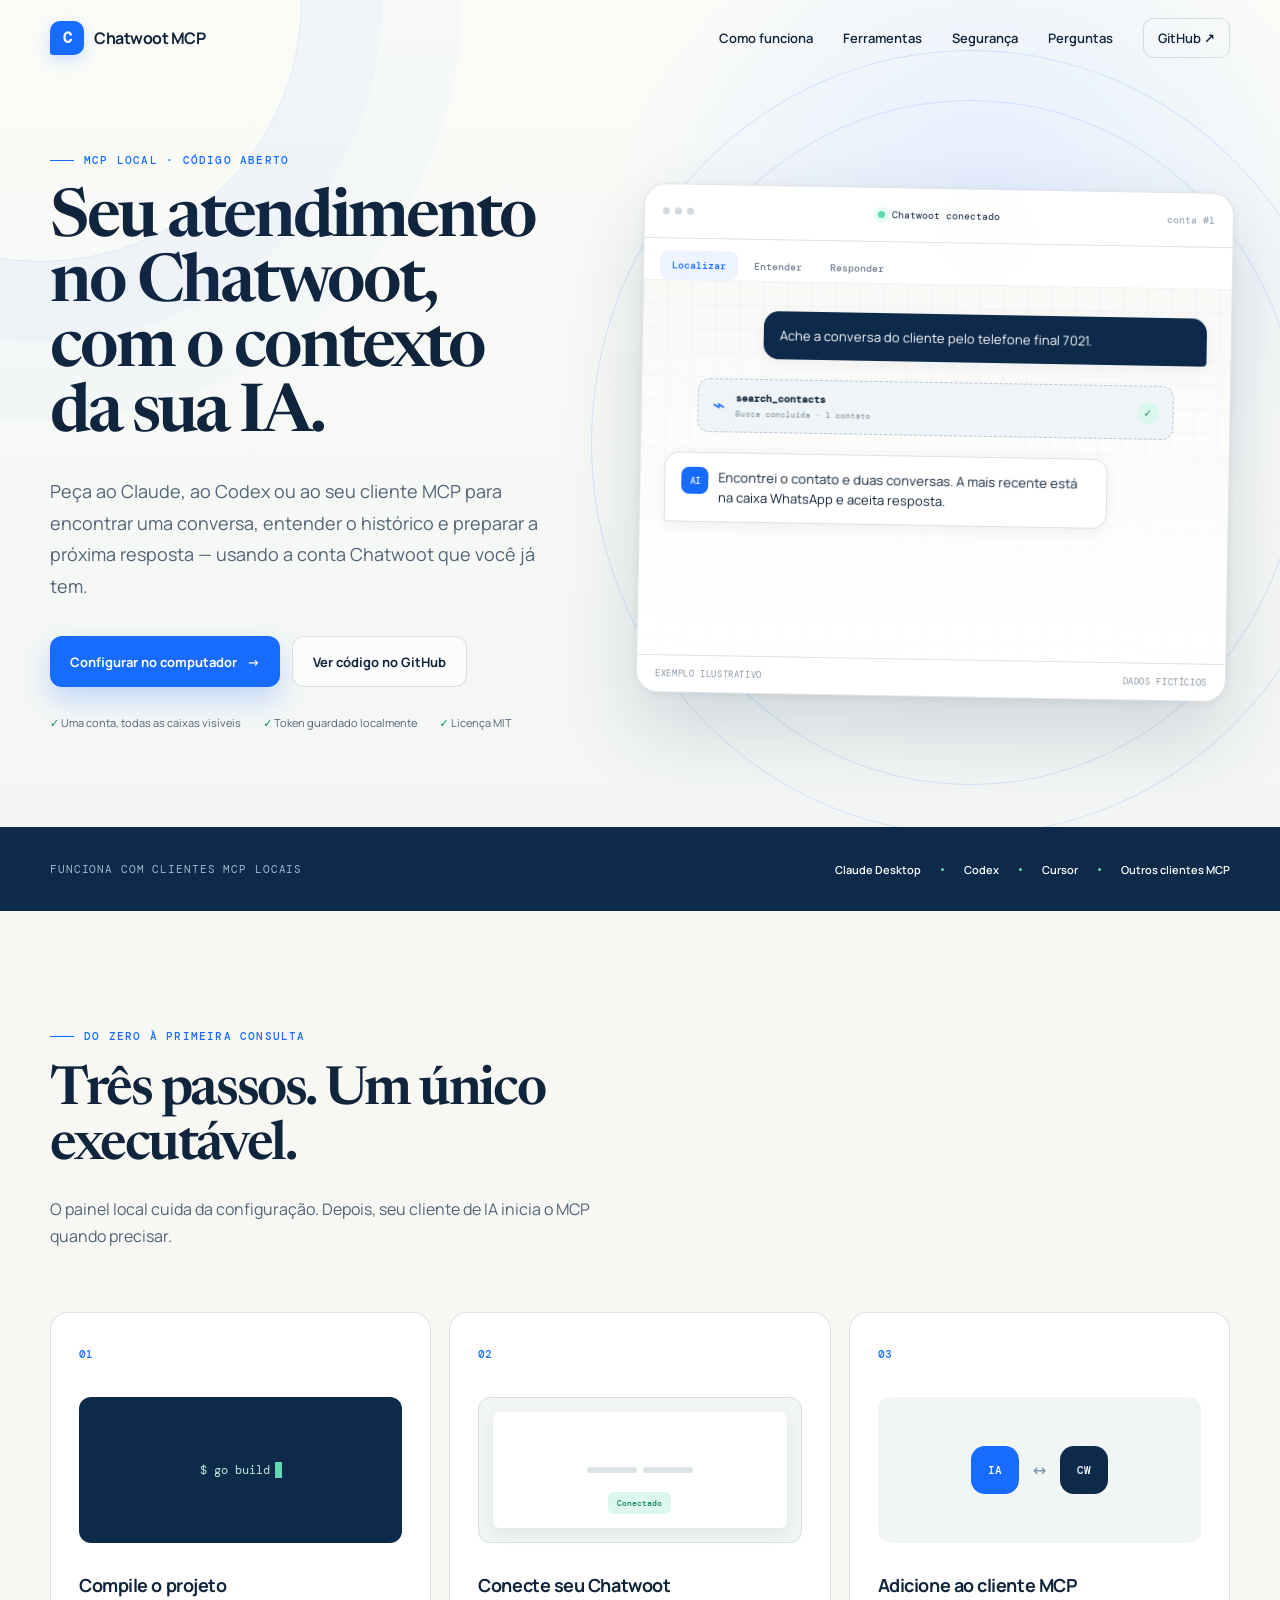
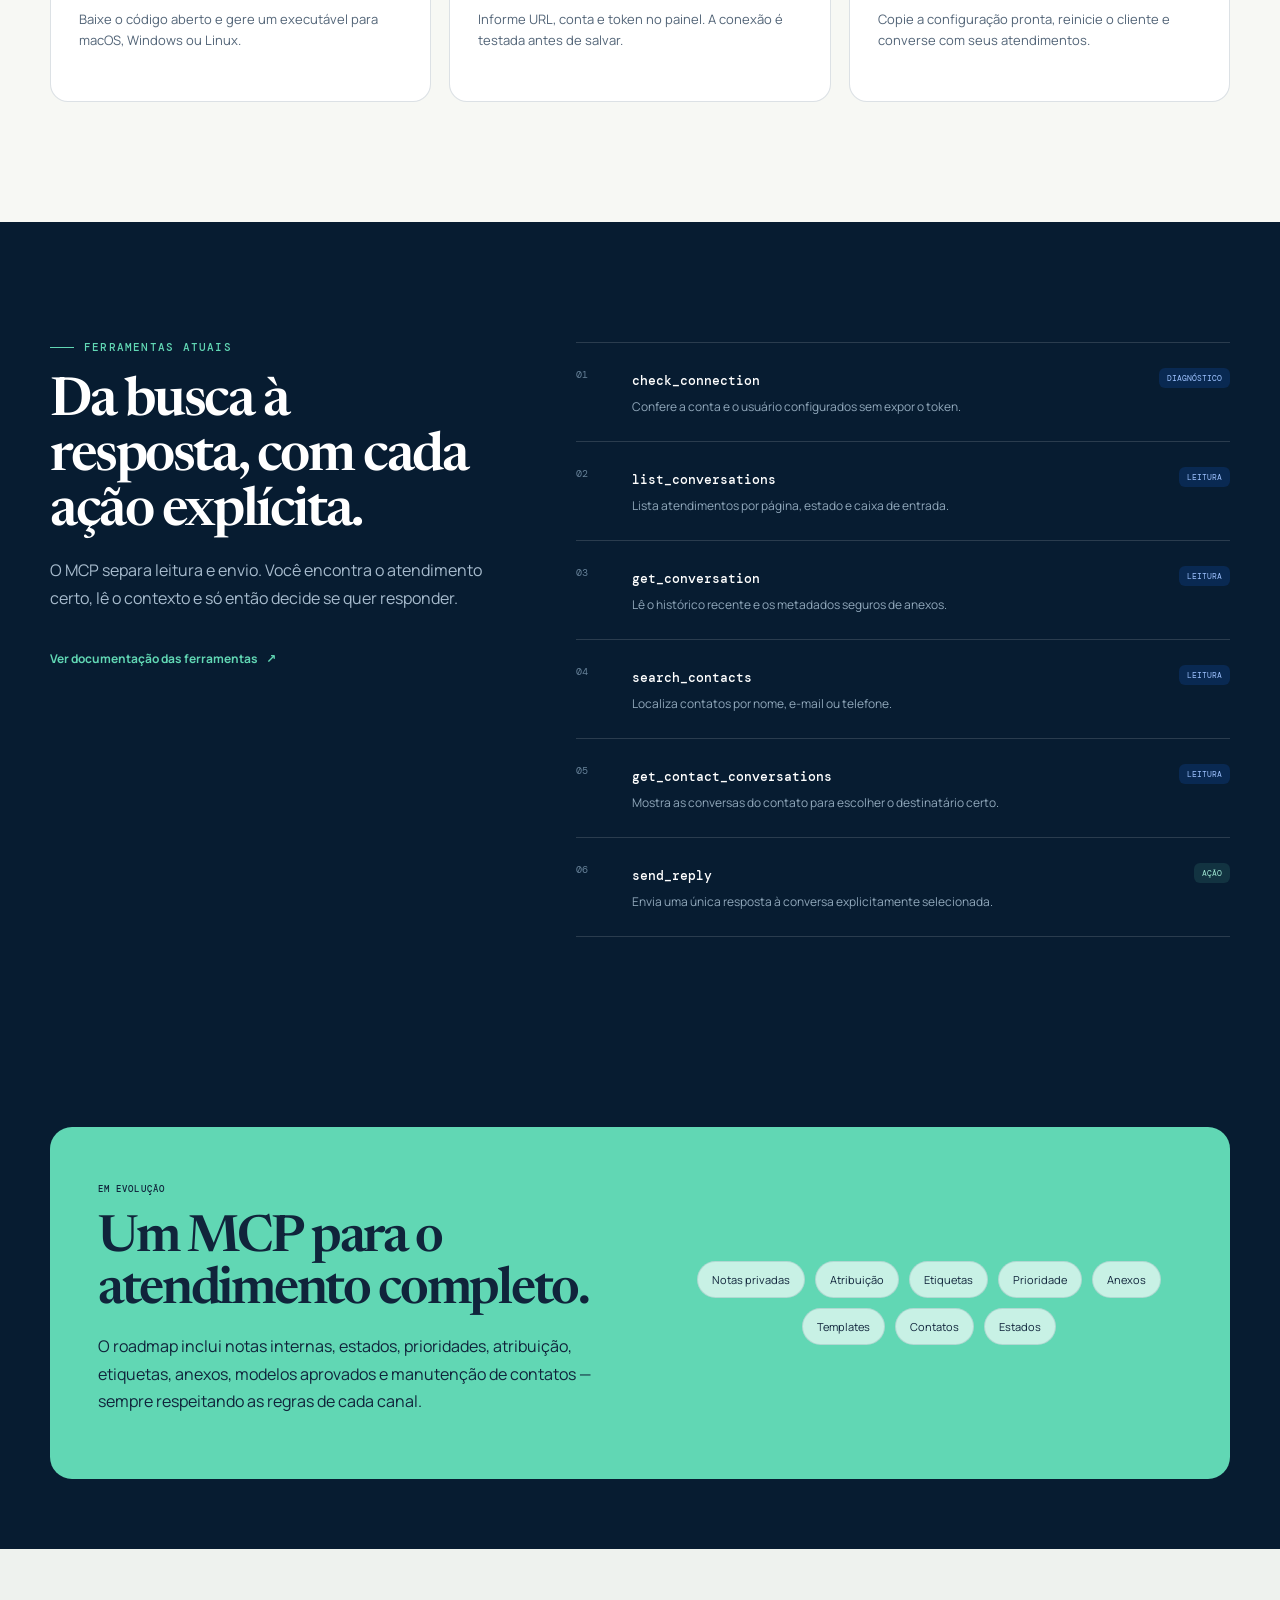
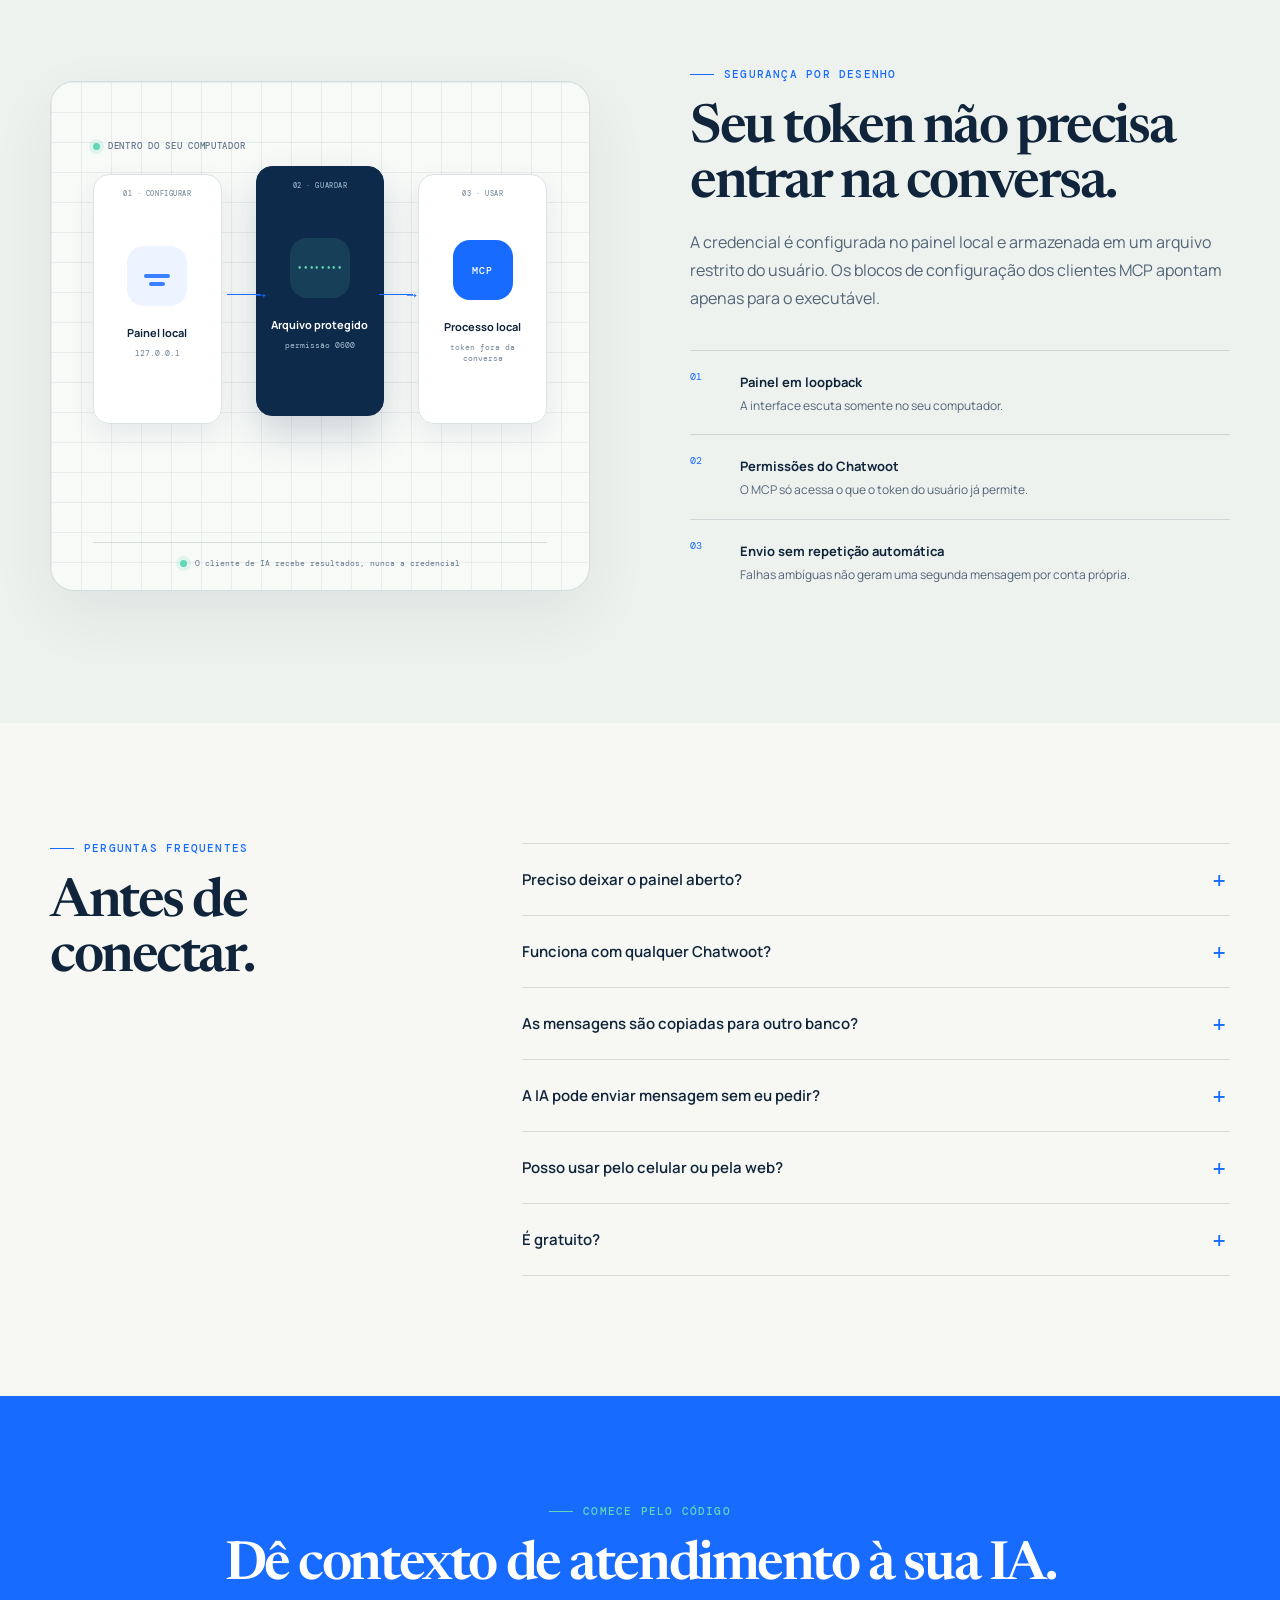
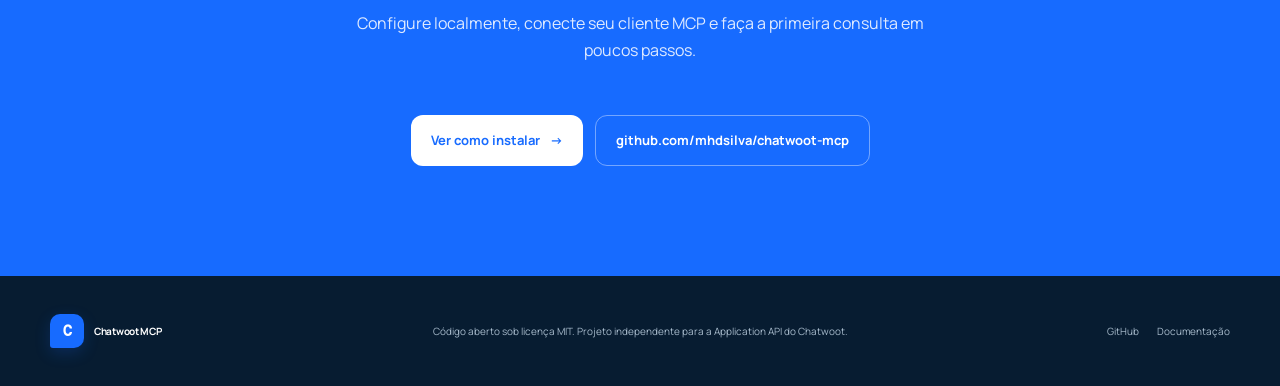
==== site/index.html @ 51ef0e36 "feat(site): add public marketing landing page" ====
<!doctype html>
<html lang="pt-BR">
  <head>
    <meta charset="utf-8" />
    <meta name="viewport" content="width=device-width, initial-scale=1" />
    <meta name="description" content="Conecte Claude, Codex e outros clientes MCP ao seu Chatwoot para localizar contatos, ler conversas e responder clientes." />
    <meta name="theme-color" content="#0d2a4a" />
    <title>Chatwoot MCP — atendimento com contexto para sua IA</title>
    <link rel="icon" href="./assets/mark.svg" type="image/svg+xml" />
    <link rel="stylesheet" href="./style.css" />
    <script src="./script.js" defer></script>
  </head>
  <body>
    <a class="skip-link" href="#conteudo">Pular para o conteúdo</a>

    <header class="site-header" data-header>
      <div class="shell header-inner">
        <a class="brand" href="#topo" aria-label="Chatwoot MCP, início">
          <span class="brand-mark" aria-hidden="true">C</span>
          <span>Chatwoot MCP</span>
        </a>

        <button class="menu-button" type="button" aria-expanded="false" aria-controls="main-nav" data-menu-button>
          <span class="sr-only">Abrir menu</span>
          <span></span><span></span>
        </button>

        <nav class="main-nav" id="main-nav" aria-label="Navegação principal" data-menu>
          <a href="#como-funciona">Como funciona</a>
          <a href="#ferramentas">Ferramentas</a>
          <a href="#seguranca">Segurança</a>
          <a href="#perguntas">Perguntas</a>
          <a class="nav-github" href="https://github.com/mhdsilva/chatwoot-mcp">GitHub <span aria-hidden="true">↗</span></a>
        </nav>
      </div>
    </header>

    <main id="conteudo">
      <section class="hero" id="topo">
        <div class="hero-grid shell">
          <div class="hero-copy reveal">
            <div class="eyebrow"><span></span> MCP local · código aberto</div>
            <h1>Seu atendimento no Chatwoot, com o contexto da sua IA.</h1>
            <p class="hero-lead">Peça ao Claude, ao Codex ou ao seu cliente MCP para encontrar uma conversa, entender o histórico e preparar a próxima resposta — usando a conta Chatwoot que você já tem.</p>
            <div class="hero-actions">
              <a class="button button-primary" href="https://github.com/mhdsilva/chatwoot-mcp#configuracao-inicial">Configurar no computador <span aria-hidden="true">→</span></a>
              <a class="button button-secondary" href="https://github.com/mhdsilva/chatwoot-mcp">Ver código no GitHub</a>
            </div>
            <ul class="trust-list" aria-label="Características principais">
              <li><span aria-hidden="true">✓</span> Uma conta, todas as caixas visíveis</li>
              <li><span aria-hidden="true">✓</span> Token guardado localmente</li>
              <li><span aria-hidden="true">✓</span> Licença MIT</li>
            </ul>
          </div>

          <div class="demo-wrap reveal" data-delay="1">
            <div class="orbit orbit-one"></div>
            <div class="orbit orbit-two"></div>
            <article class="demo" aria-label="Exemplo ilustrativo de atendimento usando Chatwoot MCP">
              <div class="demo-topbar">
                <div class="window-dots" aria-hidden="true"><span></span><span></span><span></span></div>
                <div class="demo-title"><span class="status-dot"></span> Chatwoot conectado</div>
                <span class="demo-account">conta #1</span>
              </div>
              <div class="demo-tabs" role="tablist" aria-label="Exemplos de uso">
                <button role="tab" aria-selected="true" data-demo-tab="localizar">Localizar</button>
                <button role="tab" aria-selected="false" data-demo-tab="entender">Entender</button>
                <button role="tab" aria-selected="false" data-demo-tab="responder">Responder</button>
              </div>
              <div class="demo-body" aria-live="polite" data-demo-body>
                <div class="message user-message">Ache a conversa do cliente pelo telefone final 7021.</div>
                <div class="tool-call"><span class="tool-icon">⌁</span><span><strong>search_contacts</strong><small>Busca concluída · 1 contato</small></span><span class="tool-check">✓</span></div>
                <div class="message agent-message"><span class="avatar">AI</span><p>Encontrei o contato e duas conversas. A mais recente está na caixa WhatsApp e aceita resposta.</p></div>
              </div>
              <div class="demo-footer"><span>Exemplo ilustrativo</span><span>Dados fictícios</span></div>
            </article>
          </div>
        </div>
      </section>

      <section class="signal-bar" aria-label="Compatibilidade">
        <div class="shell signal-inner">
          <span>Funciona com clientes MCP locais</span>
          <div class="client-list" aria-label="Exemplos de clientes compatíveis">
            <span>Claude Desktop</span><i></i><span>Codex</span><i></i><span>Cursor</span><i></i><span>Outros clientes MCP</span>
          </div>
        </div>
      </section>

      <section class="section section-steps" id="como-funciona">
        <div class="shell">
          <div class="section-heading reveal">
            <div class="eyebrow"><span></span> Do zero à primeira consulta</div>
            <h2>Três passos. Um único executável.</h2>
            <p>O painel local cuida da configuração. Depois, seu cliente de IA inicia o MCP quando precisar.</p>
          </div>

          <ol class="steps-grid">
            <li class="step-card reveal">
              <span class="step-number">01</span>
              <div class="step-art step-terminal" aria-hidden="true"><span>$ go build</span><span class="cursor"></span></div>
              <h3>Compile o projeto</h3>
              <p>Baixe o código aberto e gere um executável para macOS, Windows ou Linux.</p>
            </li>
            <li class="step-card reveal" data-delay="1">
              <span class="step-number">02</span>
              <div class="step-art step-panel" aria-hidden="true"><span></span><span></span><b>Conectado</b></div>
              <h3>Conecte seu Chatwoot</h3>
              <p>Informe URL, conta e token no painel. A conexão é testada antes de salvar.</p>
            </li>
            <li class="step-card reveal" data-delay="2">
              <span class="step-number">03</span>
              <div class="step-art step-link" aria-hidden="true"><span>IA</span><i>↔</i><span>CW</span></div>
              <h3>Adicione ao cliente MCP</h3>
              <p>Copie a configuração pronta, reinicie o cliente e converse com seus atendimentos.</p>
            </li>
          </ol>
        </div>
      </section>

      <section class="section tools-section" id="ferramentas">
        <div class="shell tools-layout">
          <div class="tools-intro reveal">
            <div class="eyebrow eyebrow-light"><span></span> Ferramentas atuais</div>
            <h2>Da busca à resposta, com cada ação explícita.</h2>
            <p>O MCP separa leitura e envio. Você encontra o atendimento certo, lê o contexto e só então decide se quer responder.</p>
            <a class="text-link" href="https://github.com/mhdsilva/chatwoot-mcp#ferramentas-da-primeira-versao">Ver documentação das ferramentas <span aria-hidden="true">↗</span></a>
          </div>

          <div class="tools-list reveal" data-delay="1">
            <article class="tool-row"><span class="tool-number">01</span><div><code>check_connection</code><p>Confere a conta e o usuário configurados sem expor o token.</p></div><span class="tool-type">diagnóstico</span></article>
            <article class="tool-row"><span class="tool-number">02</span><div><code>list_conversations</code><p>Lista atendimentos por página, estado e caixa de entrada.</p></div><span class="tool-type">leitura</span></article>
            <article class="tool-row"><span class="tool-number">03</span><div><code>get_conversation</code><p>Lê o histórico recente e os metadados seguros de anexos.</p></div><span class="tool-type">leitura</span></article>
            <article class="tool-row"><span class="tool-number">04</span><div><code>search_contacts</code><p>Localiza contatos por nome, e-mail ou telefone.</p></div><span class="tool-type">leitura</span></article>
            <article class="tool-row"><span class="tool-number">05</span><div><code>get_contact_conversations</code><p>Mostra as conversas do contato para escolher o destinatário certo.</p></div><span class="tool-type">leitura</span></article>
            <article class="tool-row"><span class="tool-number">06</span><div><code>send_reply</code><p>Envia uma única resposta à conversa explicitamente selecionada.</p></div><span class="tool-type tool-type-write">ação</span></article>
          </div>
        </div>
      </section>

      <section class="section evolution-section">
        <div class="shell evolution-card reveal">
          <div>
            <span class="mini-label">EM EVOLUÇÃO</span>
            <h2>Um MCP para o atendimento completo.</h2>
            <p>O roadmap inclui notas internas, estados, prioridades, atribuição, etiquetas, anexos, modelos aprovados e manutenção de contatos — sempre respeitando as regras de cada canal.</p>
          </div>
          <div class="roadmap-cloud" aria-label="Funcionalidades planejadas">
            <span>Notas privadas</span><span>Atribuição</span><span>Etiquetas</span><span>Prioridade</span><span>Anexos</span><span>Templates</span><span>Contatos</span><span>Estados</span>
          </div>
        </div>
      </section>

      <section class="section security-section" id="seguranca">
        <div class="shell security-grid">
          <div class="security-visual reveal" aria-label="Fluxo local da credencial, do painel para o arquivo protegido e então para o processo MCP">
            <div class="device-label"><span></span> dentro do seu computador</div>
            <div class="security-flow">
              <div class="security-card">
                <span class="security-step">01 · CONFIGURAR</span>
                <div class="security-icon panel-icon" aria-hidden="true"><i></i><i></i><i></i></div>
                <strong>Painel local</strong>
                <small>127.0.0.1</small>
              </div>
              <div class="flow-connector" aria-hidden="true"><span></span><b>↓</b></div>
              <div class="security-card security-card-key">
                <span class="security-step">02 · GUARDAR</span>
                <div class="security-icon key-icon" aria-hidden="true"><span>••••••••</span></div>
                <strong>Arquivo protegido</strong>
                <small>permissão 0600</small>
              </div>
              <div class="flow-connector" aria-hidden="true"><span></span><b>↓</b></div>
              <div class="security-card">
                <span class="security-step">03 · USAR</span>
                <div class="security-icon mcp-icon" aria-hidden="true">MCP</div>
                <strong>Processo local</strong>
                <small>token fora da conversa</small>
              </div>
            </div>
            <div class="device-footer"><span class="status-dot"></span> O cliente de IA recebe resultados, nunca a credencial</div>
          </div>
          <div class="security-copy reveal" data-delay="1">
            <div class="eyebrow"><span></span> Segurança por desenho</div>
            <h2>Seu token não precisa entrar na conversa.</h2>
            <p>A credencial é configurada no painel local e armazenada em um arquivo restrito do usuário. Os blocos de configuração dos clientes MCP apontam apenas para o executável.</p>
            <ul class="detail-list">
              <li><span>01</span><div><strong>Painel em loopback</strong><p>A interface escuta somente no seu computador.</p></div></li>
              <li><span>02</span><div><strong>Permissões do Chatwoot</strong><p>O MCP só acessa o que o token do usuário já permite.</p></div></li>
              <li><span>03</span><div><strong>Envio sem repetição automática</strong><p>Falhas ambíguas não geram uma segunda mensagem por conta própria.</p></div></li>
            </ul>
          </div>
        </div>
      </section>

      <section class="section faq-section" id="perguntas">
        <div class="shell faq-grid">
          <div class="section-heading reveal">
            <div class="eyebrow"><span></span> Perguntas frequentes</div>
            <h2>Antes de conectar.</h2>
          </div>
          <div class="faq-list reveal" data-delay="1">
            <details><summary>Preciso deixar o painel aberto?</summary><p>Não. O painel configura e testa a conexão. Depois de salvo, o cliente de IA inicia o comando MCP diretamente.</p></details>
            <details><summary>Funciona com qualquer Chatwoot?</summary><p>O projeto usa a Application API do Chatwoot. Você precisa da URL da instalação, do ID da conta e de um token pessoal com as permissões necessárias.</p></details>
            <details><summary>As mensagens são copiadas para outro banco?</summary><p>Não na versão atual. O MCP consulta a API do Chatwoot quando uma ferramenta é chamada e não mantém um índice próprio das conversas.</p></details>
            <details><summary>A IA pode enviar mensagem sem eu pedir?</summary><p>Leituras e envios são ferramentas separadas. Uma resposta exige uma chamada explícita com o ID da conversa e o texto; seu cliente de IA ainda pode aplicar suas próprias regras de confirmação.</p></details>
            <details><summary>Posso usar pelo celular ou pela web?</summary><p>A versão atual usa MCP local por stdio, então o cliente precisa rodar no mesmo computador. Um transporte remoto seguro está no roadmap.</p></details>
            <details><summary>É gratuito?</summary><p>O Chatwoot MCP é um projeto aberto sob licença MIT. Sua instalação Chatwoot e o cliente de IA podem ter custos próprios.</p></details>
          </div>
        </div>
      </section>

      <section class="final-cta">
        <div class="shell final-cta-inner reveal">
          <div class="eyebrow eyebrow-light"><span></span> Comece pelo código</div>
          <h2>Dê contexto de atendimento à sua IA.</h2>
          <p>Configure localmente, conecte seu cliente MCP e faça a primeira consulta em poucos passos.</p>
          <div class="hero-actions">
            <a class="button button-white" href="https://github.com/mhdsilva/chatwoot-mcp#configuracao-inicial">Ver como instalar <span aria-hidden="true">→</span></a>
            <a class="button button-ghost" href="https://github.com/mhdsilva/chatwoot-mcp">github.com/mhdsilva/chatwoot-mcp</a>
          </div>
        </div>
      </section>
    </main>

    <footer class="site-footer">
      <div class="shell footer-inner">
        <a class="brand brand-footer" href="#topo"><span class="brand-mark" aria-hidden="true">C</span><span>Chatwoot MCP</span></a>
        <p>Código aberto sob licença MIT. Projeto independente para a Application API do Chatwoot.</p>
        <div><a href="https://github.com/mhdsilva/chatwoot-mcp">GitHub</a><a href="https://github.com/mhdsilva/chatwoot-mcp/blob/main/README.md">Documentação</a></div>
      </div>
    </footer>
  </body>
</html>
---- site/style.css ----
@import url('https://fonts.googleapis.com/css2?family=DM+Mono:wght@400;500&family=Manrope:wght@400;500;600;700&family=Newsreader:opsz,wght@6..72,500;6..72,600&display=swap');

:root {
  --ink: #10243b;
  --ink-soft: #526477;
  --navy: #0d2a4a;
  --navy-deep: #071c31;
  --blue: #176bff;
  --sky: #dcecff;
  --mint: #61d7b4;
  --paper: #f7f8f4;
  --white: #ffffff;
  --line: rgba(13, 42, 74, 0.14);
  --serif: 'Newsreader', Georgia, serif;
  --sans: 'Manrope', system-ui, sans-serif;
  --mono: 'DM Mono', ui-monospace, monospace;
}

* { box-sizing: border-box; }
html { scroll-behavior: smooth; }
body { margin: 0; color: var(--ink); background: var(--paper); font-family: var(--sans); -webkit-font-smoothing: antialiased; }
a { color: inherit; }
button { font: inherit; }
.shell { width: min(1180px, calc(100% - 40px)); margin-inline: auto; }
.sr-only { position: absolute; width: 1px; height: 1px; padding: 0; margin: -1px; overflow: hidden; clip: rect(0,0,0,0); white-space: nowrap; border: 0; }
.skip-link { position: fixed; z-index: 100; top: 12px; left: 12px; padding: 10px 14px; background: var(--white); transform: translateY(-150%); }
.skip-link:focus { transform: none; }

.site-header { position: fixed; z-index: 20; inset: 0 0 auto; height: 76px; border-bottom: 1px solid transparent; transition: .25s ease; }
.site-header.scrolled { background: rgba(247,248,244,.9); border-color: var(--line); backdrop-filter: blur(18px); }
.header-inner { height: 100%; display: flex; align-items: center; justify-content: space-between; }
.brand { display: inline-flex; align-items: center; gap: 10px; font-weight: 700; text-decoration: none; letter-spacing: -.03em; }
.brand-mark { display: grid; place-items: center; width: 34px; height: 34px; color: var(--white); background: var(--blue); border-radius: 10px 10px 10px 3px; font-family: var(--mono); font-size: 15px; box-shadow: 0 5px 16px rgba(23,107,255,.2); }
.main-nav { display: flex; align-items: center; gap: 30px; font-size: 13px; font-weight: 600; }
.main-nav a { text-decoration: none; }
.main-nav a:hover { color: var(--blue); }
.nav-github { padding: 10px 14px; border: 1px solid var(--line); border-radius: 10px; }
.menu-button { display: none; background: none; border: 0; padding: 10px; }
.menu-button > span:not(.sr-only) { display: block; width: 22px; height: 2px; margin: 5px; background: var(--ink); }

.hero { position: relative; min-height: 790px; padding: 150px 0 92px; overflow: hidden; background: radial-gradient(circle at 77% 28%, #e2edff 0, rgba(226,237,255,0) 32%), linear-gradient(180deg, #fbfcf8, #f3f6f5); }
.hero::before { content: ''; position: absolute; width: 520px; height: 520px; top: -260px; left: -220px; border: 1px solid rgba(23,107,255,.13); border-radius: 50%; box-shadow: 0 0 0 80px rgba(23,107,255,.025), 0 0 0 160px rgba(23,107,255,.02); }
.hero-grid { display: grid; grid-template-columns: .92fr 1.08fr; align-items: center; gap: 70px; }
.eyebrow { display: flex; align-items: center; gap: 10px; margin-bottom: 22px; color: var(--blue); font: 500 11px/1 var(--mono); letter-spacing: .11em; text-transform: uppercase; }
.eyebrow > span { width: 24px; height: 1px; background: currentColor; }
.hero h1, .section h2, .final-cta h2 { margin: 0; font-family: var(--serif); font-weight: 600; letter-spacing: -.045em; }
.hero h1 { max-width: 650px; font-size: clamp(54px, 5.2vw, 79px); line-height: .98; }
.hero-lead { max-width: 620px; margin: 28px 0 0; color: var(--ink-soft); font-size: 18px; line-height: 1.75; }
.hero-actions { display: flex; flex-wrap: wrap; gap: 12px; margin-top: 34px; }
.button { display: inline-flex; justify-content: center; align-items: center; gap: 10px; min-height: 51px; padding: 0 20px; border-radius: 12px; text-decoration: none; font-size: 13px; font-weight: 700; transition: transform .2s ease, box-shadow .2s ease, background .2s ease; }
.button:hover { transform: translateY(-2px); }
.button-primary { color: white; background: var(--blue); box-shadow: 0 12px 28px rgba(23,107,255,.24); }
.button-primary:hover { box-shadow: 0 16px 32px rgba(23,107,255,.3); }
.button-secondary { background: rgba(255,255,255,.65); border: 1px solid var(--line); }
.trust-list { display: flex; flex-wrap: wrap; gap: 22px; padding: 0; margin: 28px 0 0; list-style: none; color: var(--ink-soft); font-size: 11px; }
.trust-list span { color: #008d69; font-weight: 700; }

.demo-wrap { position: relative; padding: 38px 0; }
.orbit { position: absolute; border: 1px solid rgba(23,107,255,.14); border-radius: 50%; pointer-events: none; }
.orbit-one { inset: -50px -70px -50px 10px; }
.orbit-two { inset: -100px -120px -100px -40px; }
.demo { position: relative; z-index: 2; max-width: 590px; margin-left: auto; background: rgba(255,255,255,.94); border: 1px solid rgba(13,42,74,.12); border-radius: 22px; box-shadow: 0 35px 80px rgba(13,42,74,.16), 0 2px 10px rgba(13,42,74,.07); overflow: hidden; transform: rotate(1deg); }
.demo-topbar { min-height: 54px; display: grid; grid-template-columns: 1fr auto 1fr; align-items: center; padding: 0 18px; border-bottom: 1px solid var(--line); font-size: 10px; font-family: var(--mono); }
.window-dots { display: flex; gap: 5px; }
.window-dots span { width: 7px; height: 7px; background: #d1d9df; border-radius: 50%; }
.demo-title { display: flex; align-items: center; gap: 7px; white-space: nowrap; }
.status-dot { width: 7px; height: 7px; border-radius: 50%; background: var(--mint); box-shadow: 0 0 0 4px rgba(97,215,180,.16); }
.demo-account { justify-self: end; color: #8b9aab; }
.demo-tabs { display: flex; gap: 4px; padding: 12px 16px 0; }
.demo-tabs button { padding: 8px 12px; color: #718194; background: transparent; border: 0; border-radius: 8px; font: 500 10px var(--mono); cursor: pointer; }
.demo-tabs button[aria-selected="true"] { color: var(--blue); background: #edf4ff; }
.demo-body { min-height: 375px; padding: 30px 24px; background: linear-gradient(rgba(247,248,244,.78), rgba(255,255,255,.9)), linear-gradient(90deg, var(--line) 1px, transparent 1px), linear-gradient(var(--line) 1px, transparent 1px); background-size: auto, 24px 24px, 24px 24px; }
.message { max-width: 82%; padding: 14px 16px; border-radius: 15px; font-size: 13px; line-height: 1.55; box-shadow: 0 4px 14px rgba(13,42,74,.06); }
.user-message { margin-left: auto; color: white; background: var(--navy); border-bottom-right-radius: 4px; }
.agent-message { display: flex; align-items: flex-start; gap: 10px; margin-top: 18px; background: white; border: 1px solid var(--line); border-bottom-left-radius: 4px; }
.agent-message p { margin: 0; }
.avatar { flex: 0 0 auto; display: grid; place-items: center; width: 27px; height: 27px; color: white; background: var(--blue); border-radius: 8px; font: 500 9px var(--mono); }
.tool-call { display: grid; grid-template-columns: auto 1fr auto; align-items: center; gap: 10px; width: 88%; margin: 20px auto; padding: 12px 14px; background: #eef4f7; border: 1px dashed #b9c8d6; border-radius: 12px; font: 10px var(--mono); }
.tool-call strong, .tool-call small { display: block; }
.tool-call small { margin-top: 4px; color: #748598; }
.tool-icon { font-size: 21px; color: var(--blue); }
.tool-check { display: grid; place-items: center; width: 21px; height: 21px; color: #08795d; background: #d9f7ed; border-radius: 50%; }
.demo-footer { display: flex; justify-content: space-between; padding: 12px 18px; color: #8997a6; border-top: 1px solid var(--line); font: 9px var(--mono); text-transform: uppercase; letter-spacing: .07em; }

.signal-bar { color: white; background: var(--navy); }
.signal-inner { min-height: 84px; display: flex; align-items: center; justify-content: space-between; gap: 30px; font-size: 11px; }
.signal-inner > span { color: #9fb7cf; font-family: var(--mono); text-transform: uppercase; letter-spacing: .08em; }
.client-list { display: flex; align-items: center; gap: 20px; font-weight: 600; }
.client-list i { width: 3px; height: 3px; background: var(--mint); border-radius: 50%; }

.section { padding: 120px 0; }
.section-heading { max-width: 670px; }
.section h2, .final-cta h2 { font-size: clamp(42px, 4.2vw, 62px); line-height: 1.02; }
.section-heading > p { max-width: 570px; margin: 22px 0 0; color: var(--ink-soft); line-height: 1.7; }
.steps-grid { display: grid; grid-template-columns: repeat(3, 1fr); gap: 18px; padding: 0; margin: 62px 0 0; list-style: none; counter-reset: step; }
.step-card { position: relative; min-height: 390px; padding: 28px; background: #fff; border: 1px solid var(--line); border-radius: 18px; }
.step-number { color: var(--blue); font: 500 11px var(--mono); }
.step-art { height: 146px; margin: 34px 0 30px; background: #f1f5f4; border-radius: 12px; }
.step-card h3 { margin: 0 0 12px; font-size: 18px; letter-spacing: -.025em; }
.step-card p { margin: 0; color: var(--ink-soft); font-size: 13px; line-height: 1.65; }
.step-terminal { display: flex; align-items: center; justify-content: center; color: #bde9dc; background: var(--navy); font: 12px var(--mono); }
.cursor { width: 7px; height: 16px; margin-left: 5px; background: var(--mint); animation: blink 1s steps(1) infinite; }
@keyframes blink { 50% { opacity: 0; } }
.step-panel { position: relative; display: flex; align-items: center; justify-content: center; gap: 6px; border: 1px solid #d7e1e4; }
.step-panel::before { content: ''; position: absolute; inset: 14px; background: white; border-radius: 7px; box-shadow: 0 6px 16px rgba(13,42,74,.07); }
.step-panel span { position: relative; z-index: 1; width: 50px; height: 6px; background: #dce4e7; border-radius: 5px; }
.step-panel b { position: absolute; z-index: 2; bottom: 28px; padding: 6px 9px; color: #08795d; background: #dcf7ee; border-radius: 6px; font: 500 8px var(--mono); }
.step-link { display: flex; align-items: center; justify-content: center; gap: 14px; }
.step-link span { display: grid; place-items: center; width: 48px; height: 48px; color: white; background: var(--blue); border-radius: 14px; font: 500 11px var(--mono); }
.step-link span:last-child { background: var(--navy); }
.step-link i { color: #7290ad; font-style: normal; }

.tools-section { color: white; background: var(--navy-deep); }
.tools-layout { display: grid; grid-template-columns: .8fr 1.2fr; gap: 90px; align-items: start; }
.eyebrow-light { color: var(--mint); }
.tools-intro { position: sticky; top: 120px; }
.tools-intro p { color: #a7bbcd; line-height: 1.75; }
.text-link { display: inline-flex; gap: 8px; margin-top: 22px; color: var(--mint); font-size: 12px; font-weight: 700; text-decoration: none; }
.tools-list { border-top: 1px solid rgba(255,255,255,.14); }
.tool-row { display: grid; grid-template-columns: 40px 1fr auto; gap: 16px; align-items: start; padding: 25px 0; border-bottom: 1px solid rgba(255,255,255,.14); }
.tool-number { color: #668198; font: 10px var(--mono); }
.tool-row code { color: white; font: 500 13px var(--mono); }
.tool-row p { margin: 8px 0 0; color: #91a8bb; font-size: 12px; line-height: 1.5; }
.tool-type { padding: 5px 8px; color: #9ec2ff; background: rgba(23,107,255,.16); border-radius: 6px; font: 8px var(--mono); text-transform: uppercase; }
.tool-type-write { color: #9fe7d2; background: rgba(97,215,180,.12); }

.evolution-section { padding: 70px 0; background: var(--navy-deep); }
.evolution-card { display: grid; grid-template-columns: 1fr 1fr; gap: 70px; align-items: center; padding: 48px; color: var(--ink); background: var(--mint); border-radius: 22px; }
.evolution-card h2 { font-size: clamp(38px, 4vw, 56px); }
.evolution-card p { max-width: 570px; line-height: 1.7; }
.mini-label { display: inline-block; margin-bottom: 18px; font: 500 9px var(--mono); letter-spacing: .12em; }
.roadmap-cloud { display: flex; flex-wrap: wrap; align-content: center; justify-content: center; gap: 10px; }
.roadmap-cloud span { padding: 10px 14px; background: rgba(255,255,255,.65); border: 1px solid rgba(13,42,74,.12); border-radius: 999px; font-size: 11px; }

.security-section { background: #eef2ee; }
.security-grid { display: grid; grid-template-columns: 1fr 1fr; align-items: center; gap: 100px; }
.security-visual { position: relative; min-height: 510px; padding: 58px 42px 72px; border: 1px solid var(--line); border-radius: 24px; background: #f8faf8; box-shadow: 0 24px 65px rgba(13,42,74,.07); overflow: hidden; }
.security-visual::before { content: ''; position: absolute; inset: 0; opacity: .45; background: linear-gradient(90deg, var(--line) 1px, transparent 1px), linear-gradient(var(--line) 1px, transparent 1px); background-size: 30px 30px; pointer-events: none; }
.device-label { position: relative; z-index: 1; display: flex; align-items: center; gap: 8px; margin-bottom: 22px; color: #66798c; font: 500 9px var(--mono); letter-spacing: .08em; text-transform: uppercase; }
.device-label span { width: 7px; height: 7px; background: var(--mint); border-radius: 50%; box-shadow: 0 0 0 4px rgba(97,215,180,.17); }
.security-flow { position: relative; z-index: 1; display: grid; grid-template-columns: repeat(3, minmax(0, 1fr)); align-items: stretch; gap: 34px; }
.security-card { position: relative; min-width: 0; min-height: 250px; display: flex; flex-direction: column; align-items: center; justify-content: center; padding: 28px 14px 22px; text-align: center; background: rgba(255,255,255,.96); border: 1px solid #dbe3e5; border-radius: 16px; box-shadow: 0 10px 28px rgba(13,42,74,.08); }
.security-card-key { color: white; background: var(--navy); border-color: var(--navy); transform: translateY(-8px); box-shadow: 0 18px 38px rgba(13,42,74,.18); }
.security-step { position: absolute; inset: 14px 0 auto; color: #7e8f9e; font: 500 7px var(--mono); letter-spacing: .08em; }
.security-card-key .security-step { color: #95b1ca; }
.security-icon { width: 60px; height: 60px; display: grid; place-items: center; margin-bottom: 20px; color: var(--blue); background: #edf4ff; border-radius: 17px; }
.security-card strong { font-size: 11px; line-height: 1.35; }
.security-card small { margin-top: 7px; color: #718294; font: 8px/1.4 var(--mono); }
.security-card-key small { color: #a7bed2; }
.panel-icon { align-content: center; gap: 4px; padding: 12px; }
.panel-icon i { display: block; height: 4px; background: currentColor; border-radius: 3px; opacity: .85; }
.panel-icon i:nth-child(2) { width: 72%; }
.panel-icon i:nth-child(3) { width: 45%; }
.key-icon { color: var(--mint); background: rgba(97,215,180,.12); font: 500 9px var(--mono); letter-spacing: .08em; }
.mcp-icon { color: white; background: var(--blue); font: 500 10px var(--mono); letter-spacing: .08em; }
.flow-connector { position: absolute; z-index: 2; top: 48%; width: 34px; color: var(--blue); pointer-events: none; }
.flow-connector:nth-of-type(2) { left: calc(33.333% - 17px); }
.flow-connector:nth-of-type(4) { left: calc(66.666% - 17px); }
.flow-connector span { display: block; width: 100%; height: 1px; background: currentColor; }
.flow-connector b { position: absolute; right: -3px; top: -9px; font: 16px var(--mono); transform: rotate(-90deg); }
.device-footer { position: absolute; z-index: 1; inset: auto 42px 22px; display: flex; justify-content: center; align-items: center; gap: 8px; padding-top: 15px; color: #66798c; border-top: 1px solid var(--line); font: 8px var(--mono); text-align: center; }
.security-copy > p { color: var(--ink-soft); line-height: 1.75; }
.detail-list { padding: 0; margin: 38px 0 0; list-style: none; }
.detail-list li { display: grid; grid-template-columns: 36px 1fr; gap: 14px; padding: 19px 0; border-top: 1px solid var(--line); }
.detail-list li > span { color: var(--blue); font: 10px var(--mono); }
.detail-list strong { font-size: 13px; }.detail-list p { margin: 5px 0 0; color: var(--ink-soft); font-size: 12px; line-height: 1.55; }

.faq-grid { display: grid; grid-template-columns: .7fr 1.3fr; gap: 90px; }
.faq-list { border-top: 1px solid var(--line); }
.faq-list details { border-bottom: 1px solid var(--line); }
.faq-list summary { position: relative; padding: 25px 45px 25px 0; cursor: pointer; list-style: none; font-size: 15px; font-weight: 600; }
.faq-list summary::-webkit-details-marker { display: none; }
.faq-list summary::after { content: '+'; position: absolute; right: 4px; top: 21px; color: var(--blue); font: 24px var(--mono); transition: transform .2s ease; }
.faq-list details[open] summary::after { transform: rotate(45deg); }
.faq-list p { max-width: 670px; margin: -5px 0 24px; color: var(--ink-soft); font-size: 13px; line-height: 1.7; }

.final-cta { padding: 110px 0; color: white; text-align: center; background: var(--blue); }
.final-cta-inner { display: flex; flex-direction: column; align-items: center; }
.final-cta p { max-width: 600px; color: #dfeaff; line-height: 1.7; }
.final-cta .hero-actions { justify-content: center; }
.button-white { color: var(--blue); background: white; }
.button-ghost { color: white; border: 1px solid rgba(255,255,255,.4); }
.site-footer { color: #a7bacb; background: var(--navy-deep); }
.footer-inner { min-height: 110px; display: grid; grid-template-columns: 1fr 1.5fr 1fr; gap: 30px; align-items: center; font-size: 10px; }
.brand-footer { color: white; }.footer-inner p { text-align: center; }.footer-inner > div { display: flex; justify-content: flex-end; gap: 18px; }.footer-inner a { text-decoration: none; }

.reveal { opacity: 0; transform: translateY(22px); transition: opacity .7s ease, transform .7s ease; }
.reveal[data-delay="1"] { transition-delay: .1s; }.reveal[data-delay="2"] { transition-delay: .2s; }
.reveal.visible { opacity: 1; transform: none; }

@media (max-width: 900px) {
  .menu-button { display: block; }
  .main-nav { position: fixed; inset: 76px 20px auto; display: none; flex-direction: column; align-items: stretch; gap: 0; padding: 12px; background: white; border: 1px solid var(--line); border-radius: 14px; box-shadow: 0 18px 40px rgba(13,42,74,.15); }
  .main-nav.open { display: flex; }.main-nav a { padding: 13px; }.nav-github { border: 0; }
  .hero-grid, .tools-layout, .security-grid, .faq-grid { grid-template-columns: 1fr; }
  .hero { padding-top: 125px; }.hero-grid { gap: 45px; }.demo { margin-inline: auto; }
  .signal-inner { align-items: flex-start; flex-direction: column; padding-block: 22px; }.client-list { flex-wrap: wrap; }
  .steps-grid { grid-template-columns: 1fr; }.step-card { min-height: auto; }.step-art { max-width: 330px; }
  .tools-layout { gap: 55px; }.tools-intro { position: static; }
  .evolution-card { grid-template-columns: 1fr; gap: 32px; }
  .security-grid, .faq-grid { gap: 55px; }
}

@media (max-width: 600px) {
  .shell { width: min(100% - 28px, 1180px); }
  .site-header { height: 66px; }.main-nav { top: 66px; }
  .hero { min-height: 0; padding: 110px 0 65px; }.hero h1 { font-size: 47px; }.hero-lead { font-size: 15px; }
  .hero-actions, .hero-actions .button { width: 100%; }.trust-list { display: grid; gap: 10px; }
  .demo-wrap { padding: 12px 0; }.demo { transform: none; border-radius: 17px; }.demo-account { display: none; }.demo-topbar { grid-template-columns: 1fr auto; }.demo-body { min-height: 350px; padding: 22px 14px; }.message { max-width: 92%; }.tool-call { width: 96%; }
  .client-list { gap: 12px; font-size: 10px; }.signal-inner > span { font-size: 9px; }
  .section { padding: 80px 0; }.section h2, .final-cta h2 { font-size: 40px; }.steps-grid { margin-top: 40px; }
  .step-card { padding: 22px; }.tool-row { grid-template-columns: 30px 1fr; }.tool-type { grid-column: 2; justify-self: start; }
  .evolution-card { padding: 28px 22px; }.roadmap-cloud { justify-content: flex-start; }
  .security-visual { min-height: 0; padding: 50px 20px 72px; }.security-flow { grid-template-columns: 1fr; gap: 24px; }.security-card { min-height: 170px; }.security-card-key { transform: none; }.flow-connector { position: relative; top: auto; left: auto !important; width: 1px; height: 24px; margin: -24px auto; }.flow-connector span { width: 1px; height: 100%; }.flow-connector b { right: -7px; top: 5px; transform: none; }.device-footer { inset-inline: 20px; }
  .final-cta { padding: 80px 0; }
  .footer-inner { grid-template-columns: 1fr; padding: 35px 0; text-align: center; }.footer-inner p { margin: 0; }.footer-inner > div { justify-content: center; }
}

@media (prefers-reduced-motion: reduce) {
  html { scroll-behavior: auto; }
  *, *::before, *::after { animation-duration: .01ms !important; animation-iteration-count: 1 !important; transition-duration: .01ms !important; }
  .reveal { opacity: 1; transform: none; }
}
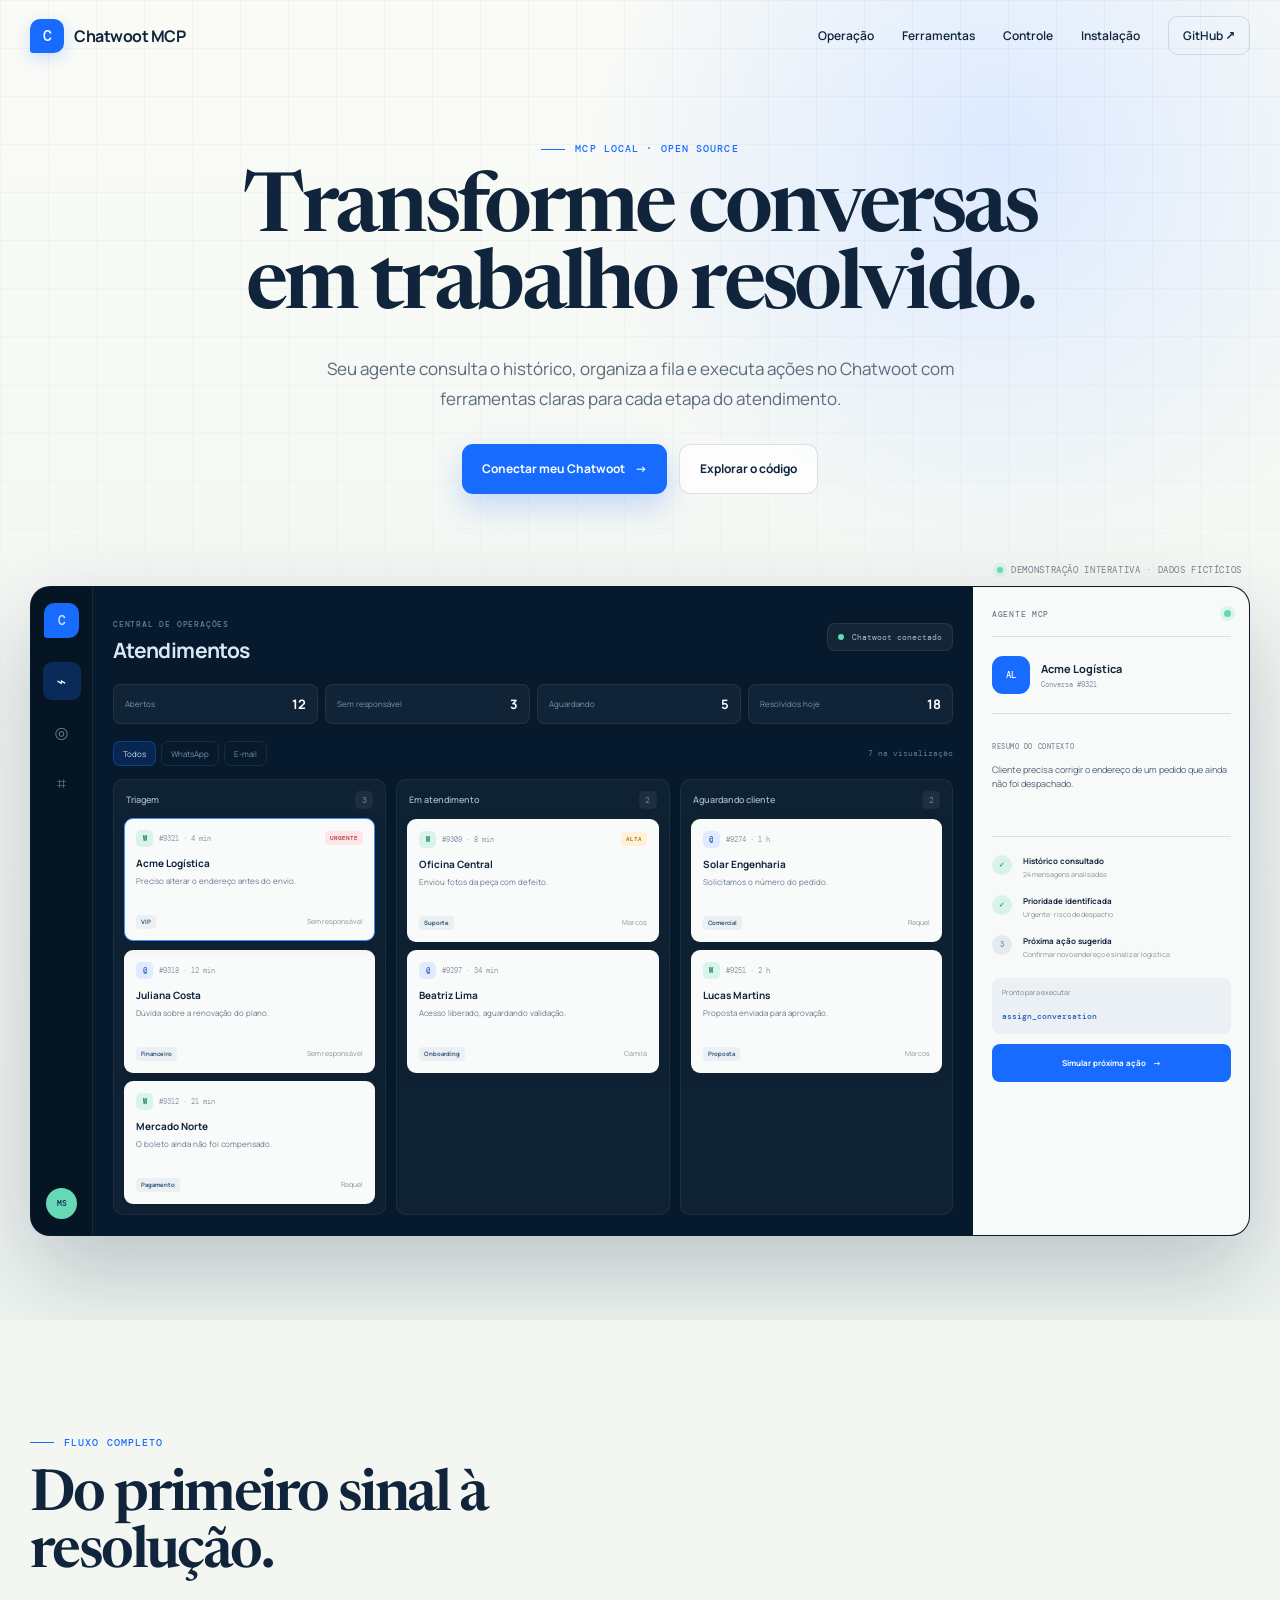
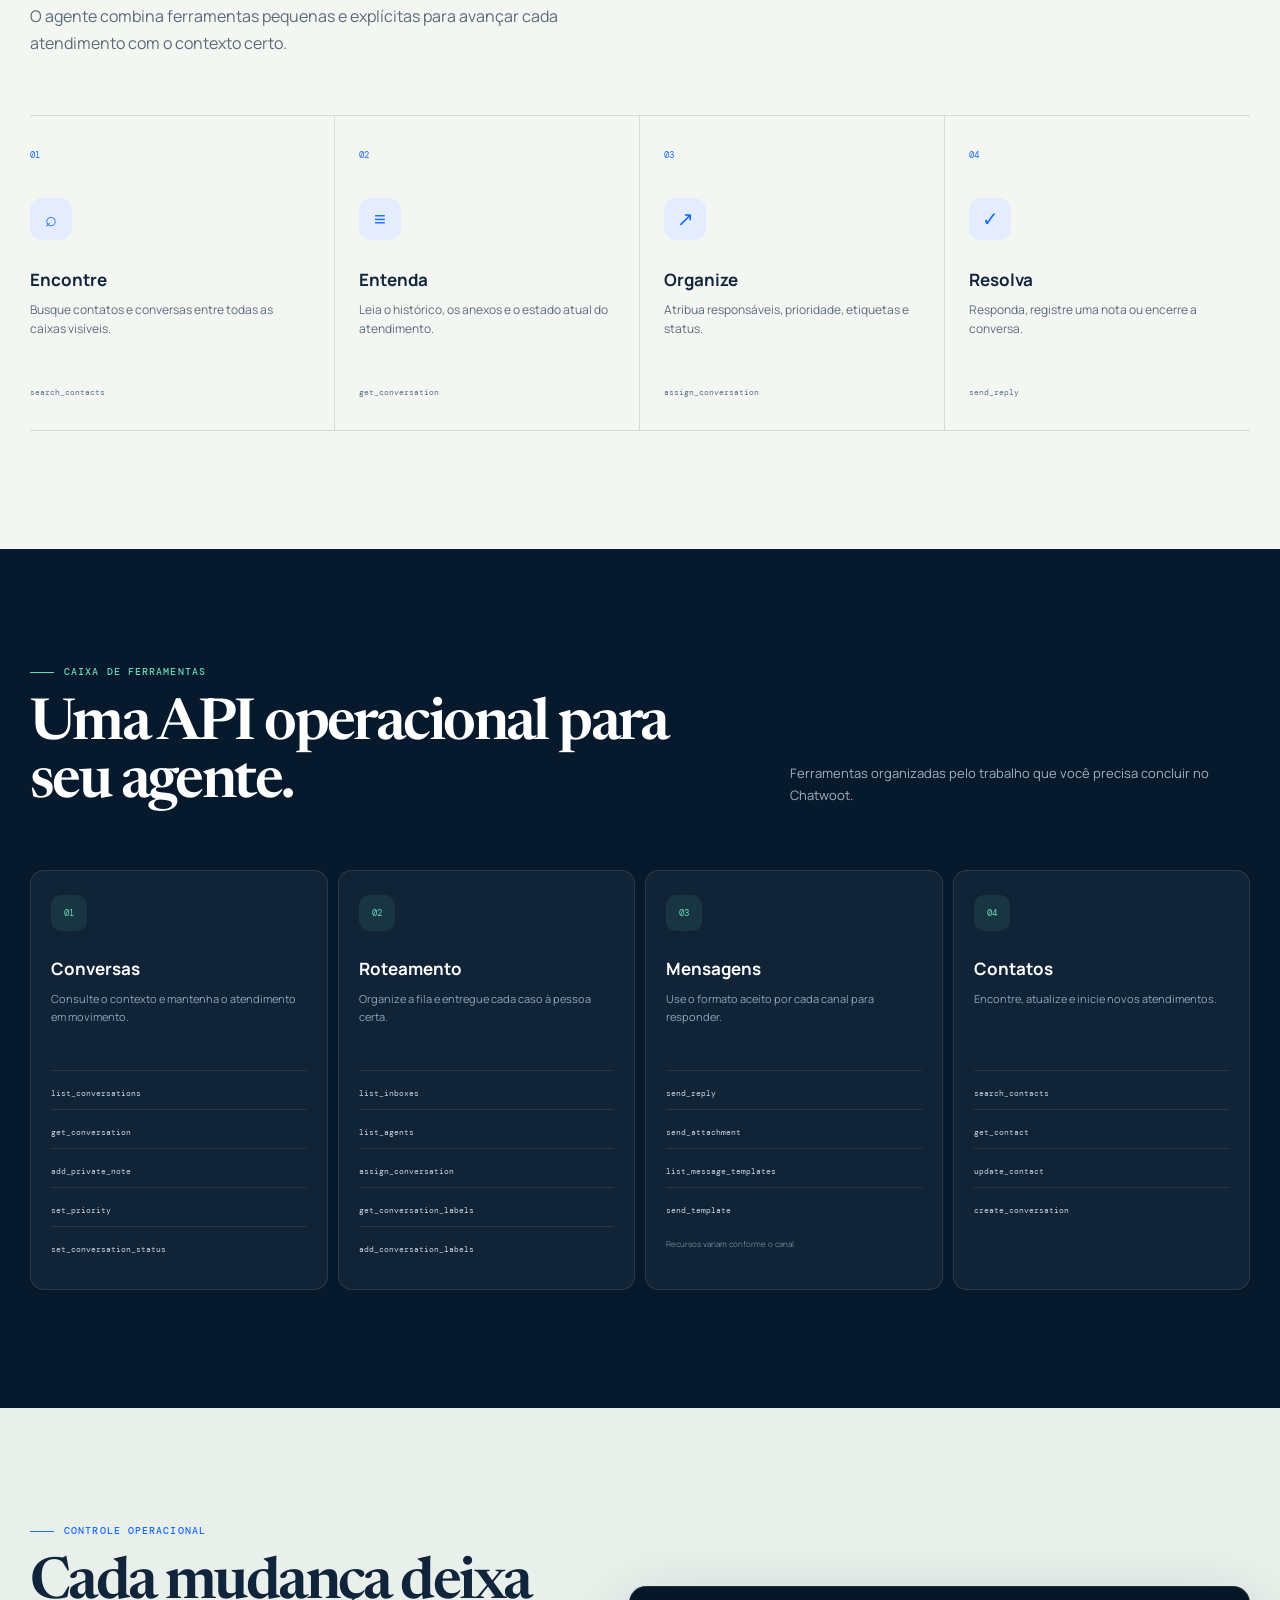
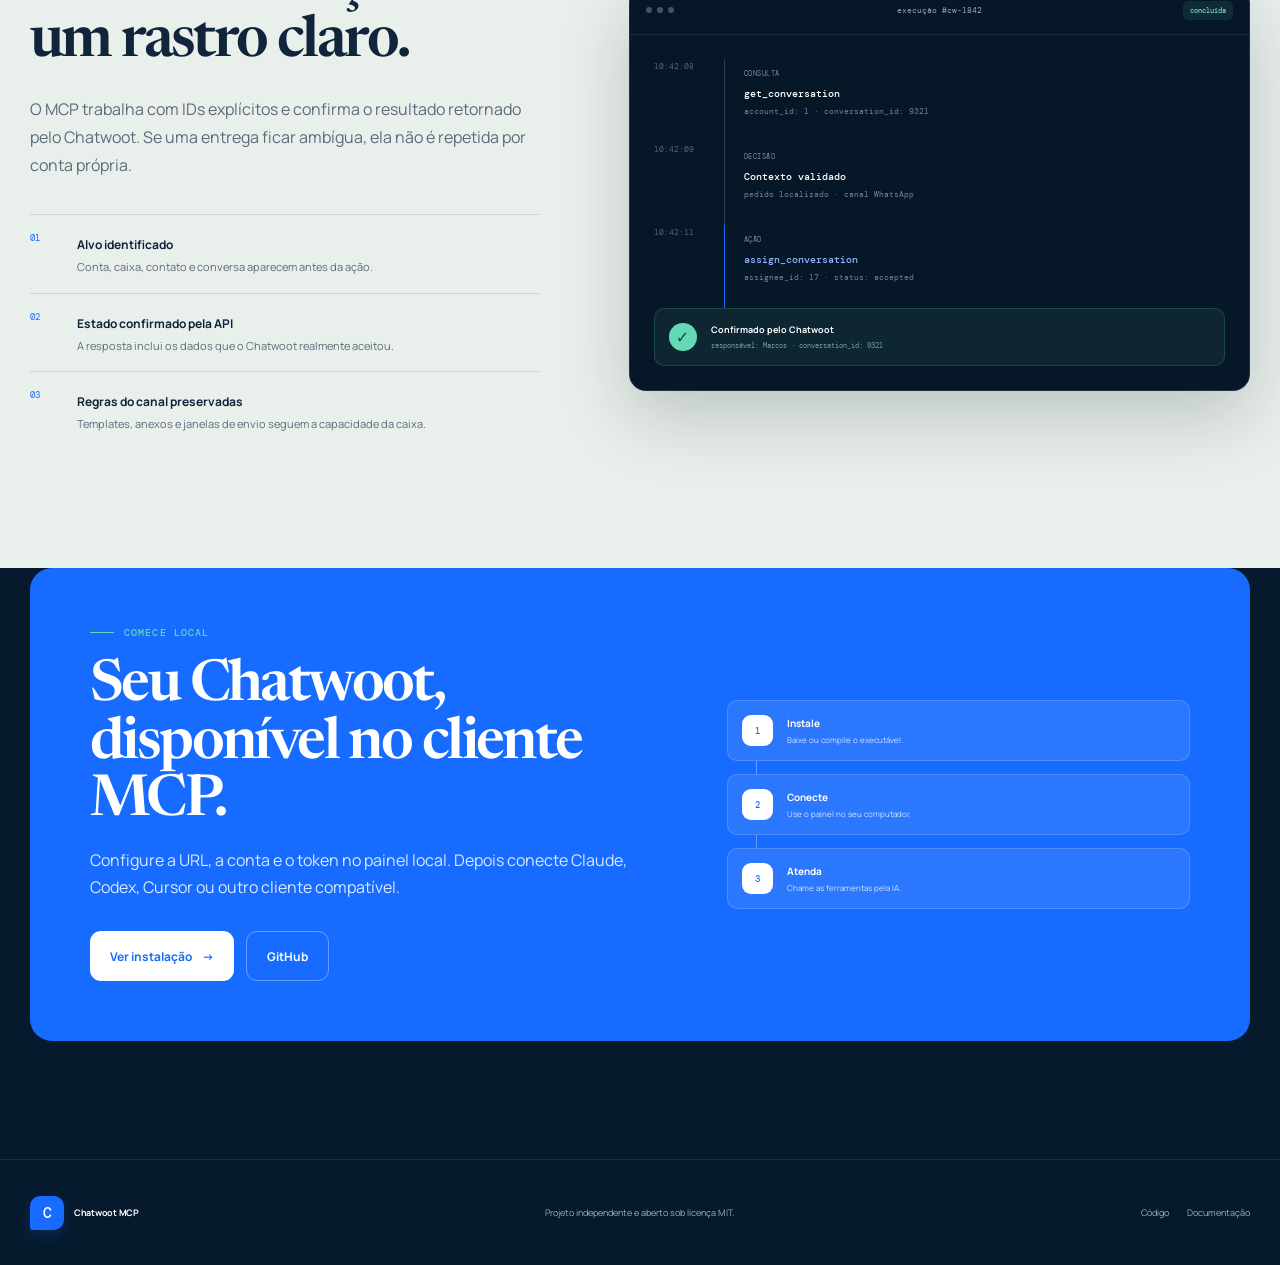
==== commit 76d6efe9: "feat(site): redesign landing around support operations" ====
--- a/site/index.html
+++ b/site/index.html
@@ -3,9 +3,9 @@
   <head>
     <meta charset="utf-8" />
     <meta name="viewport" content="width=device-width, initial-scale=1" />
-    <meta name="description" content="Conecte Claude, Codex e outros clientes MCP ao seu Chatwoot para localizar contatos, ler conversas e responder clientes." />
-    <meta name="theme-color" content="#0d2a4a" />
-    <title>Chatwoot MCP — atendimento com contexto para sua IA</title>
+    <meta name="description" content="Conecte seu agente de IA ao Chatwoot para consultar, organizar e resolver atendimentos com contexto." />
+    <meta name="theme-color" content="#081d32" />
+    <title>Chatwoot MCP — operações de atendimento para agentes de IA</title>
     <link rel="icon" href="./assets/mark.svg" type="image/svg+xml" />
     <link rel="stylesheet" href="./style.css" />
     <script src="./script.js" defer></script>
@@ -19,17 +19,14 @@
           <span class="brand-mark" aria-hidden="true">C</span>
           <span>Chatwoot MCP</span>
         </a>
-
         <button class="menu-button" type="button" aria-expanded="false" aria-controls="main-nav" data-menu-button>
-          <span class="sr-only">Abrir menu</span>
-          <span></span><span></span>
+          <span class="sr-only">Abrir menu</span><span></span><span></span>
         </button>
-
         <nav class="main-nav" id="main-nav" aria-label="Navegação principal" data-menu>
-          <a href="#como-funciona">Como funciona</a>
+          <a href="#operacao">Operação</a>
           <a href="#ferramentas">Ferramentas</a>
-          <a href="#seguranca">Segurança</a>
-          <a href="#perguntas">Perguntas</a>
+          <a href="#controle">Controle</a>
+          <a href="#instalacao">Instalação</a>
           <a class="nav-github" href="https://github.com/mhdsilva/chatwoot-mcp">GitHub <span aria-hidden="true">↗</span></a>
         </nav>
       </div>
@@ -37,197 +34,177 @@
 
     <main id="conteudo">
       <section class="hero" id="topo">
-        <div class="hero-grid shell">
-          <div class="hero-copy reveal">
-            <div class="eyebrow"><span></span> MCP local · código aberto</div>
-            <h1>Seu atendimento no Chatwoot, com o contexto da sua IA.</h1>
-            <p class="hero-lead">Peça ao Claude, ao Codex ou ao seu cliente MCP para encontrar uma conversa, entender o histórico e preparar a próxima resposta — usando a conta Chatwoot que você já tem.</p>
-            <div class="hero-actions">
-              <a class="button button-primary" href="https://github.com/mhdsilva/chatwoot-mcp#configuracao-inicial">Configurar no computador <span aria-hidden="true">→</span></a>
-              <a class="button button-secondary" href="https://github.com/mhdsilva/chatwoot-mcp">Ver código no GitHub</a>
+        <div class="shell hero-copy reveal">
+          <div class="eyebrow"><span></span> MCP local · open source</div>
+          <h1>Transforme conversas em trabalho resolvido.</h1>
+          <p>Seu agente consulta o histórico, organiza a fila e executa ações no Chatwoot com ferramentas claras para cada etapa do atendimento.</p>
+          <div class="hero-actions">
+            <a class="button button-primary" href="#instalacao">Conectar meu Chatwoot <span aria-hidden="true">→</span></a>
+            <a class="button button-secondary" href="https://github.com/mhdsilva/chatwoot-mcp">Explorar o código</a>
+          </div>
+        </div>
+
+        <div class="workspace-wrap shell reveal" data-delay="1" id="operacao">
+          <div class="workspace-note"><span></span> Demonstração interativa · dados fictícios</div>
+          <div class="workspace">
+            <aside class="workspace-rail" aria-label="Navegação ilustrativa">
+              <span class="rail-logo">C</span>
+              <button class="rail-item active" aria-label="Conversas">⌁</button>
+              <button class="rail-item" aria-label="Contatos">◎</button>
+              <button class="rail-item" aria-label="Relatórios">⌗</button>
+              <span class="rail-spacer"></span>
+              <span class="rail-avatar">MS</span>
+            </aside>
+
+            <div class="workspace-main">
+              <div class="workspace-topbar">
+                <div><span class="workspace-kicker">CENTRAL DE OPERAÇÕES</span><h2>Atendimentos</h2></div>
+                <div class="connection"><i></i> Chatwoot conectado</div>
+              </div>
+
+              <div class="metrics" aria-label="Resumo ilustrativo">
+                <div><span>Abertos</span><strong>12</strong></div>
+                <div><span>Sem responsável</span><strong>3</strong></div>
+                <div><span>Aguardando</span><strong>5</strong></div>
+                <div><span>Resolvidos hoje</span><strong>18</strong></div>
+              </div>
+
+              <div class="board-toolbar">
+                <div class="filter-group" aria-label="Filtrar canal">
+                  <button class="filter active" data-filter="all">Todos</button>
+                  <button class="filter" data-filter="whatsapp">WhatsApp</button>
+                  <button class="filter" data-filter="email">E-mail</button>
+                </div>
+                <span>7 na visualização</span>
+              </div>
+
+              <div class="kanban" data-board>
+                <section class="kanban-column">
+                  <header><span>Triagem</span><b>3</b></header>
+                  <div class="ticket-list">
+                    <button class="ticket selected" data-ticket="acme" data-channel="whatsapp">
+                      <span class="ticket-top"><i class="channel whatsapp">W</i><small>#9321 · 4 min</small><em class="priority urgent">Urgente</em></span>
+                      <strong>Acme Logística</strong><p>Preciso alterar o endereço antes do envio.</p>
+                      <span class="ticket-meta"><b>VIP</b><i>Sem responsável</i></span>
+                    </button>
+                    <button class="ticket" data-ticket="juliana" data-channel="email">
+                      <span class="ticket-top"><i class="channel email">@</i><small>#9318 · 12 min</small></span>
+                      <strong>Juliana Costa</strong><p>Dúvida sobre a renovação do plano.</p>
+                      <span class="ticket-meta"><b>Financeiro</b><i>Sem responsável</i></span>
+                    </button>
+                    <button class="ticket" data-ticket="norte" data-channel="whatsapp">
+                      <span class="ticket-top"><i class="channel whatsapp">W</i><small>#9312 · 21 min</small></span>
+                      <strong>Mercado Norte</strong><p>O boleto ainda não foi compensado.</p>
+                      <span class="ticket-meta"><b>Pagamento</b><i>Raquel</i></span>
+                    </button>
+                  </div>
+                </section>
+
+                <section class="kanban-column">
+                  <header><span>Em atendimento</span><b>2</b></header>
+                  <div class="ticket-list">
+                    <button class="ticket" data-ticket="oficina" data-channel="whatsapp">
+                      <span class="ticket-top"><i class="channel whatsapp">W</i><small>#9309 · 8 min</small><em class="priority high">Alta</em></span>
+                      <strong>Oficina Central</strong><p>Enviou fotos da peça com defeito.</p>
+                      <span class="ticket-meta"><b>Suporte</b><i>Marcos</i></span>
+                    </button>
+                    <button class="ticket" data-ticket="beatriz" data-channel="email">
+                      <span class="ticket-top"><i class="channel email">@</i><small>#9297 · 34 min</small></span>
+                      <strong>Beatriz Lima</strong><p>Acesso liberado, aguardando validação.</p>
+                      <span class="ticket-meta"><b>Onboarding</b><i>Camila</i></span>
+                    </button>
+                  </div>
+                </section>
+
+                <section class="kanban-column">
+                  <header><span>Aguardando cliente</span><b>2</b></header>
+                  <div class="ticket-list">
+                    <button class="ticket" data-ticket="solar" data-channel="email">
+                      <span class="ticket-top"><i class="channel email">@</i><small>#9274 · 1 h</small></span>
+                      <strong>Solar Engenharia</strong><p>Solicitamos o número do pedido.</p>
+                      <span class="ticket-meta"><b>Comercial</b><i>Raquel</i></span>
+                    </button>
+                    <button class="ticket" data-ticket="lucas" data-channel="whatsapp">
+                      <span class="ticket-top"><i class="channel whatsapp">W</i><small>#9251 · 2 h</small></span>
+                      <strong>Lucas Martins</strong><p>Proposta enviada para aprovação.</p>
+                      <span class="ticket-meta"><b>Proposta</b><i>Marcos</i></span>
+                    </button>
+                  </div>
+                </section>
+              </div>
             </div>
-            <ul class="trust-list" aria-label="Características principais">
-              <li><span aria-hidden="true">✓</span> Uma conta, todas as caixas visíveis</li>
-              <li><span aria-hidden="true">✓</span> Token guardado localmente</li>
-              <li><span aria-hidden="true">✓</span> Licença MIT</li>
-            </ul>
-          </div>
-
-          <div class="demo-wrap reveal" data-delay="1">
-            <div class="orbit orbit-one"></div>
-            <div class="orbit orbit-two"></div>
-            <article class="demo" aria-label="Exemplo ilustrativo de atendimento usando Chatwoot MCP">
-              <div class="demo-topbar">
-                <div class="window-dots" aria-hidden="true"><span></span><span></span><span></span></div>
-                <div class="demo-title"><span class="status-dot"></span> Chatwoot conectado</div>
-                <span class="demo-account">conta #1</span>
-              </div>
-              <div class="demo-tabs" role="tablist" aria-label="Exemplos de uso">
-                <button role="tab" aria-selected="true" data-demo-tab="localizar">Localizar</button>
-                <button role="tab" aria-selected="false" data-demo-tab="entender">Entender</button>
-                <button role="tab" aria-selected="false" data-demo-tab="responder">Responder</button>
-              </div>
-              <div class="demo-body" aria-live="polite" data-demo-body>
-                <div class="message user-message">Ache a conversa do cliente pelo telefone final 7021.</div>
-                <div class="tool-call"><span class="tool-icon">⌁</span><span><strong>search_contacts</strong><small>Busca concluída · 1 contato</small></span><span class="tool-check">✓</span></div>
-                <div class="message agent-message"><span class="avatar">AI</span><p>Encontrei o contato e duas conversas. A mais recente está na caixa WhatsApp e aceita resposta.</p></div>
-              </div>
-              <div class="demo-footer"><span>Exemplo ilustrativo</span><span>Dados fictícios</span></div>
-            </article>
-          </div>
-        </div>
-      </section>
-
-      <section class="signal-bar" aria-label="Compatibilidade">
-        <div class="shell signal-inner">
-          <span>Funciona com clientes MCP locais</span>
-          <div class="client-list" aria-label="Exemplos de clientes compatíveis">
-            <span>Claude Desktop</span><i></i><span>Codex</span><i></i><span>Cursor</span><i></i><span>Outros clientes MCP</span>
-          </div>
-        </div>
-      </section>
-
-      <section class="section section-steps" id="como-funciona">
+
+            <aside class="ticket-inspector" aria-live="polite">
+              <div class="inspector-head"><span>AGENTE MCP</span><i></i></div>
+              <div class="inspector-contact"><span class="contact-avatar" data-inspector-avatar>AL</span><div><strong data-inspector-name>Acme Logística</strong><small data-inspector-id>Conversa #9321</small></div></div>
+              <div class="inspector-summary">
+                <span>RESUMO DO CONTEXTO</span>
+                <p data-inspector-summary>Cliente precisa corrigir o endereço de um pedido que ainda não foi despachado.</p>
+              </div>
+              <div class="action-trace">
+                <div class="trace done"><i>✓</i><span><strong>Histórico consultado</strong><small data-inspector-history>24 mensagens analisadas</small></span></div>
+                <div class="trace done"><i>✓</i><span><strong>Prioridade identificada</strong><small data-inspector-priority>Urgente · risco de despacho</small></span></div>
+                <div class="trace"><i>3</i><span><strong>Próxima ação sugerida</strong><small data-inspector-action>Confirmar novo endereço e sinalizar logística</small></span></div>
+              </div>
+              <div class="inspector-command"><span>Pronto para executar</span><code data-inspector-tool>assign_conversation</code></div>
+              <button class="simulate-button" type="button" data-simulate>Simular próxima ação <span>→</span></button>
+            </aside>
+          </div>
+        </div>
+      </section>
+
+      <section class="workflow section">
         <div class="shell">
-          <div class="section-heading reveal">
-            <div class="eyebrow"><span></span> Do zero à primeira consulta</div>
-            <h2>Três passos. Um único executável.</h2>
-            <p>O painel local cuida da configuração. Depois, seu cliente de IA inicia o MCP quando precisar.</p>
-          </div>
-
-          <ol class="steps-grid">
-            <li class="step-card reveal">
-              <span class="step-number">01</span>
-              <div class="step-art step-terminal" aria-hidden="true"><span>$ go build</span><span class="cursor"></span></div>
-              <h3>Compile o projeto</h3>
-              <p>Baixe o código aberto e gere um executável para macOS, Windows ou Linux.</p>
-            </li>
-            <li class="step-card reveal" data-delay="1">
-              <span class="step-number">02</span>
-              <div class="step-art step-panel" aria-hidden="true"><span></span><span></span><b>Conectado</b></div>
-              <h3>Conecte seu Chatwoot</h3>
-              <p>Informe URL, conta e token no painel. A conexão é testada antes de salvar.</p>
-            </li>
-            <li class="step-card reveal" data-delay="2">
-              <span class="step-number">03</span>
-              <div class="step-art step-link" aria-hidden="true"><span>IA</span><i>↔</i><span>CW</span></div>
-              <h3>Adicione ao cliente MCP</h3>
-              <p>Copie a configuração pronta, reinicie o cliente e converse com seus atendimentos.</p>
-            </li>
+          <div class="section-heading reveal"><div class="eyebrow"><span></span> Fluxo completo</div><h2>Do primeiro sinal à resolução.</h2><p>O agente combina ferramentas pequenas e explícitas para avançar cada atendimento com o contexto certo.</p></div>
+          <ol class="workflow-grid">
+            <li class="reveal"><span>01</span><i>⌕</i><h3>Encontre</h3><p>Busque contatos e conversas entre todas as caixas visíveis.</p><code>search_contacts</code></li>
+            <li class="reveal" data-delay="1"><span>02</span><i>≡</i><h3>Entenda</h3><p>Leia o histórico, os anexos e o estado atual do atendimento.</p><code>get_conversation</code></li>
+            <li class="reveal" data-delay="2"><span>03</span><i>↗</i><h3>Organize</h3><p>Atribua responsáveis, prioridade, etiquetas e status.</p><code>assign_conversation</code></li>
+            <li class="reveal" data-delay="3"><span>04</span><i>✓</i><h3>Resolva</h3><p>Responda, registre uma nota ou encerre a conversa.</p><code>send_reply</code></li>
           </ol>
         </div>
       </section>
 
-      <section class="section tools-section" id="ferramentas">
-        <div class="shell tools-layout">
-          <div class="tools-intro reveal">
-            <div class="eyebrow eyebrow-light"><span></span> Ferramentas atuais</div>
-            <h2>Da busca à resposta, com cada ação explícita.</h2>
-            <p>O MCP separa leitura e envio. Você encontra o atendimento certo, lê o contexto e só então decide se quer responder.</p>
-            <a class="text-link" href="https://github.com/mhdsilva/chatwoot-mcp#ferramentas-da-primeira-versao">Ver documentação das ferramentas <span aria-hidden="true">↗</span></a>
-          </div>
-
-          <div class="tools-list reveal" data-delay="1">
-            <article class="tool-row"><span class="tool-number">01</span><div><code>check_connection</code><p>Confere a conta e o usuário configurados sem expor o token.</p></div><span class="tool-type">diagnóstico</span></article>
-            <article class="tool-row"><span class="tool-number">02</span><div><code>list_conversations</code><p>Lista atendimentos por página, estado e caixa de entrada.</p></div><span class="tool-type">leitura</span></article>
-            <article class="tool-row"><span class="tool-number">03</span><div><code>get_conversation</code><p>Lê o histórico recente e os metadados seguros de anexos.</p></div><span class="tool-type">leitura</span></article>
-            <article class="tool-row"><span class="tool-number">04</span><div><code>search_contacts</code><p>Localiza contatos por nome, e-mail ou telefone.</p></div><span class="tool-type">leitura</span></article>
-            <article class="tool-row"><span class="tool-number">05</span><div><code>get_contact_conversations</code><p>Mostra as conversas do contato para escolher o destinatário certo.</p></div><span class="tool-type">leitura</span></article>
-            <article class="tool-row"><span class="tool-number">06</span><div><code>send_reply</code><p>Envia uma única resposta à conversa explicitamente selecionada.</p></div><span class="tool-type tool-type-write">ação</span></article>
-          </div>
-        </div>
-      </section>
-
-      <section class="section evolution-section">
-        <div class="shell evolution-card reveal">
-          <div>
-            <span class="mini-label">EM EVOLUÇÃO</span>
-            <h2>Um MCP para o atendimento completo.</h2>
-            <p>O roadmap inclui notas internas, estados, prioridades, atribuição, etiquetas, anexos, modelos aprovados e manutenção de contatos — sempre respeitando as regras de cada canal.</p>
-          </div>
-          <div class="roadmap-cloud" aria-label="Funcionalidades planejadas">
-            <span>Notas privadas</span><span>Atribuição</span><span>Etiquetas</span><span>Prioridade</span><span>Anexos</span><span>Templates</span><span>Contatos</span><span>Estados</span>
-          </div>
-        </div>
-      </section>
-
-      <section class="section security-section" id="seguranca">
-        <div class="shell security-grid">
-          <div class="security-visual reveal" aria-label="Fluxo local da credencial, do painel para o arquivo protegido e então para o processo MCP">
-            <div class="device-label"><span></span> dentro do seu computador</div>
-            <div class="security-flow">
-              <div class="security-card">
-                <span class="security-step">01 · CONFIGURAR</span>
-                <div class="security-icon panel-icon" aria-hidden="true"><i></i><i></i><i></i></div>
-                <strong>Painel local</strong>
-                <small>127.0.0.1</small>
-              </div>
-              <div class="flow-connector" aria-hidden="true"><span></span><b>↓</b></div>
-              <div class="security-card security-card-key">
-                <span class="security-step">02 · GUARDAR</span>
-                <div class="security-icon key-icon" aria-hidden="true"><span>••••••••</span></div>
-                <strong>Arquivo protegido</strong>
-                <small>permissão 0600</small>
-              </div>
-              <div class="flow-connector" aria-hidden="true"><span></span><b>↓</b></div>
-              <div class="security-card">
-                <span class="security-step">03 · USAR</span>
-                <div class="security-icon mcp-icon" aria-hidden="true">MCP</div>
-                <strong>Processo local</strong>
-                <small>token fora da conversa</small>
-              </div>
+      <section class="tools-section section" id="ferramentas">
+        <div class="shell">
+          <div class="tools-heading reveal"><div><div class="eyebrow eyebrow-light"><span></span> Caixa de ferramentas</div><h2>Uma API operacional para seu agente.</h2></div><p>Ferramentas organizadas pelo trabalho que você precisa concluir no Chatwoot.</p></div>
+          <div class="capability-grid">
+            <article class="capability reveal"><div class="capability-icon">01</div><h3>Conversas</h3><p>Consulte o contexto e mantenha o atendimento em movimento.</p><ul><li><code>list_conversations</code></li><li><code>get_conversation</code></li><li><code>add_private_note</code></li><li><code>set_priority</code></li><li><code>set_conversation_status</code></li></ul></article>
+            <article class="capability reveal" data-delay="1"><div class="capability-icon">02</div><h3>Roteamento</h3><p>Organize a fila e entregue cada caso à pessoa certa.</p><ul><li><code>list_inboxes</code></li><li><code>list_agents</code></li><li><code>assign_conversation</code></li><li><code>get_conversation_labels</code></li><li><code>add_conversation_labels</code></li></ul></article>
+            <article class="capability reveal" data-delay="2"><div class="capability-icon">03</div><h3>Mensagens</h3><p>Use o formato aceito por cada canal para responder.</p><ul><li><code>send_reply</code></li><li><code>send_attachment</code></li><li><code>list_message_templates</code></li><li><code>send_template</code></li></ul><small>Recursos variam conforme o canal.</small></article>
+            <article class="capability reveal" data-delay="3"><div class="capability-icon">04</div><h3>Contatos</h3><p>Encontre, atualize e inicie novos atendimentos.</p><ul><li><code>search_contacts</code></li><li><code>get_contact</code></li><li><code>update_contact</code></li><li><code>create_conversation</code></li></ul></article>
+          </div>
+        </div>
+      </section>
+
+      <section class="control-section section" id="controle">
+        <div class="shell control-grid">
+          <div class="control-copy reveal">
+            <div class="eyebrow"><span></span> Controle operacional</div>
+            <h2>Cada mudança deixa um rastro claro.</h2>
+            <p>O MCP trabalha com IDs explícitos e confirma o resultado retornado pelo Chatwoot. Se uma entrega ficar ambígua, ela não é repetida por conta própria.</p>
+            <ul class="control-list"><li><span>01</span><div><strong>Alvo identificado</strong><p>Conta, caixa, contato e conversa aparecem antes da ação.</p></div></li><li><span>02</span><div><strong>Estado confirmado pela API</strong><p>A resposta inclui os dados que o Chatwoot realmente aceitou.</p></div></li><li><span>03</span><div><strong>Regras do canal preservadas</strong><p>Templates, anexos e janelas de envio seguem a capacidade da caixa.</p></div></li></ul>
+          </div>
+          <div class="audit-console reveal" data-delay="1" aria-label="Exemplo ilustrativo de trilha de execução">
+            <div class="console-bar"><span><i></i><i></i><i></i></span><b>execução #cw-1842</b><em>concluída</em></div>
+            <div class="console-body">
+              <div class="console-time">10:42:08</div><div class="console-event"><span>CONSULTA</span><strong>get_conversation</strong><p>account_id: 1 · conversation_id: 9321</p></div>
+              <div class="console-time">10:42:09</div><div class="console-event"><span>DECISÃO</span><strong>Contexto validado</strong><p>pedido localizado · canal WhatsApp</p></div>
+              <div class="console-time">10:42:11</div><div class="console-event accent"><span>AÇÃO</span><strong>assign_conversation</strong><p>assignee_id: 17 · status: accepted</p></div>
+              <div class="console-result"><i>✓</i><span><strong>Confirmado pelo Chatwoot</strong><small>responsável: Marcos · conversation_id: 9321</small></span></div>
             </div>
-            <div class="device-footer"><span class="status-dot"></span> O cliente de IA recebe resultados, nunca a credencial</div>
-          </div>
-          <div class="security-copy reveal" data-delay="1">
-            <div class="eyebrow"><span></span> Segurança por desenho</div>
-            <h2>Seu token não precisa entrar na conversa.</h2>
-            <p>A credencial é configurada no painel local e armazenada em um arquivo restrito do usuário. Os blocos de configuração dos clientes MCP apontam apenas para o executável.</p>
-            <ul class="detail-list">
-              <li><span>01</span><div><strong>Painel em loopback</strong><p>A interface escuta somente no seu computador.</p></div></li>
-              <li><span>02</span><div><strong>Permissões do Chatwoot</strong><p>O MCP só acessa o que o token do usuário já permite.</p></div></li>
-              <li><span>03</span><div><strong>Envio sem repetição automática</strong><p>Falhas ambíguas não geram uma segunda mensagem por conta própria.</p></div></li>
-            </ul>
-          </div>
-        </div>
-      </section>
-
-      <section class="section faq-section" id="perguntas">
-        <div class="shell faq-grid">
-          <div class="section-heading reveal">
-            <div class="eyebrow"><span></span> Perguntas frequentes</div>
-            <h2>Antes de conectar.</h2>
-          </div>
-          <div class="faq-list reveal" data-delay="1">
-            <details><summary>Preciso deixar o painel aberto?</summary><p>Não. O painel configura e testa a conexão. Depois de salvo, o cliente de IA inicia o comando MCP diretamente.</p></details>
-            <details><summary>Funciona com qualquer Chatwoot?</summary><p>O projeto usa a Application API do Chatwoot. Você precisa da URL da instalação, do ID da conta e de um token pessoal com as permissões necessárias.</p></details>
-            <details><summary>As mensagens são copiadas para outro banco?</summary><p>Não na versão atual. O MCP consulta a API do Chatwoot quando uma ferramenta é chamada e não mantém um índice próprio das conversas.</p></details>
-            <details><summary>A IA pode enviar mensagem sem eu pedir?</summary><p>Leituras e envios são ferramentas separadas. Uma resposta exige uma chamada explícita com o ID da conversa e o texto; seu cliente de IA ainda pode aplicar suas próprias regras de confirmação.</p></details>
-            <details><summary>Posso usar pelo celular ou pela web?</summary><p>A versão atual usa MCP local por stdio, então o cliente precisa rodar no mesmo computador. Um transporte remoto seguro está no roadmap.</p></details>
-            <details><summary>É gratuito?</summary><p>O Chatwoot MCP é um projeto aberto sob licença MIT. Sua instalação Chatwoot e o cliente de IA podem ter custos próprios.</p></details>
-          </div>
-        </div>
-      </section>
-
-      <section class="final-cta">
-        <div class="shell final-cta-inner reveal">
-          <div class="eyebrow eyebrow-light"><span></span> Comece pelo código</div>
-          <h2>Dê contexto de atendimento à sua IA.</h2>
-          <p>Configure localmente, conecte seu cliente MCP e faça a primeira consulta em poucos passos.</p>
-          <div class="hero-actions">
-            <a class="button button-white" href="https://github.com/mhdsilva/chatwoot-mcp#configuracao-inicial">Ver como instalar <span aria-hidden="true">→</span></a>
-            <a class="button button-ghost" href="https://github.com/mhdsilva/chatwoot-mcp">github.com/mhdsilva/chatwoot-mcp</a>
-          </div>
+          </div>
+        </div>
+      </section>
+
+      <section class="install-section section" id="instalacao">
+        <div class="shell install-card reveal">
+          <div><div class="eyebrow eyebrow-light"><span></span> Comece local</div><h2>Seu Chatwoot, disponível no cliente MCP.</h2><p>Configure a URL, a conta e o token no painel local. Depois conecte Claude, Codex, Cursor ou outro cliente compatível.</p><div class="hero-actions"><a class="button button-white" href="https://github.com/mhdsilva/chatwoot-mcp#configuracao-inicial">Ver instalação <span>→</span></a><a class="button button-ghost" href="https://github.com/mhdsilva/chatwoot-mcp">GitHub</a></div></div>
+          <div class="install-steps"><div><span>1</span><p><strong>Instale</strong><small>Baixe ou compile o executável.</small></p></div><i></i><div><span>2</span><p><strong>Conecte</strong><small>Use o painel no seu computador.</small></p></div><i></i><div><span>3</span><p><strong>Atenda</strong><small>Chame as ferramentas pela IA.</small></p></div></div>
         </div>
       </section>
     </main>
 
-    <footer class="site-footer">
-      <div class="shell footer-inner">
-        <a class="brand brand-footer" href="#topo"><span class="brand-mark" aria-hidden="true">C</span><span>Chatwoot MCP</span></a>
-        <p>Código aberto sob licença MIT. Projeto independente para a Application API do Chatwoot.</p>
-        <div><a href="https://github.com/mhdsilva/chatwoot-mcp">GitHub</a><a href="https://github.com/mhdsilva/chatwoot-mcp/blob/main/README.md">Documentação</a></div>
-      </div>
-    </footer>
+    <footer class="site-footer"><div class="shell footer-inner"><a class="brand" href="#topo"><span class="brand-mark">C</span><span>Chatwoot MCP</span></a><p>Projeto independente e aberto sob licença MIT.</p><div><a href="https://github.com/mhdsilva/chatwoot-mcp">Código</a><a href="https://github.com/mhdsilva/chatwoot-mcp/blob/main/README.md">Documentação</a></div></div></footer>
   </body>
 </html>
--- a/site/style.css
+++ b/site/style.css
@@ -2,15 +2,14 @@
 
 :root {
   --ink: #10243b;
-  --ink-soft: #526477;
-  --navy: #0d2a4a;
-  --navy-deep: #071c31;
+  --ink-soft: #5b6b7b;
+  --navy: #0b2744;
+  --navy-deep: #071a2d;
   --blue: #176bff;
-  --sky: #dcecff;
-  --mint: #61d7b4;
-  --paper: #f7f8f4;
-  --white: #ffffff;
-  --line: rgba(13, 42, 74, 0.14);
+  --mint: #65d9b6;
+  --paper: #f4f6f2;
+  --white: #fff;
+  --line: rgba(10, 39, 68, .13);
   --serif: 'Newsreader', Georgia, serif;
   --sans: 'Manrope', system-ui, sans-serif;
   --mono: 'DM Mono', ui-monospace, monospace;
@@ -21,203 +20,138 @@
 body { margin: 0; color: var(--ink); background: var(--paper); font-family: var(--sans); -webkit-font-smoothing: antialiased; }
 a { color: inherit; }
 button { font: inherit; }
-.shell { width: min(1180px, calc(100% - 40px)); margin-inline: auto; }
+.shell { width: min(1220px, calc(100% - 40px)); margin-inline: auto; }
 .sr-only { position: absolute; width: 1px; height: 1px; padding: 0; margin: -1px; overflow: hidden; clip: rect(0,0,0,0); white-space: nowrap; border: 0; }
-.skip-link { position: fixed; z-index: 100; top: 12px; left: 12px; padding: 10px 14px; background: var(--white); transform: translateY(-150%); }
+.skip-link { position: fixed; z-index: 100; top: 12px; left: 12px; padding: 10px 14px; background: white; transform: translateY(-150%); }
 .skip-link:focus { transform: none; }
 
-.site-header { position: fixed; z-index: 20; inset: 0 0 auto; height: 76px; border-bottom: 1px solid transparent; transition: .25s ease; }
-.site-header.scrolled { background: rgba(247,248,244,.9); border-color: var(--line); backdrop-filter: blur(18px); }
+.site-header { position: fixed; z-index: 30; inset: 0 0 auto; height: 72px; border-bottom: 1px solid transparent; transition: .25s ease; }
+.site-header.scrolled { background: rgba(244,246,242,.9); border-color: var(--line); backdrop-filter: blur(18px); }
 .header-inner { height: 100%; display: flex; align-items: center; justify-content: space-between; }
 .brand { display: inline-flex; align-items: center; gap: 10px; font-weight: 700; text-decoration: none; letter-spacing: -.03em; }
-.brand-mark { display: grid; place-items: center; width: 34px; height: 34px; color: var(--white); background: var(--blue); border-radius: 10px 10px 10px 3px; font-family: var(--mono); font-size: 15px; box-shadow: 0 5px 16px rgba(23,107,255,.2); }
-.main-nav { display: flex; align-items: center; gap: 30px; font-size: 13px; font-weight: 600; }
+.brand-mark { display: grid; place-items: center; width: 34px; height: 34px; color: white; background: var(--blue); border-radius: 10px 10px 10px 3px; font: 500 15px var(--mono); box-shadow: 0 5px 16px rgba(23,107,255,.2); }
+.main-nav { display: flex; align-items: center; gap: 28px; font-size: 12px; font-weight: 600; }
 .main-nav a { text-decoration: none; }
 .main-nav a:hover { color: var(--blue); }
 .nav-github { padding: 10px 14px; border: 1px solid var(--line); border-radius: 10px; }
 .menu-button { display: none; background: none; border: 0; padding: 10px; }
 .menu-button > span:not(.sr-only) { display: block; width: 22px; height: 2px; margin: 5px; background: var(--ink); }
 
-.hero { position: relative; min-height: 790px; padding: 150px 0 92px; overflow: hidden; background: radial-gradient(circle at 77% 28%, #e2edff 0, rgba(226,237,255,0) 32%), linear-gradient(180deg, #fbfcf8, #f3f6f5); }
-.hero::before { content: ''; position: absolute; width: 520px; height: 520px; top: -260px; left: -220px; border: 1px solid rgba(23,107,255,.13); border-radius: 50%; box-shadow: 0 0 0 80px rgba(23,107,255,.025), 0 0 0 160px rgba(23,107,255,.02); }
-.hero-grid { display: grid; grid-template-columns: .92fr 1.08fr; align-items: center; gap: 70px; }
-.eyebrow { display: flex; align-items: center; gap: 10px; margin-bottom: 22px; color: var(--blue); font: 500 11px/1 var(--mono); letter-spacing: .11em; text-transform: uppercase; }
+.hero { position: relative; padding: 144px 0 84px; overflow: hidden; background: radial-gradient(circle at 78% 12%, #dce9ff 0, transparent 27%), linear-gradient(180deg, #fafbf7, #edf3f0); }
+.hero::before { content: ''; position: absolute; inset: 0; opacity: .28; background-image: linear-gradient(var(--line) 1px, transparent 1px), linear-gradient(90deg, var(--line) 1px, transparent 1px); background-size: 48px 48px; mask-image: linear-gradient(to bottom, black, transparent 75%); pointer-events: none; }
+.hero-copy { position: relative; z-index: 1; max-width: 850px; text-align: center; }
+.eyebrow { display: flex; align-items: center; gap: 10px; margin-bottom: 20px; color: var(--blue); font: 500 10px/1 var(--mono); letter-spacing: .11em; text-transform: uppercase; }
 .eyebrow > span { width: 24px; height: 1px; background: currentColor; }
-.hero h1, .section h2, .final-cta h2 { margin: 0; font-family: var(--serif); font-weight: 600; letter-spacing: -.045em; }
-.hero h1 { max-width: 650px; font-size: clamp(54px, 5.2vw, 79px); line-height: .98; }
-.hero-lead { max-width: 620px; margin: 28px 0 0; color: var(--ink-soft); font-size: 18px; line-height: 1.75; }
-.hero-actions { display: flex; flex-wrap: wrap; gap: 12px; margin-top: 34px; }
-.button { display: inline-flex; justify-content: center; align-items: center; gap: 10px; min-height: 51px; padding: 0 20px; border-radius: 12px; text-decoration: none; font-size: 13px; font-weight: 700; transition: transform .2s ease, box-shadow .2s ease, background .2s ease; }
+.hero-copy .eyebrow { justify-content: center; }
+.hero h1, .section h2 { margin: 0; font-family: var(--serif); font-weight: 600; letter-spacing: -.045em; }
+.hero h1 { font-size: clamp(57px, 6.4vw, 88px); line-height: .94; }
+.hero-copy > p { max-width: 690px; margin: 26px auto 0; color: var(--ink-soft); font-size: 17px; line-height: 1.75; }
+.hero-actions { display: flex; flex-wrap: wrap; justify-content: center; gap: 12px; margin-top: 30px; }
+.button { display: inline-flex; align-items: center; justify-content: center; gap: 10px; min-height: 50px; padding: 0 20px; border-radius: 11px; text-decoration: none; font-size: 12px; font-weight: 700; transition: .2s ease; }
 .button:hover { transform: translateY(-2px); }
-.button-primary { color: white; background: var(--blue); box-shadow: 0 12px 28px rgba(23,107,255,.24); }
-.button-primary:hover { box-shadow: 0 16px 32px rgba(23,107,255,.3); }
-.button-secondary { background: rgba(255,255,255,.65); border: 1px solid var(--line); }
-.trust-list { display: flex; flex-wrap: wrap; gap: 22px; padding: 0; margin: 28px 0 0; list-style: none; color: var(--ink-soft); font-size: 11px; }
-.trust-list span { color: #008d69; font-weight: 700; }
+.button-primary { color: white; background: var(--blue); box-shadow: 0 13px 30px rgba(23,107,255,.22); }
+.button-secondary { background: rgba(255,255,255,.72); border: 1px solid var(--line); }
 
-.demo-wrap { position: relative; padding: 38px 0; }
-.orbit { position: absolute; border: 1px solid rgba(23,107,255,.14); border-radius: 50%; pointer-events: none; }
-.orbit-one { inset: -50px -70px -50px 10px; }
-.orbit-two { inset: -100px -120px -100px -40px; }
-.demo { position: relative; z-index: 2; max-width: 590px; margin-left: auto; background: rgba(255,255,255,.94); border: 1px solid rgba(13,42,74,.12); border-radius: 22px; box-shadow: 0 35px 80px rgba(13,42,74,.16), 0 2px 10px rgba(13,42,74,.07); overflow: hidden; transform: rotate(1deg); }
-.demo-topbar { min-height: 54px; display: grid; grid-template-columns: 1fr auto 1fr; align-items: center; padding: 0 18px; border-bottom: 1px solid var(--line); font-size: 10px; font-family: var(--mono); }
-.window-dots { display: flex; gap: 5px; }
-.window-dots span { width: 7px; height: 7px; background: #d1d9df; border-radius: 50%; }
-.demo-title { display: flex; align-items: center; gap: 7px; white-space: nowrap; }
-.status-dot { width: 7px; height: 7px; border-radius: 50%; background: var(--mint); box-shadow: 0 0 0 4px rgba(97,215,180,.16); }
-.demo-account { justify-self: end; color: #8b9aab; }
-.demo-tabs { display: flex; gap: 4px; padding: 12px 16px 0; }
-.demo-tabs button { padding: 8px 12px; color: #718194; background: transparent; border: 0; border-radius: 8px; font: 500 10px var(--mono); cursor: pointer; }
-.demo-tabs button[aria-selected="true"] { color: var(--blue); background: #edf4ff; }
-.demo-body { min-height: 375px; padding: 30px 24px; background: linear-gradient(rgba(247,248,244,.78), rgba(255,255,255,.9)), linear-gradient(90deg, var(--line) 1px, transparent 1px), linear-gradient(var(--line) 1px, transparent 1px); background-size: auto, 24px 24px, 24px 24px; }
-.message { max-width: 82%; padding: 14px 16px; border-radius: 15px; font-size: 13px; line-height: 1.55; box-shadow: 0 4px 14px rgba(13,42,74,.06); }
-.user-message { margin-left: auto; color: white; background: var(--navy); border-bottom-right-radius: 4px; }
-.agent-message { display: flex; align-items: flex-start; gap: 10px; margin-top: 18px; background: white; border: 1px solid var(--line); border-bottom-left-radius: 4px; }
-.agent-message p { margin: 0; }
-.avatar { flex: 0 0 auto; display: grid; place-items: center; width: 27px; height: 27px; color: white; background: var(--blue); border-radius: 8px; font: 500 9px var(--mono); }
-.tool-call { display: grid; grid-template-columns: auto 1fr auto; align-items: center; gap: 10px; width: 88%; margin: 20px auto; padding: 12px 14px; background: #eef4f7; border: 1px dashed #b9c8d6; border-radius: 12px; font: 10px var(--mono); }
-.tool-call strong, .tool-call small { display: block; }
-.tool-call small { margin-top: 4px; color: #748598; }
-.tool-icon { font-size: 21px; color: var(--blue); }
-.tool-check { display: grid; place-items: center; width: 21px; height: 21px; color: #08795d; background: #d9f7ed; border-radius: 50%; }
-.demo-footer { display: flex; justify-content: space-between; padding: 12px 18px; color: #8997a6; border-top: 1px solid var(--line); font: 9px var(--mono); text-transform: uppercase; letter-spacing: .07em; }
+.workspace-wrap { position: relative; z-index: 2; margin-top: 70px; }
+.workspace-note { display: flex; justify-content: flex-end; align-items: center; gap: 8px; margin: 0 8px 10px; color: #718191; font: 9px var(--mono); text-transform: uppercase; letter-spacing: .07em; }
+.workspace-note span { width: 6px; height: 6px; background: var(--mint); border-radius: 50%; box-shadow: 0 0 0 4px rgba(101,217,182,.16); }
+.workspace { min-height: 630px; display: grid; grid-template-columns: 62px minmax(0,1fr) 276px; color: #dbe8f4; background: var(--navy-deep); border: 1px solid rgba(7,26,45,.3); border-radius: 20px; overflow: hidden; box-shadow: 0 36px 90px rgba(7,26,45,.22); }
+.workspace-rail { display: flex; flex-direction: column; align-items: center; gap: 13px; padding: 16px 9px; border-right: 1px solid rgba(255,255,255,.09); background: #061523; }
+.rail-logo { display: grid; place-items: center; width: 35px; height: 35px; margin-bottom: 11px; background: var(--blue); border-radius: 10px 10px 10px 3px; font: 500 13px var(--mono); }
+.rail-item { width: 38px; height: 38px; color: #698097; background: transparent; border: 0; border-radius: 9px; cursor: default; }
+.rail-item.active { color: white; background: rgba(23,107,255,.25); }
+.rail-spacer { flex: 1; }
+.rail-avatar { display: grid; place-items: center; width: 31px; height: 31px; color: var(--navy); background: var(--mint); border-radius: 50%; font: 500 8px var(--mono); }
+.workspace-main { min-width: 0; padding: 23px 20px 20px; }
+.workspace-topbar { display: flex; align-items: center; justify-content: space-between; }
+.workspace-kicker { color: #668097; font: 500 8px var(--mono); letter-spacing: .1em; }
+.workspace-topbar h2 { margin: 4px 0 0; font-size: 21px; letter-spacing: -.03em; }
+.connection { display: flex; align-items: center; gap: 8px; padding: 8px 10px; color: #a9bdcf; background: rgba(255,255,255,.05); border: 1px solid rgba(255,255,255,.08); border-radius: 8px; font: 8px var(--mono); }
+.connection i { width: 6px; height: 6px; background: var(--mint); border-radius: 50%; }
+.metrics { display: grid; grid-template-columns: repeat(4,1fr); gap: 7px; margin: 20px 0 17px; }
+.metrics div { display: flex; align-items: center; justify-content: space-between; gap: 8px; min-width: 0; padding: 10px 11px; background: rgba(255,255,255,.045); border: 1px solid rgba(255,255,255,.07); border-radius: 8px; }
+.metrics span { overflow: hidden; color: #7f95a9; font-size: 8px; white-space: nowrap; text-overflow: ellipsis; }
+.metrics strong { color: white; font-size: 13px; }
+.board-toolbar { display: flex; align-items: center; justify-content: space-between; margin-bottom: 13px; }
+.board-toolbar > span { color: #607a91; font: 8px var(--mono); }
+.filter-group { display: flex; gap: 5px; }
+.filter { padding: 6px 9px; color: #7890a5; background: transparent; border: 1px solid rgba(255,255,255,.08); border-radius: 7px; font-size: 8px; cursor: pointer; }
+.filter.active { color: #cfe0ef; background: rgba(23,107,255,.17); border-color: rgba(23,107,255,.36); }
+.kanban { display: grid; grid-template-columns: repeat(3, minmax(160px,1fr)); gap: 10px; }
+.kanban-column { min-width: 0; padding: 10px; background: rgba(255,255,255,.035); border: 1px solid rgba(255,255,255,.055); border-radius: 10px; }
+.kanban-column > header { display: flex; align-items: center; justify-content: space-between; margin: 1px 2px 10px; color: #9db0c1; font-size: 9px; font-weight: 600; }
+.kanban-column > header b { display: grid; place-items: center; width: 18px; height: 18px; color: #6f8599; background: rgba(255,255,255,.06); border-radius: 5px; font: 8px var(--mono); }
+.ticket-list { display: grid; gap: 8px; }
+.ticket { width: 100%; padding: 11px; color: var(--ink); text-align: left; background: #f9fbfb; border: 1px solid transparent; border-radius: 9px; box-shadow: 0 5px 16px rgba(0,0,0,.09); cursor: pointer; transition: .18s ease; }
+.ticket:hover, .ticket.selected { border-color: #438aff; transform: translateY(-1px); }
+.ticket[hidden] { display: none; }
+.ticket-top { display: flex; align-items: center; gap: 6px; }
+.channel { display: grid; place-items: center; width: 17px; height: 17px; border-radius: 5px; font: 500 7px var(--mono); font-style: normal; }
+.channel.whatsapp { color: #087354; background: #d9f5eb; }
+.channel.email { color: #245bc0; background: #e1ebff; }
+.ticket-top small { flex: 1; color: #8a98a6; font: 7px var(--mono); }
+.priority { padding: 3px 5px; border-radius: 4px; font: 500 6px var(--mono); font-style: normal; text-transform: uppercase; }
+.priority.urgent { color: #a42b38; background: #ffe5e8; }.priority.high { color: #9b5b13; background: #fff0d7; }
+.ticket > strong { display: block; margin-top: 9px; font-size: 10px; }
+.ticket > p { min-height: 30px; margin: 5px 0 10px; color: #667789; font-size: 8px; line-height: 1.5; }
+.ticket-meta { display: flex; align-items: center; justify-content: space-between; gap: 5px; }
+.ticket-meta b { padding: 3px 5px; color: #355675; background: #eaf0f3; border-radius: 4px; font-size: 6px; }.ticket-meta i { overflow: hidden; color: #8795a2; font-size: 7px; font-style: normal; white-space: nowrap; text-overflow: ellipsis; }
+.ticket-inspector { min-width: 0; padding: 22px 18px; color: var(--ink); background: #f7faf8; border-left: 1px solid rgba(255,255,255,.1); }
+.inspector-head { display: flex; align-items: center; justify-content: space-between; padding-bottom: 17px; border-bottom: 1px solid var(--line); color: #6b7e90; font: 500 8px var(--mono); letter-spacing: .09em; }
+.inspector-head i { width: 7px; height: 7px; background: var(--mint); border-radius: 50%; box-shadow: 0 0 0 4px rgba(101,217,182,.18); }
+.inspector-contact { display: flex; align-items: center; gap: 11px; padding: 19px 0; border-bottom: 1px solid var(--line); }
+.contact-avatar { display: grid; place-items: center; width: 38px; height: 38px; color: white; background: var(--blue); border-radius: 11px; font: 500 9px var(--mono); }
+.inspector-contact strong, .inspector-contact small { display: block; }.inspector-contact strong { font-size: 11px; }.inspector-contact small { margin-top: 4px; color: #7f8e9c; font: 7px var(--mono); }
+.inspector-summary { padding: 18px 0; border-bottom: 1px solid var(--line); }.inspector-summary > span { color: #7c8c9b; font: 500 7px var(--mono); letter-spacing: .08em; }.inspector-summary p { min-height: 55px; margin: 9px 0 0; color: #4f6172; font-size: 9px; line-height: 1.65; }
+.action-trace { display: grid; gap: 15px; padding: 18px 0; }
+.trace { display: grid; grid-template-columns: 22px 1fr; gap: 9px; align-items: start; }
+.trace > i { display: grid; place-items: center; width: 20px; height: 20px; color: #678096; background: #e5ebed; border-radius: 50%; font: 500 7px var(--mono); font-style: normal; }.trace.done > i { color: #087354; background: #d8f4e9; }
+.trace strong, .trace small { display: block; }.trace strong { font-size: 8px; }.trace small { margin-top: 4px; color: #82909e; font-size: 7px; line-height: 1.45; }
+.inspector-command { padding: 10px; background: #eaf0f3; border-radius: 8px; }.inspector-command span { display: block; margin-bottom: 5px; color: #748798; font-size: 7px; }.inspector-command code { color: #245bc0; font: 500 8px var(--mono); }
+.simulate-button { width: 100%; min-height: 38px; margin-top: 10px; color: white; background: var(--blue); border: 0; border-radius: 8px; font-size: 8px; font-weight: 700; cursor: pointer; }.simulate-button span { margin-left: 5px; }.simulate-button.success { color: #075f48; background: #c7f2e4; }
 
-.signal-bar { color: white; background: var(--navy); }
-.signal-inner { min-height: 84px; display: flex; align-items: center; justify-content: space-between; gap: 30px; font-size: 11px; }
-.signal-inner > span { color: #9fb7cf; font-family: var(--mono); text-transform: uppercase; letter-spacing: .08em; }
-.client-list { display: flex; align-items: center; gap: 20px; font-weight: 600; }
-.client-list i { width: 3px; height: 3px; background: var(--mint); border-radius: 50%; }
-
-.section { padding: 120px 0; }
-.section-heading { max-width: 670px; }
-.section h2, .final-cta h2 { font-size: clamp(42px, 4.2vw, 62px); line-height: 1.02; }
-.section-heading > p { max-width: 570px; margin: 22px 0 0; color: var(--ink-soft); line-height: 1.7; }
-.steps-grid { display: grid; grid-template-columns: repeat(3, 1fr); gap: 18px; padding: 0; margin: 62px 0 0; list-style: none; counter-reset: step; }
-.step-card { position: relative; min-height: 390px; padding: 28px; background: #fff; border: 1px solid var(--line); border-radius: 18px; }
-.step-number { color: var(--blue); font: 500 11px var(--mono); }
-.step-art { height: 146px; margin: 34px 0 30px; background: #f1f5f4; border-radius: 12px; }
-.step-card h3 { margin: 0 0 12px; font-size: 18px; letter-spacing: -.025em; }
-.step-card p { margin: 0; color: var(--ink-soft); font-size: 13px; line-height: 1.65; }
-.step-terminal { display: flex; align-items: center; justify-content: center; color: #bde9dc; background: var(--navy); font: 12px var(--mono); }
-.cursor { width: 7px; height: 16px; margin-left: 5px; background: var(--mint); animation: blink 1s steps(1) infinite; }
-@keyframes blink { 50% { opacity: 0; } }
-.step-panel { position: relative; display: flex; align-items: center; justify-content: center; gap: 6px; border: 1px solid #d7e1e4; }
-.step-panel::before { content: ''; position: absolute; inset: 14px; background: white; border-radius: 7px; box-shadow: 0 6px 16px rgba(13,42,74,.07); }
-.step-panel span { position: relative; z-index: 1; width: 50px; height: 6px; background: #dce4e7; border-radius: 5px; }
-.step-panel b { position: absolute; z-index: 2; bottom: 28px; padding: 6px 9px; color: #08795d; background: #dcf7ee; border-radius: 6px; font: 500 8px var(--mono); }
-.step-link { display: flex; align-items: center; justify-content: center; gap: 14px; }
-.step-link span { display: grid; place-items: center; width: 48px; height: 48px; color: white; background: var(--blue); border-radius: 14px; font: 500 11px var(--mono); }
-.step-link span:last-child { background: var(--navy); }
-.step-link i { color: #7290ad; font-style: normal; }
+.section { padding: 118px 0; }
+.section h2 { font-size: clamp(43px,4.5vw,64px); line-height: 1; }
+.section-heading { max-width: 660px; }.section-heading > p { max-width: 560px; margin: 20px 0 0; color: var(--ink-soft); line-height: 1.7; }
+.workflow-grid { display: grid; grid-template-columns: repeat(4,1fr); padding: 0; margin: 58px 0 0; list-style: none; border-top: 1px solid var(--line); border-bottom: 1px solid var(--line); }
+.workflow-grid li { min-width: 0; padding: 25px 24px 30px; border-right: 1px solid var(--line); }.workflow-grid li:first-child { padding-left: 0; }.workflow-grid li:last-child { padding-right: 0; border-right: 0; }
+.workflow-grid li > span { color: var(--blue); font: 9px var(--mono); }.workflow-grid li > i { display: grid; place-items: center; width: 42px; height: 42px; margin: 35px 0 28px; color: var(--blue); background: #e4edff; border-radius: 12px; font: 20px var(--mono); font-style: normal; }
+.workflow-grid h3 { margin: 0 0 9px; font-size: 17px; }.workflow-grid p { min-height: 58px; margin: 0 0 20px; color: var(--ink-soft); font-size: 12px; line-height: 1.6; }.workflow-grid code { color: #58718a; font: 8px var(--mono); }
 
 .tools-section { color: white; background: var(--navy-deep); }
-.tools-layout { display: grid; grid-template-columns: .8fr 1.2fr; gap: 90px; align-items: start; }
-.eyebrow-light { color: var(--mint); }
-.tools-intro { position: sticky; top: 120px; }
-.tools-intro p { color: #a7bbcd; line-height: 1.75; }
-.text-link { display: inline-flex; gap: 8px; margin-top: 22px; color: var(--mint); font-size: 12px; font-weight: 700; text-decoration: none; }
-.tools-list { border-top: 1px solid rgba(255,255,255,.14); }
-.tool-row { display: grid; grid-template-columns: 40px 1fr auto; gap: 16px; align-items: start; padding: 25px 0; border-bottom: 1px solid rgba(255,255,255,.14); }
-.tool-number { color: #668198; font: 10px var(--mono); }
-.tool-row code { color: white; font: 500 13px var(--mono); }
-.tool-row p { margin: 8px 0 0; color: #91a8bb; font-size: 12px; line-height: 1.5; }
-.tool-type { padding: 5px 8px; color: #9ec2ff; background: rgba(23,107,255,.16); border-radius: 6px; font: 8px var(--mono); text-transform: uppercase; }
-.tool-type-write { color: #9fe7d2; background: rgba(97,215,180,.12); }
+.tools-heading { display: grid; grid-template-columns: 1.2fr .8fr; gap: 70px; align-items: end; }.tools-heading > p { margin: 0 0 6px; color: #9fb1c1; font-size: 13px; line-height: 1.7; }.eyebrow-light { color: var(--mint); }
+.capability-grid { display: grid; grid-template-columns: repeat(4,1fr); gap: 10px; margin-top: 58px; }
+.capability { min-width: 0; min-height: 375px; padding: 24px 20px; background: rgba(255,255,255,.045); border: 1px solid rgba(255,255,255,.1); border-radius: 14px; }
+.capability-icon { display: grid; place-items: center; width: 36px; height: 36px; color: var(--mint); background: rgba(101,217,182,.1); border-radius: 10px; font: 9px var(--mono); }.capability h3 { margin: 26px 0 10px; font-size: 17px; }.capability > p { min-height: 58px; margin: 0; color: #8fa5b8; font-size: 11px; line-height: 1.65; }.capability ul { padding: 0; margin: 22px 0 0; list-style: none; }.capability li { padding: 8px 0; border-top: 1px solid rgba(255,255,255,.09); }.capability code { color: #c5d7e7; font: 8px var(--mono); }.capability small { display: block; margin-top: 12px; color: #6f879a; font-size: 8px; }
 
-.evolution-section { padding: 70px 0; background: var(--navy-deep); }
-.evolution-card { display: grid; grid-template-columns: 1fr 1fr; gap: 70px; align-items: center; padding: 48px; color: var(--ink); background: var(--mint); border-radius: 22px; }
-.evolution-card h2 { font-size: clamp(38px, 4vw, 56px); }
-.evolution-card p { max-width: 570px; line-height: 1.7; }
-.mini-label { display: inline-block; margin-bottom: 18px; font: 500 9px var(--mono); letter-spacing: .12em; }
-.roadmap-cloud { display: flex; flex-wrap: wrap; align-content: center; justify-content: center; gap: 10px; }
-.roadmap-cloud span { padding: 10px 14px; background: rgba(255,255,255,.65); border: 1px solid rgba(13,42,74,.12); border-radius: 999px; font-size: 11px; }
+.control-section { background: #e9efeb; }.control-grid { display: grid; grid-template-columns: .9fr 1.1fr; align-items: center; gap: 90px; }.control-copy > p { margin: 24px 0 0; color: var(--ink-soft); line-height: 1.75; }.control-list { padding: 0; margin: 35px 0 0; list-style: none; }.control-list li { display: grid; grid-template-columns: 34px 1fr; gap: 13px; padding: 17px 0; border-top: 1px solid var(--line); }.control-list li > span { color: var(--blue); font: 9px var(--mono); }.control-list strong { font-size: 12px; }.control-list p { margin: 5px 0 0; color: var(--ink-soft); font-size: 11px; line-height: 1.5; }
+.audit-console { color: white; background: #061727; border: 1px solid rgba(255,255,255,.1); border-radius: 17px; box-shadow: 0 25px 70px rgba(7,26,45,.2); overflow: hidden; }.console-bar { min-height: 48px; display: grid; grid-template-columns: 1fr auto 1fr; align-items: center; padding: 0 16px; border-bottom: 1px solid rgba(255,255,255,.09); }.console-bar > span { display: flex; gap: 5px; }.console-bar > span i { width: 6px; height: 6px; background: #425568; border-radius: 50%; }.console-bar b { color: #96abc0; font: 8px var(--mono); }.console-bar em { justify-self: end; padding: 5px 7px; color: #77dec0; background: rgba(101,217,182,.1); border-radius: 5px; font: 500 7px var(--mono); font-style: normal; }.console-body { display: grid; grid-template-columns: 70px 1fr; padding: 24px; }.console-time { padding-top: 2px; color: #4e687f; font: 8px var(--mono); }.console-event { padding: 0 0 25px 19px; border-left: 1px solid #2a4055; }.console-event > span { color: #748da2; font: 7px var(--mono); letter-spacing: .08em; }.console-event strong { display: block; margin-top: 6px; font: 500 10px var(--mono); }.console-event p { margin: 5px 0 0; color: #71889d; font: 8px/1.5 var(--mono); }.console-event.accent { border-left-color: var(--blue); }.console-event.accent strong { color: #8eb5ff; }.console-result { grid-column: 1 / -1; display: grid; grid-template-columns: 31px 1fr; gap: 11px; align-items: center; padding: 14px; background: rgba(101,217,182,.08); border: 1px solid rgba(101,217,182,.18); border-radius: 10px; }.console-result > i { display: grid; place-items: center; width: 28px; height: 28px; color: #074b39; background: var(--mint); border-radius: 50%; font-style: normal; }.console-result strong, .console-result small { display: block; }.console-result strong { font-size: 9px; }.console-result small { margin-top: 5px; color: #78a394; font: 7px var(--mono); }
 
-.security-section { background: #eef2ee; }
-.security-grid { display: grid; grid-template-columns: 1fr 1fr; align-items: center; gap: 100px; }
-.security-visual { position: relative; min-height: 510px; padding: 58px 42px 72px; border: 1px solid var(--line); border-radius: 24px; background: #f8faf8; box-shadow: 0 24px 65px rgba(13,42,74,.07); overflow: hidden; }
-.security-visual::before { content: ''; position: absolute; inset: 0; opacity: .45; background: linear-gradient(90deg, var(--line) 1px, transparent 1px), linear-gradient(var(--line) 1px, transparent 1px); background-size: 30px 30px; pointer-events: none; }
-.device-label { position: relative; z-index: 1; display: flex; align-items: center; gap: 8px; margin-bottom: 22px; color: #66798c; font: 500 9px var(--mono); letter-spacing: .08em; text-transform: uppercase; }
-.device-label span { width: 7px; height: 7px; background: var(--mint); border-radius: 50%; box-shadow: 0 0 0 4px rgba(97,215,180,.17); }
-.security-flow { position: relative; z-index: 1; display: grid; grid-template-columns: repeat(3, minmax(0, 1fr)); align-items: stretch; gap: 34px; }
-.security-card { position: relative; min-width: 0; min-height: 250px; display: flex; flex-direction: column; align-items: center; justify-content: center; padding: 28px 14px 22px; text-align: center; background: rgba(255,255,255,.96); border: 1px solid #dbe3e5; border-radius: 16px; box-shadow: 0 10px 28px rgba(13,42,74,.08); }
-.security-card-key { color: white; background: var(--navy); border-color: var(--navy); transform: translateY(-8px); box-shadow: 0 18px 38px rgba(13,42,74,.18); }
-.security-step { position: absolute; inset: 14px 0 auto; color: #7e8f9e; font: 500 7px var(--mono); letter-spacing: .08em; }
-.security-card-key .security-step { color: #95b1ca; }
-.security-icon { width: 60px; height: 60px; display: grid; place-items: center; margin-bottom: 20px; color: var(--blue); background: #edf4ff; border-radius: 17px; }
-.security-card strong { font-size: 11px; line-height: 1.35; }
-.security-card small { margin-top: 7px; color: #718294; font: 8px/1.4 var(--mono); }
-.security-card-key small { color: #a7bed2; }
-.panel-icon { align-content: center; gap: 4px; padding: 12px; }
-.panel-icon i { display: block; height: 4px; background: currentColor; border-radius: 3px; opacity: .85; }
-.panel-icon i:nth-child(2) { width: 72%; }
-.panel-icon i:nth-child(3) { width: 45%; }
-.key-icon { color: var(--mint); background: rgba(97,215,180,.12); font: 500 9px var(--mono); letter-spacing: .08em; }
-.mcp-icon { color: white; background: var(--blue); font: 500 10px var(--mono); letter-spacing: .08em; }
-.flow-connector { position: absolute; z-index: 2; top: 48%; width: 34px; color: var(--blue); pointer-events: none; }
-.flow-connector:nth-of-type(2) { left: calc(33.333% - 17px); }
-.flow-connector:nth-of-type(4) { left: calc(66.666% - 17px); }
-.flow-connector span { display: block; width: 100%; height: 1px; background: currentColor; }
-.flow-connector b { position: absolute; right: -3px; top: -9px; font: 16px var(--mono); transform: rotate(-90deg); }
-.device-footer { position: absolute; z-index: 1; inset: auto 42px 22px; display: flex; justify-content: center; align-items: center; gap: 8px; padding-top: 15px; color: #66798c; border-top: 1px solid var(--line); font: 8px var(--mono); text-align: center; }
-.security-copy > p { color: var(--ink-soft); line-height: 1.75; }
-.detail-list { padding: 0; margin: 38px 0 0; list-style: none; }
-.detail-list li { display: grid; grid-template-columns: 36px 1fr; gap: 14px; padding: 19px 0; border-top: 1px solid var(--line); }
-.detail-list li > span { color: var(--blue); font: 10px var(--mono); }
-.detail-list strong { font-size: 13px; }.detail-list p { margin: 5px 0 0; color: var(--ink-soft); font-size: 12px; line-height: 1.55; }
+.install-section { background: var(--navy-deep); padding-top: 0; }.install-card { display: grid; grid-template-columns: 1.1fr .9fr; gap: 70px; align-items: center; padding: 60px; color: white; background: var(--blue); border-radius: 22px; }.install-card > div > p { max-width: 600px; color: #dbe8ff; line-height: 1.7; }.install-card .hero-actions { justify-content: flex-start; }.button-white { color: var(--blue); background: white; }.button-ghost { color: white; border: 1px solid rgba(255,255,255,.35); }.install-steps { display: grid; }.install-steps > div { display: flex; align-items: center; gap: 14px; padding: 14px; background: rgba(255,255,255,.09); border: 1px solid rgba(255,255,255,.16); border-radius: 10px; }.install-steps > div > span { display: grid; place-items: center; width: 31px; height: 31px; color: var(--blue); background: white; border-radius: 9px; font: 500 9px var(--mono); }.install-steps p { margin: 0; }.install-steps strong, .install-steps small { display: block; }.install-steps strong { font-size: 10px; }.install-steps small { margin-top: 4px; color: #d5e3ff; font-size: 8px; }.install-steps > i { width: 1px; height: 13px; margin-left: 29px; background: rgba(255,255,255,.35); }
+.site-footer { color: #9db0c1; background: var(--navy-deep); border-top: 1px solid rgba(255,255,255,.08); }.footer-inner { min-height: 105px; display: grid; grid-template-columns: 1fr 1fr 1fr; align-items: center; gap: 20px; font-size: 9px; }.footer-inner .brand { color: white; }.footer-inner p { text-align: center; }.footer-inner > div { display: flex; justify-content: flex-end; gap: 18px; }.footer-inner a { text-decoration: none; }
 
-.faq-grid { display: grid; grid-template-columns: .7fr 1.3fr; gap: 90px; }
-.faq-list { border-top: 1px solid var(--line); }
-.faq-list details { border-bottom: 1px solid var(--line); }
-.faq-list summary { position: relative; padding: 25px 45px 25px 0; cursor: pointer; list-style: none; font-size: 15px; font-weight: 600; }
-.faq-list summary::-webkit-details-marker { display: none; }
-.faq-list summary::after { content: '+'; position: absolute; right: 4px; top: 21px; color: var(--blue); font: 24px var(--mono); transition: transform .2s ease; }
-.faq-list details[open] summary::after { transform: rotate(45deg); }
-.faq-list p { max-width: 670px; margin: -5px 0 24px; color: var(--ink-soft); font-size: 13px; line-height: 1.7; }
+.reveal { opacity: 0; transform: translateY(22px); transition: opacity .7s ease, transform .7s ease; }.reveal[data-delay="1"] { transition-delay: .08s; }.reveal[data-delay="2"] { transition-delay: .16s; }.reveal[data-delay="3"] { transition-delay: .24s; }.reveal.visible { opacity: 1; transform: none; }
 
-.final-cta { padding: 110px 0; color: white; text-align: center; background: var(--blue); }
-.final-cta-inner { display: flex; flex-direction: column; align-items: center; }
-.final-cta p { max-width: 600px; color: #dfeaff; line-height: 1.7; }
-.final-cta .hero-actions { justify-content: center; }
-.button-white { color: var(--blue); background: white; }
-.button-ghost { color: white; border: 1px solid rgba(255,255,255,.4); }
-.site-footer { color: #a7bacb; background: var(--navy-deep); }
-.footer-inner { min-height: 110px; display: grid; grid-template-columns: 1fr 1.5fr 1fr; gap: 30px; align-items: center; font-size: 10px; }
-.brand-footer { color: white; }.footer-inner p { text-align: center; }.footer-inner > div { display: flex; justify-content: flex-end; gap: 18px; }.footer-inner a { text-decoration: none; }
-
-.reveal { opacity: 0; transform: translateY(22px); transition: opacity .7s ease, transform .7s ease; }
-.reveal[data-delay="1"] { transition-delay: .1s; }.reveal[data-delay="2"] { transition-delay: .2s; }
-.reveal.visible { opacity: 1; transform: none; }
-
-@media (max-width: 900px) {
-  .menu-button { display: block; }
-  .main-nav { position: fixed; inset: 76px 20px auto; display: none; flex-direction: column; align-items: stretch; gap: 0; padding: 12px; background: white; border: 1px solid var(--line); border-radius: 14px; box-shadow: 0 18px 40px rgba(13,42,74,.15); }
-  .main-nav.open { display: flex; }.main-nav a { padding: 13px; }.nav-github { border: 0; }
-  .hero-grid, .tools-layout, .security-grid, .faq-grid { grid-template-columns: 1fr; }
-  .hero { padding-top: 125px; }.hero-grid { gap: 45px; }.demo { margin-inline: auto; }
-  .signal-inner { align-items: flex-start; flex-direction: column; padding-block: 22px; }.client-list { flex-wrap: wrap; }
-  .steps-grid { grid-template-columns: 1fr; }.step-card { min-height: auto; }.step-art { max-width: 330px; }
-  .tools-layout { gap: 55px; }.tools-intro { position: static; }
-  .evolution-card { grid-template-columns: 1fr; gap: 32px; }
-  .security-grid, .faq-grid { gap: 55px; }
+@media (max-width: 1050px) {
+  .workspace { grid-template-columns: 55px minmax(0,1fr); }.ticket-inspector { display: none; }
+  .capability-grid { grid-template-columns: repeat(2,1fr); }.capability { min-height: 340px; }
+  .control-grid { gap: 50px; }
 }
 
-@media (max-width: 600px) {
-  .shell { width: min(100% - 28px, 1180px); }
-  .site-header { height: 66px; }.main-nav { top: 66px; }
-  .hero { min-height: 0; padding: 110px 0 65px; }.hero h1 { font-size: 47px; }.hero-lead { font-size: 15px; }
-  .hero-actions, .hero-actions .button { width: 100%; }.trust-list { display: grid; gap: 10px; }
-  .demo-wrap { padding: 12px 0; }.demo { transform: none; border-radius: 17px; }.demo-account { display: none; }.demo-topbar { grid-template-columns: 1fr auto; }.demo-body { min-height: 350px; padding: 22px 14px; }.message { max-width: 92%; }.tool-call { width: 96%; }
-  .client-list { gap: 12px; font-size: 10px; }.signal-inner > span { font-size: 9px; }
-  .section { padding: 80px 0; }.section h2, .final-cta h2 { font-size: 40px; }.steps-grid { margin-top: 40px; }
-  .step-card { padding: 22px; }.tool-row { grid-template-columns: 30px 1fr; }.tool-type { grid-column: 2; justify-self: start; }
-  .evolution-card { padding: 28px 22px; }.roadmap-cloud { justify-content: flex-start; }
-  .security-visual { min-height: 0; padding: 50px 20px 72px; }.security-flow { grid-template-columns: 1fr; gap: 24px; }.security-card { min-height: 170px; }.security-card-key { transform: none; }.flow-connector { position: relative; top: auto; left: auto !important; width: 1px; height: 24px; margin: -24px auto; }.flow-connector span { width: 1px; height: 100%; }.flow-connector b { right: -7px; top: 5px; transform: none; }.device-footer { inset-inline: 20px; }
-  .final-cta { padding: 80px 0; }
-  .footer-inner { grid-template-columns: 1fr; padding: 35px 0; text-align: center; }.footer-inner p { margin: 0; }.footer-inner > div { justify-content: center; }
+@media (max-width: 760px) {
+  .menu-button { display: block; }.main-nav { position: fixed; inset: 72px 20px auto; display: none; flex-direction: column; align-items: stretch; gap: 0; padding: 12px; background: white; border: 1px solid var(--line); border-radius: 14px; box-shadow: 0 18px 40px rgba(13,42,74,.15); }.main-nav.open { display: flex; }.main-nav a { padding: 13px; }.nav-github { border: 0; }
+  .hero { padding-top: 120px; }.hero h1 { font-size: 58px; }.workspace-wrap { width: calc(100% - 20px); margin-top: 50px; }.workspace { grid-template-columns: 1fr; min-height: 0; }.workspace-rail { display: none; }.workspace-main { padding: 18px 12px; }.metrics { grid-template-columns: repeat(2,1fr); }.kanban { grid-template-columns: 1fr; }.kanban-column:nth-child(n+2) { display: none; }
+  .section { padding: 85px 0; }.workflow-grid { grid-template-columns: repeat(2,1fr); }.workflow-grid li:nth-child(2) { border-right: 0; }.workflow-grid li:nth-child(n+3) { border-top: 1px solid var(--line); }.workflow-grid li:nth-child(3) { padding-left: 0; }.workflow-grid li:nth-child(4) { padding-right: 0; }
+  .tools-heading, .control-grid, .install-card { grid-template-columns: 1fr; }.tools-heading, .control-grid, .install-card { gap: 45px; }.install-card { padding: 38px; }
+}
+
+@media (max-width: 480px) {
+  .shell { width: min(100% - 28px,1220px); }.hero { padding: 108px 0 60px; }.hero h1 { font-size: 47px; }.hero-copy > p { font-size: 14px; }.hero-actions, .hero-actions .button { width: 100%; }
+  .workspace-topbar { align-items: flex-start; }.connection { padding: 7px; font-size: 7px; }.board-toolbar { align-items: flex-end; }.filter-group { flex-wrap: wrap; }.metrics div { padding: 9px; }.metrics span { font-size: 7px; }
+  .section h2 { font-size: 40px; }.workflow-grid, .capability-grid { grid-template-columns: 1fr; }.workflow-grid li, .workflow-grid li:first-child, .workflow-grid li:nth-child(3) { padding: 25px 0; border-right: 0; border-top: 1px solid var(--line); }.workflow-grid li:first-child { border-top: 0; }.workflow-grid p { min-height: 0; }.capability { min-height: 0; }.tools-heading { gap: 25px; }
+  .console-body { grid-template-columns: 53px 1fr; padding: 17px 13px; }.console-event { padding-left: 12px; }.install-card { width: calc(100% - 20px); padding: 28px 20px; }.footer-inner { grid-template-columns: 1fr; padding: 30px 0; text-align: center; }.footer-inner p { margin: 0; }.footer-inner > div { justify-content: center; }
 }
 
 @media (prefers-reduced-motion: reduce) {
-  html { scroll-behavior: auto; }
-  *, *::before, *::after { animation-duration: .01ms !important; animation-iteration-count: 1 !important; transition-duration: .01ms !important; }
-  .reveal { opacity: 1; transform: none; }
+  html { scroll-behavior: auto; } *,*::before,*::after { animation-duration: .01ms !important; transition-duration: .01ms !important; }.reveal { opacity: 1; transform: none; }
 }
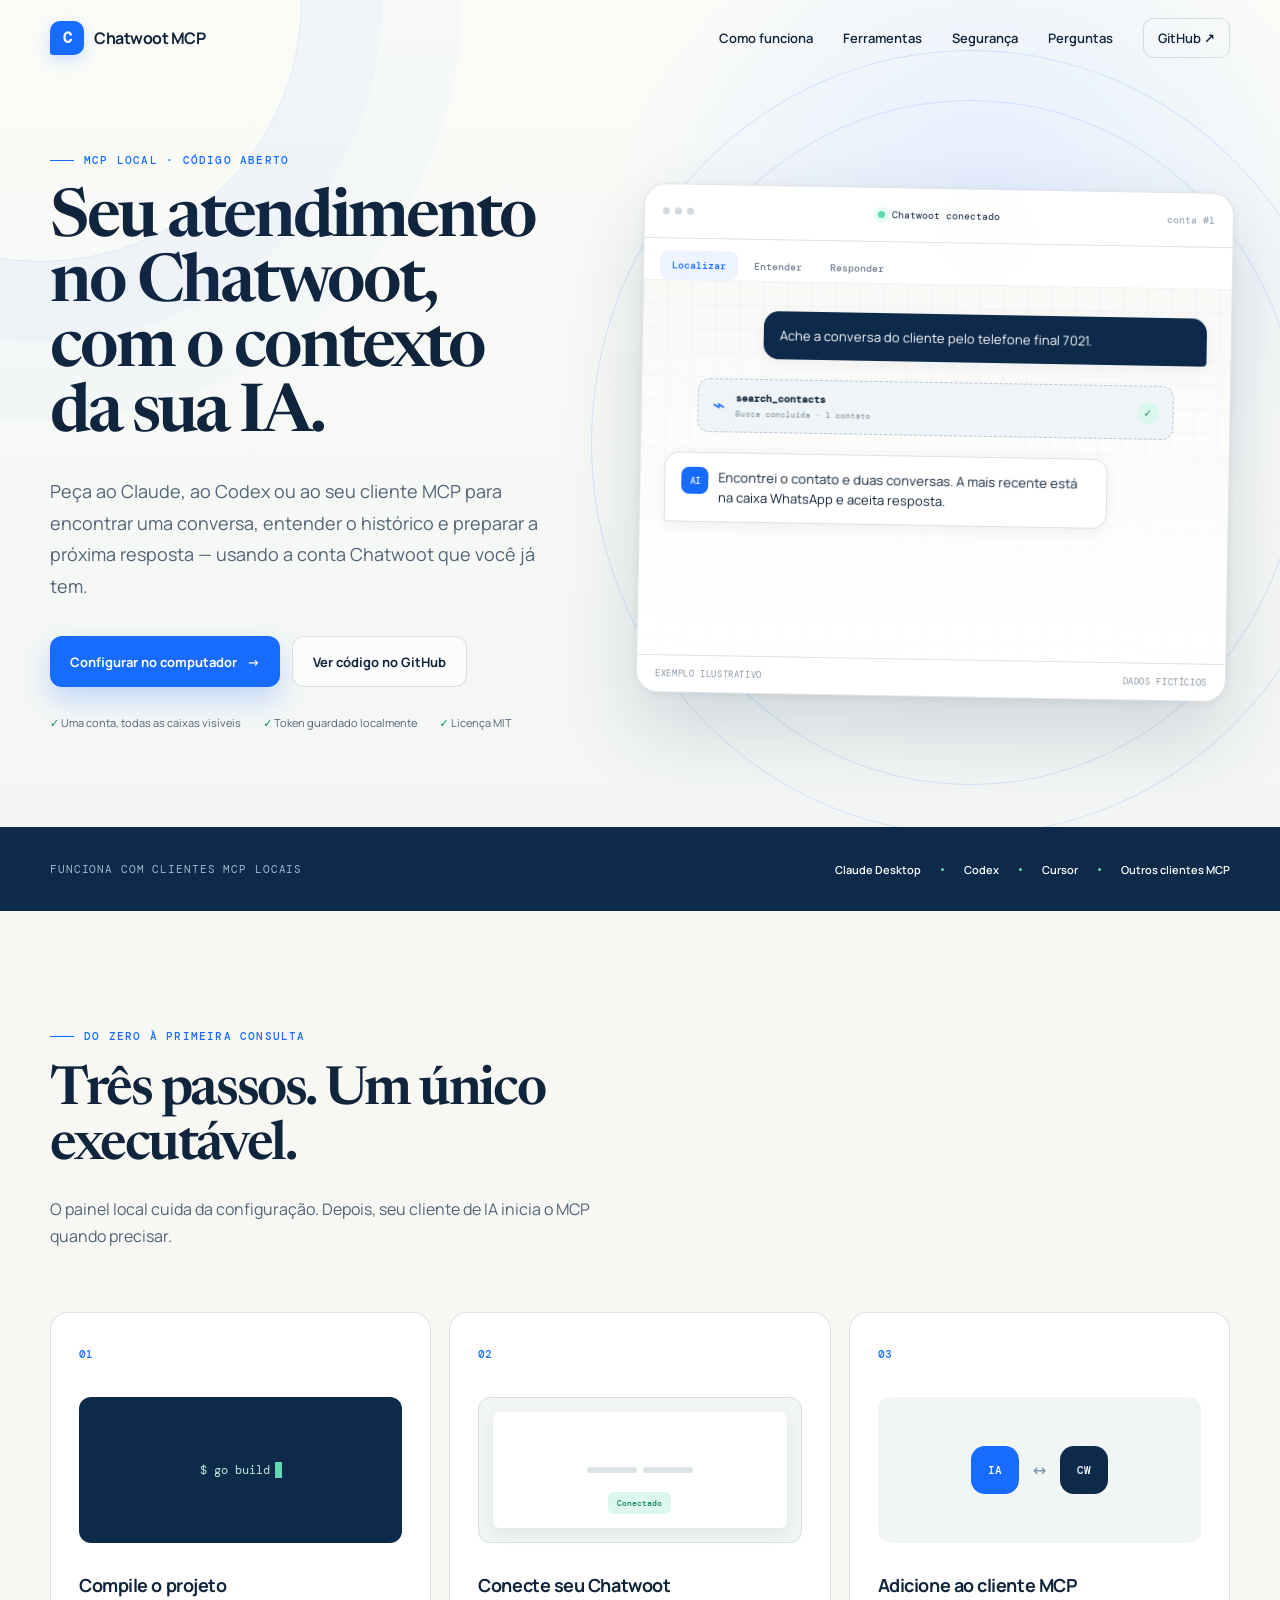
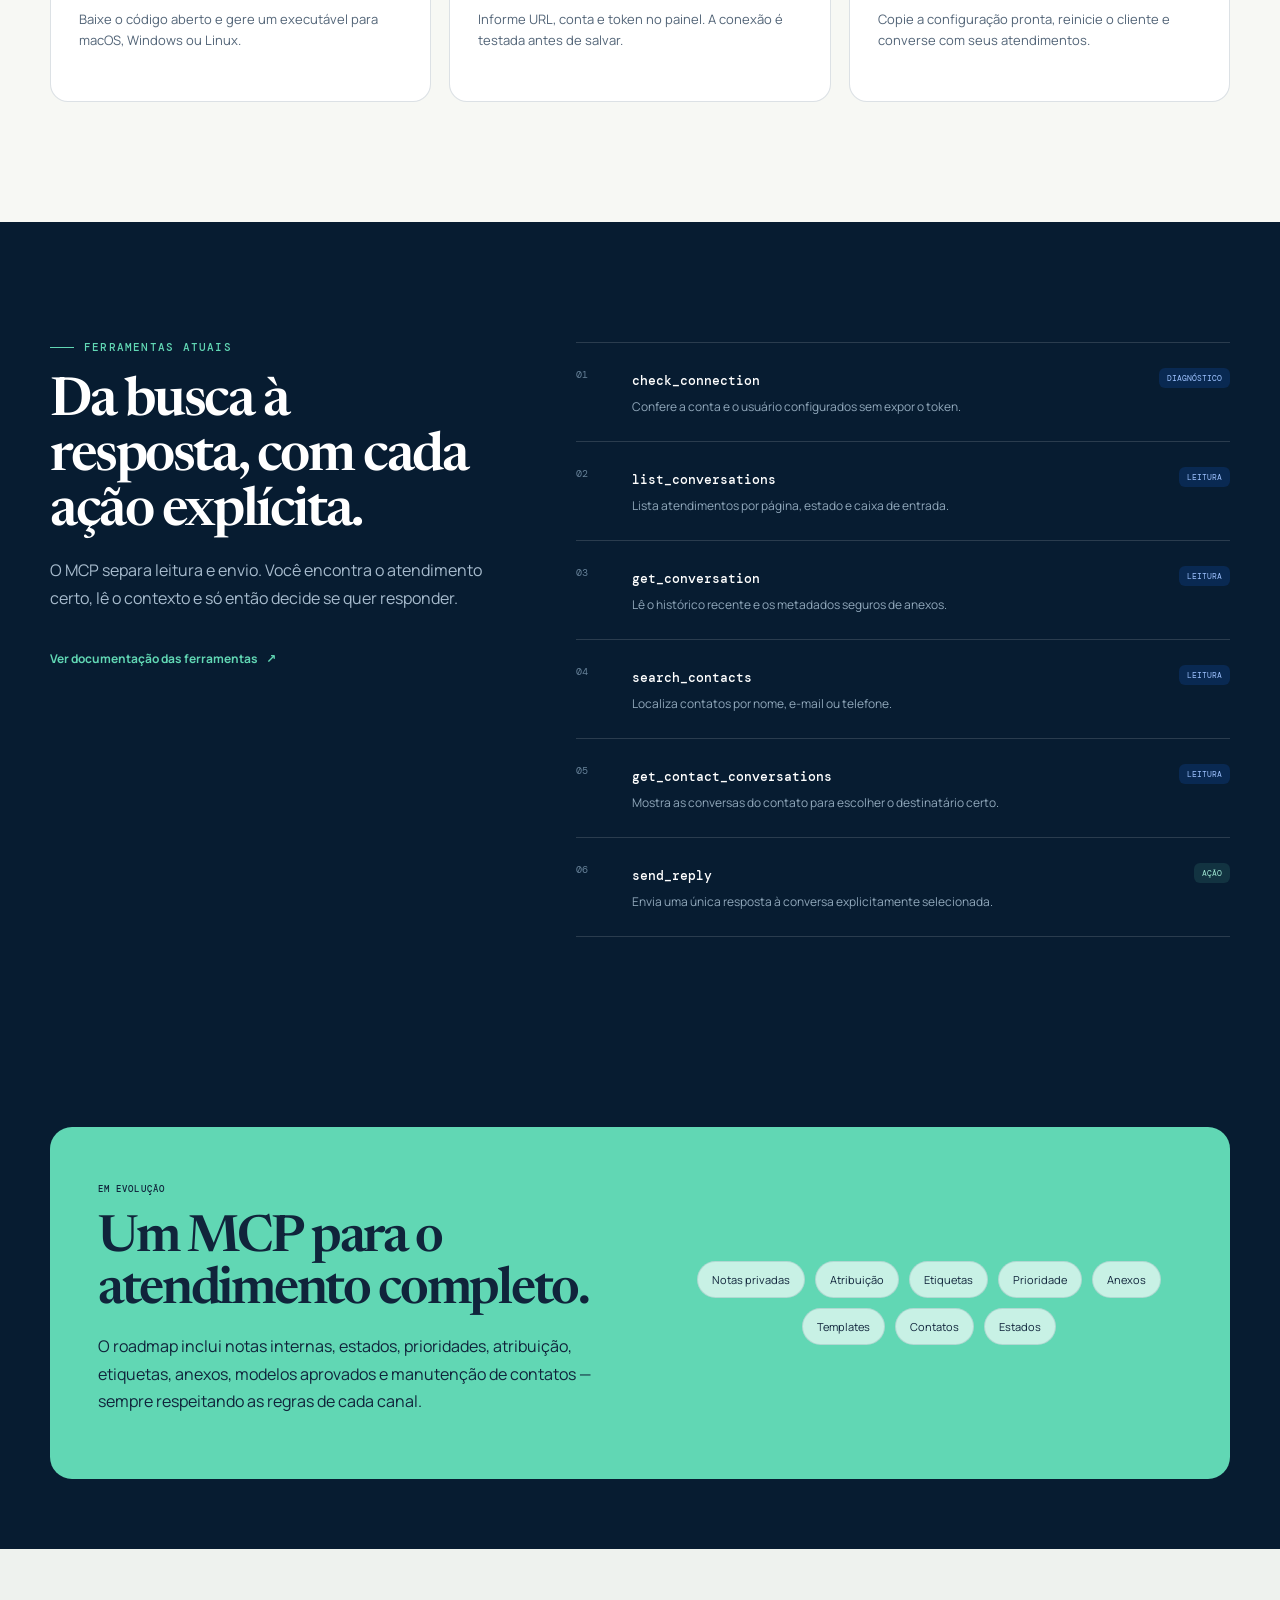
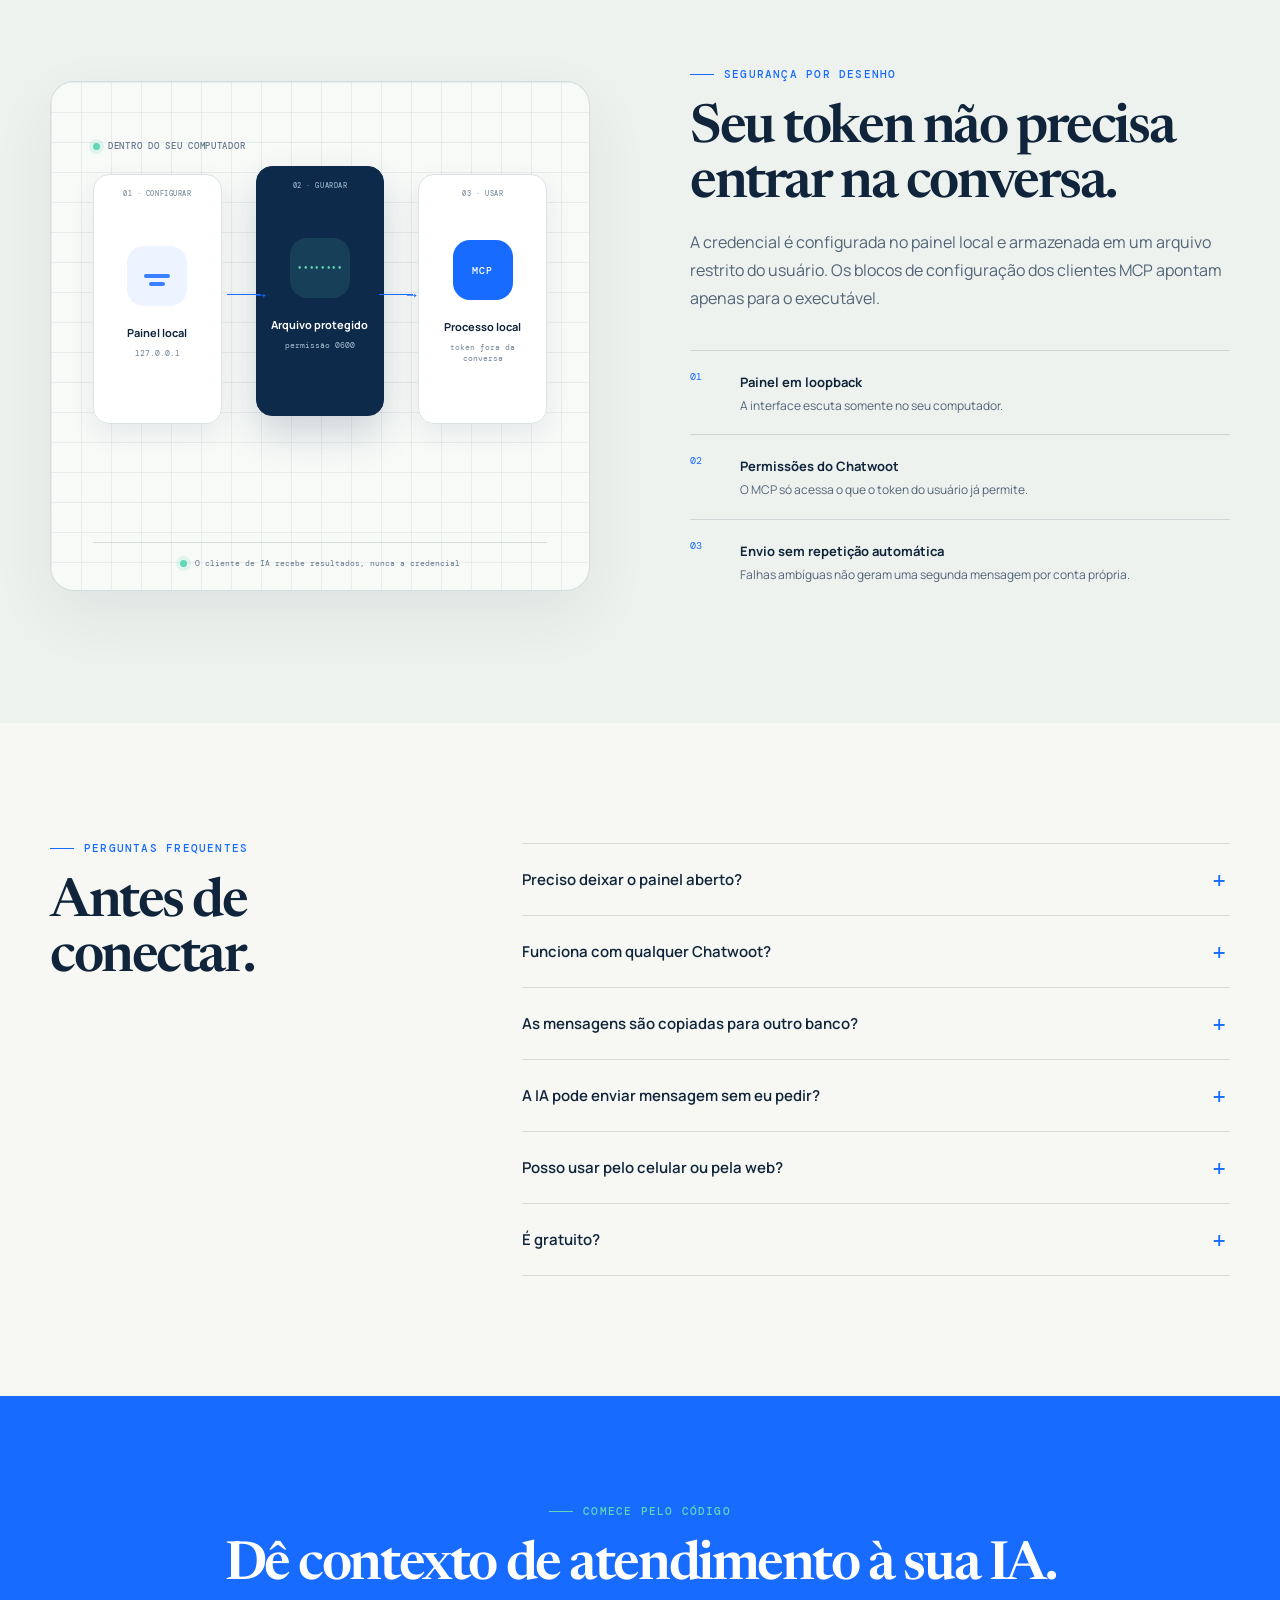
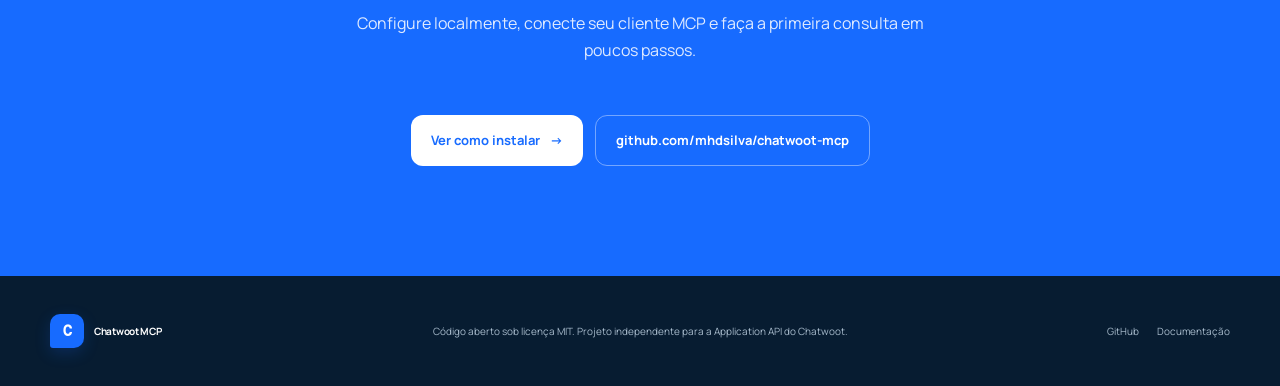
==== commit e77b26c3: "Merge remote-tracking branch 'origin/main'" ====
--- a/site/index.html
+++ b/site/index.html
@@ -3,9 +3,9 @@
   <head>
     <meta charset="utf-8" />
     <meta name="viewport" content="width=device-width, initial-scale=1" />
-    <meta name="description" content="Conecte seu agente de IA ao Chatwoot para consultar, organizar e resolver atendimentos com contexto." />
-    <meta name="theme-color" content="#081d32" />
-    <title>Chatwoot MCP — operações de atendimento para agentes de IA</title>
+    <meta name="description" content="Conecte Claude, Codex e outros clientes MCP ao seu Chatwoot para localizar contatos, ler conversas e responder clientes." />
+    <meta name="theme-color" content="#0d2a4a" />
+    <title>Chatwoot MCP — atendimento com contexto para sua IA</title>
     <link rel="icon" href="./assets/mark.svg" type="image/svg+xml" />
     <link rel="stylesheet" href="./style.css" />
     <script src="./script.js" defer></script>
@@ -19,14 +19,17 @@
           <span class="brand-mark" aria-hidden="true">C</span>
           <span>Chatwoot MCP</span>
         </a>
+
         <button class="menu-button" type="button" aria-expanded="false" aria-controls="main-nav" data-menu-button>
-          <span class="sr-only">Abrir menu</span><span></span><span></span>
+          <span class="sr-only">Abrir menu</span>
+          <span></span><span></span>
         </button>
+
         <nav class="main-nav" id="main-nav" aria-label="Navegação principal" data-menu>
-          <a href="#operacao">Operação</a>
+          <a href="#como-funciona">Como funciona</a>
           <a href="#ferramentas">Ferramentas</a>
-          <a href="#controle">Controle</a>
-          <a href="#instalacao">Instalação</a>
+          <a href="#seguranca">Segurança</a>
+          <a href="#perguntas">Perguntas</a>
           <a class="nav-github" href="https://github.com/mhdsilva/chatwoot-mcp">GitHub <span aria-hidden="true">↗</span></a>
         </nav>
       </div>
@@ -34,177 +37,197 @@
 
     <main id="conteudo">
       <section class="hero" id="topo">
-        <div class="shell hero-copy reveal">
-          <div class="eyebrow"><span></span> MCP local · open source</div>
-          <h1>Transforme conversas em trabalho resolvido.</h1>
-          <p>Seu agente consulta o histórico, organiza a fila e executa ações no Chatwoot com ferramentas claras para cada etapa do atendimento.</p>
+        <div class="hero-grid shell">
+          <div class="hero-copy reveal">
+            <div class="eyebrow"><span></span> MCP local · código aberto</div>
+            <h1>Seu atendimento no Chatwoot, com o contexto da sua IA.</h1>
+            <p class="hero-lead">Peça ao Claude, ao Codex ou ao seu cliente MCP para encontrar uma conversa, entender o histórico e preparar a próxima resposta — usando a conta Chatwoot que você já tem.</p>
+            <div class="hero-actions">
+              <a class="button button-primary" href="https://github.com/mhdsilva/chatwoot-mcp#configuracao-inicial">Configurar no computador <span aria-hidden="true">→</span></a>
+              <a class="button button-secondary" href="https://github.com/mhdsilva/chatwoot-mcp">Ver código no GitHub</a>
+            </div>
+            <ul class="trust-list" aria-label="Características principais">
+              <li><span aria-hidden="true">✓</span> Uma conta, todas as caixas visíveis</li>
+              <li><span aria-hidden="true">✓</span> Token guardado localmente</li>
+              <li><span aria-hidden="true">✓</span> Licença MIT</li>
+            </ul>
+          </div>
+
+          <div class="demo-wrap reveal" data-delay="1">
+            <div class="orbit orbit-one"></div>
+            <div class="orbit orbit-two"></div>
+            <article class="demo" aria-label="Exemplo ilustrativo de atendimento usando Chatwoot MCP">
+              <div class="demo-topbar">
+                <div class="window-dots" aria-hidden="true"><span></span><span></span><span></span></div>
+                <div class="demo-title"><span class="status-dot"></span> Chatwoot conectado</div>
+                <span class="demo-account">conta #1</span>
+              </div>
+              <div class="demo-tabs" role="tablist" aria-label="Exemplos de uso">
+                <button role="tab" aria-selected="true" data-demo-tab="localizar">Localizar</button>
+                <button role="tab" aria-selected="false" data-demo-tab="entender">Entender</button>
+                <button role="tab" aria-selected="false" data-demo-tab="responder">Responder</button>
+              </div>
+              <div class="demo-body" aria-live="polite" data-demo-body>
+                <div class="message user-message">Ache a conversa do cliente pelo telefone final 7021.</div>
+                <div class="tool-call"><span class="tool-icon">⌁</span><span><strong>search_contacts</strong><small>Busca concluída · 1 contato</small></span><span class="tool-check">✓</span></div>
+                <div class="message agent-message"><span class="avatar">AI</span><p>Encontrei o contato e duas conversas. A mais recente está na caixa WhatsApp e aceita resposta.</p></div>
+              </div>
+              <div class="demo-footer"><span>Exemplo ilustrativo</span><span>Dados fictícios</span></div>
+            </article>
+          </div>
+        </div>
+      </section>
+
+      <section class="signal-bar" aria-label="Compatibilidade">
+        <div class="shell signal-inner">
+          <span>Funciona com clientes MCP locais</span>
+          <div class="client-list" aria-label="Exemplos de clientes compatíveis">
+            <span>Claude Desktop</span><i></i><span>Codex</span><i></i><span>Cursor</span><i></i><span>Outros clientes MCP</span>
+          </div>
+        </div>
+      </section>
+
+      <section class="section section-steps" id="como-funciona">
+        <div class="shell">
+          <div class="section-heading reveal">
+            <div class="eyebrow"><span></span> Do zero à primeira consulta</div>
+            <h2>Três passos. Um único executável.</h2>
+            <p>O painel local cuida da configuração. Depois, seu cliente de IA inicia o MCP quando precisar.</p>
+          </div>
+
+          <ol class="steps-grid">
+            <li class="step-card reveal">
+              <span class="step-number">01</span>
+              <div class="step-art step-terminal" aria-hidden="true"><span>$ go build</span><span class="cursor"></span></div>
+              <h3>Compile o projeto</h3>
+              <p>Baixe o código aberto e gere um executável para macOS, Windows ou Linux.</p>
+            </li>
+            <li class="step-card reveal" data-delay="1">
+              <span class="step-number">02</span>
+              <div class="step-art step-panel" aria-hidden="true"><span></span><span></span><b>Conectado</b></div>
+              <h3>Conecte seu Chatwoot</h3>
+              <p>Informe URL, conta e token no painel. A conexão é testada antes de salvar.</p>
+            </li>
+            <li class="step-card reveal" data-delay="2">
+              <span class="step-number">03</span>
+              <div class="step-art step-link" aria-hidden="true"><span>IA</span><i>↔</i><span>CW</span></div>
+              <h3>Adicione ao cliente MCP</h3>
+              <p>Copie a configuração pronta, reinicie o cliente e converse com seus atendimentos.</p>
+            </li>
+          </ol>
+        </div>
+      </section>
+
+      <section class="section tools-section" id="ferramentas">
+        <div class="shell tools-layout">
+          <div class="tools-intro reveal">
+            <div class="eyebrow eyebrow-light"><span></span> Ferramentas atuais</div>
+            <h2>Da busca à resposta, com cada ação explícita.</h2>
+            <p>O MCP separa leitura e envio. Você encontra o atendimento certo, lê o contexto e só então decide se quer responder.</p>
+            <a class="text-link" href="https://github.com/mhdsilva/chatwoot-mcp#ferramentas-da-primeira-versao">Ver documentação das ferramentas <span aria-hidden="true">↗</span></a>
+          </div>
+
+          <div class="tools-list reveal" data-delay="1">
+            <article class="tool-row"><span class="tool-number">01</span><div><code>check_connection</code><p>Confere a conta e o usuário configurados sem expor o token.</p></div><span class="tool-type">diagnóstico</span></article>
+            <article class="tool-row"><span class="tool-number">02</span><div><code>list_conversations</code><p>Lista atendimentos por página, estado e caixa de entrada.</p></div><span class="tool-type">leitura</span></article>
+            <article class="tool-row"><span class="tool-number">03</span><div><code>get_conversation</code><p>Lê o histórico recente e os metadados seguros de anexos.</p></div><span class="tool-type">leitura</span></article>
+            <article class="tool-row"><span class="tool-number">04</span><div><code>search_contacts</code><p>Localiza contatos por nome, e-mail ou telefone.</p></div><span class="tool-type">leitura</span></article>
+            <article class="tool-row"><span class="tool-number">05</span><div><code>get_contact_conversations</code><p>Mostra as conversas do contato para escolher o destinatário certo.</p></div><span class="tool-type">leitura</span></article>
+            <article class="tool-row"><span class="tool-number">06</span><div><code>send_reply</code><p>Envia uma única resposta à conversa explicitamente selecionada.</p></div><span class="tool-type tool-type-write">ação</span></article>
+          </div>
+        </div>
+      </section>
+
+      <section class="section evolution-section">
+        <div class="shell evolution-card reveal">
+          <div>
+            <span class="mini-label">EM EVOLUÇÃO</span>
+            <h2>Um MCP para o atendimento completo.</h2>
+            <p>O roadmap inclui notas internas, estados, prioridades, atribuição, etiquetas, anexos, modelos aprovados e manutenção de contatos — sempre respeitando as regras de cada canal.</p>
+          </div>
+          <div class="roadmap-cloud" aria-label="Funcionalidades planejadas">
+            <span>Notas privadas</span><span>Atribuição</span><span>Etiquetas</span><span>Prioridade</span><span>Anexos</span><span>Templates</span><span>Contatos</span><span>Estados</span>
+          </div>
+        </div>
+      </section>
+
+      <section class="section security-section" id="seguranca">
+        <div class="shell security-grid">
+          <div class="security-visual reveal" aria-label="Fluxo local da credencial, do painel para o arquivo protegido e então para o processo MCP">
+            <div class="device-label"><span></span> dentro do seu computador</div>
+            <div class="security-flow">
+              <div class="security-card">
+                <span class="security-step">01 · CONFIGURAR</span>
+                <div class="security-icon panel-icon" aria-hidden="true"><i></i><i></i><i></i></div>
+                <strong>Painel local</strong>
+                <small>127.0.0.1</small>
+              </div>
+              <div class="flow-connector" aria-hidden="true"><span></span><b>↓</b></div>
+              <div class="security-card security-card-key">
+                <span class="security-step">02 · GUARDAR</span>
+                <div class="security-icon key-icon" aria-hidden="true"><span>••••••••</span></div>
+                <strong>Arquivo protegido</strong>
+                <small>permissão 0600</small>
+              </div>
+              <div class="flow-connector" aria-hidden="true"><span></span><b>↓</b></div>
+              <div class="security-card">
+                <span class="security-step">03 · USAR</span>
+                <div class="security-icon mcp-icon" aria-hidden="true">MCP</div>
+                <strong>Processo local</strong>
+                <small>token fora da conversa</small>
+              </div>
+            </div>
+            <div class="device-footer"><span class="status-dot"></span> O cliente de IA recebe resultados, nunca a credencial</div>
+          </div>
+          <div class="security-copy reveal" data-delay="1">
+            <div class="eyebrow"><span></span> Segurança por desenho</div>
+            <h2>Seu token não precisa entrar na conversa.</h2>
+            <p>A credencial é configurada no painel local e armazenada em um arquivo restrito do usuário. Os blocos de configuração dos clientes MCP apontam apenas para o executável.</p>
+            <ul class="detail-list">
+              <li><span>01</span><div><strong>Painel em loopback</strong><p>A interface escuta somente no seu computador.</p></div></li>
+              <li><span>02</span><div><strong>Permissões do Chatwoot</strong><p>O MCP só acessa o que o token do usuário já permite.</p></div></li>
+              <li><span>03</span><div><strong>Envio sem repetição automática</strong><p>Falhas ambíguas não geram uma segunda mensagem por conta própria.</p></div></li>
+            </ul>
+          </div>
+        </div>
+      </section>
+
+      <section class="section faq-section" id="perguntas">
+        <div class="shell faq-grid">
+          <div class="section-heading reveal">
+            <div class="eyebrow"><span></span> Perguntas frequentes</div>
+            <h2>Antes de conectar.</h2>
+          </div>
+          <div class="faq-list reveal" data-delay="1">
+            <details><summary>Preciso deixar o painel aberto?</summary><p>Não. O painel configura e testa a conexão. Depois de salvo, o cliente de IA inicia o comando MCP diretamente.</p></details>
+            <details><summary>Funciona com qualquer Chatwoot?</summary><p>O projeto usa a Application API do Chatwoot. Você precisa da URL da instalação, do ID da conta e de um token pessoal com as permissões necessárias.</p></details>
+            <details><summary>As mensagens são copiadas para outro banco?</summary><p>Não na versão atual. O MCP consulta a API do Chatwoot quando uma ferramenta é chamada e não mantém um índice próprio das conversas.</p></details>
+            <details><summary>A IA pode enviar mensagem sem eu pedir?</summary><p>Leituras e envios são ferramentas separadas. Uma resposta exige uma chamada explícita com o ID da conversa e o texto; seu cliente de IA ainda pode aplicar suas próprias regras de confirmação.</p></details>
+            <details><summary>Posso usar pelo celular ou pela web?</summary><p>A versão atual usa MCP local por stdio, então o cliente precisa rodar no mesmo computador. Um transporte remoto seguro está no roadmap.</p></details>
+            <details><summary>É gratuito?</summary><p>O Chatwoot MCP é um projeto aberto sob licença MIT. Sua instalação Chatwoot e o cliente de IA podem ter custos próprios.</p></details>
+          </div>
+        </div>
+      </section>
+
+      <section class="final-cta">
+        <div class="shell final-cta-inner reveal">
+          <div class="eyebrow eyebrow-light"><span></span> Comece pelo código</div>
+          <h2>Dê contexto de atendimento à sua IA.</h2>
+          <p>Configure localmente, conecte seu cliente MCP e faça a primeira consulta em poucos passos.</p>
           <div class="hero-actions">
-            <a class="button button-primary" href="#instalacao">Conectar meu Chatwoot <span aria-hidden="true">→</span></a>
-            <a class="button button-secondary" href="https://github.com/mhdsilva/chatwoot-mcp">Explorar o código</a>
-          </div>
-        </div>
-
-        <div class="workspace-wrap shell reveal" data-delay="1" id="operacao">
-          <div class="workspace-note"><span></span> Demonstração interativa · dados fictícios</div>
-          <div class="workspace">
-            <aside class="workspace-rail" aria-label="Navegação ilustrativa">
-              <span class="rail-logo">C</span>
-              <button class="rail-item active" aria-label="Conversas">⌁</button>
-              <button class="rail-item" aria-label="Contatos">◎</button>
-              <button class="rail-item" aria-label="Relatórios">⌗</button>
-              <span class="rail-spacer"></span>
-              <span class="rail-avatar">MS</span>
-            </aside>
-
-            <div class="workspace-main">
-              <div class="workspace-topbar">
-                <div><span class="workspace-kicker">CENTRAL DE OPERAÇÕES</span><h2>Atendimentos</h2></div>
-                <div class="connection"><i></i> Chatwoot conectado</div>
-              </div>
-
-              <div class="metrics" aria-label="Resumo ilustrativo">
-                <div><span>Abertos</span><strong>12</strong></div>
-                <div><span>Sem responsável</span><strong>3</strong></div>
-                <div><span>Aguardando</span><strong>5</strong></div>
-                <div><span>Resolvidos hoje</span><strong>18</strong></div>
-              </div>
-
-              <div class="board-toolbar">
-                <div class="filter-group" aria-label="Filtrar canal">
-                  <button class="filter active" data-filter="all">Todos</button>
-                  <button class="filter" data-filter="whatsapp">WhatsApp</button>
-                  <button class="filter" data-filter="email">E-mail</button>
-                </div>
-                <span>7 na visualização</span>
-              </div>
-
-              <div class="kanban" data-board>
-                <section class="kanban-column">
-                  <header><span>Triagem</span><b>3</b></header>
-                  <div class="ticket-list">
-                    <button class="ticket selected" data-ticket="acme" data-channel="whatsapp">
-                      <span class="ticket-top"><i class="channel whatsapp">W</i><small>#9321 · 4 min</small><em class="priority urgent">Urgente</em></span>
-                      <strong>Acme Logística</strong><p>Preciso alterar o endereço antes do envio.</p>
-                      <span class="ticket-meta"><b>VIP</b><i>Sem responsável</i></span>
-                    </button>
-                    <button class="ticket" data-ticket="juliana" data-channel="email">
-                      <span class="ticket-top"><i class="channel email">@</i><small>#9318 · 12 min</small></span>
-                      <strong>Juliana Costa</strong><p>Dúvida sobre a renovação do plano.</p>
-                      <span class="ticket-meta"><b>Financeiro</b><i>Sem responsável</i></span>
-                    </button>
-                    <button class="ticket" data-ticket="norte" data-channel="whatsapp">
-                      <span class="ticket-top"><i class="channel whatsapp">W</i><small>#9312 · 21 min</small></span>
-                      <strong>Mercado Norte</strong><p>O boleto ainda não foi compensado.</p>
-                      <span class="ticket-meta"><b>Pagamento</b><i>Raquel</i></span>
-                    </button>
-                  </div>
-                </section>
-
-                <section class="kanban-column">
-                  <header><span>Em atendimento</span><b>2</b></header>
-                  <div class="ticket-list">
-                    <button class="ticket" data-ticket="oficina" data-channel="whatsapp">
-                      <span class="ticket-top"><i class="channel whatsapp">W</i><small>#9309 · 8 min</small><em class="priority high">Alta</em></span>
-                      <strong>Oficina Central</strong><p>Enviou fotos da peça com defeito.</p>
-                      <span class="ticket-meta"><b>Suporte</b><i>Marcos</i></span>
-                    </button>
-                    <button class="ticket" data-ticket="beatriz" data-channel="email">
-                      <span class="ticket-top"><i class="channel email">@</i><small>#9297 · 34 min</small></span>
-                      <strong>Beatriz Lima</strong><p>Acesso liberado, aguardando validação.</p>
-                      <span class="ticket-meta"><b>Onboarding</b><i>Camila</i></span>
-                    </button>
-                  </div>
-                </section>
-
-                <section class="kanban-column">
-                  <header><span>Aguardando cliente</span><b>2</b></header>
-                  <div class="ticket-list">
-                    <button class="ticket" data-ticket="solar" data-channel="email">
-                      <span class="ticket-top"><i class="channel email">@</i><small>#9274 · 1 h</small></span>
-                      <strong>Solar Engenharia</strong><p>Solicitamos o número do pedido.</p>
-                      <span class="ticket-meta"><b>Comercial</b><i>Raquel</i></span>
-                    </button>
-                    <button class="ticket" data-ticket="lucas" data-channel="whatsapp">
-                      <span class="ticket-top"><i class="channel whatsapp">W</i><small>#9251 · 2 h</small></span>
-                      <strong>Lucas Martins</strong><p>Proposta enviada para aprovação.</p>
-                      <span class="ticket-meta"><b>Proposta</b><i>Marcos</i></span>
-                    </button>
-                  </div>
-                </section>
-              </div>
-            </div>
-
-            <aside class="ticket-inspector" aria-live="polite">
-              <div class="inspector-head"><span>AGENTE MCP</span><i></i></div>
-              <div class="inspector-contact"><span class="contact-avatar" data-inspector-avatar>AL</span><div><strong data-inspector-name>Acme Logística</strong><small data-inspector-id>Conversa #9321</small></div></div>
-              <div class="inspector-summary">
-                <span>RESUMO DO CONTEXTO</span>
-                <p data-inspector-summary>Cliente precisa corrigir o endereço de um pedido que ainda não foi despachado.</p>
-              </div>
-              <div class="action-trace">
-                <div class="trace done"><i>✓</i><span><strong>Histórico consultado</strong><small data-inspector-history>24 mensagens analisadas</small></span></div>
-                <div class="trace done"><i>✓</i><span><strong>Prioridade identificada</strong><small data-inspector-priority>Urgente · risco de despacho</small></span></div>
-                <div class="trace"><i>3</i><span><strong>Próxima ação sugerida</strong><small data-inspector-action>Confirmar novo endereço e sinalizar logística</small></span></div>
-              </div>
-              <div class="inspector-command"><span>Pronto para executar</span><code data-inspector-tool>assign_conversation</code></div>
-              <button class="simulate-button" type="button" data-simulate>Simular próxima ação <span>→</span></button>
-            </aside>
-          </div>
-        </div>
-      </section>
-
-      <section class="workflow section">
-        <div class="shell">
-          <div class="section-heading reveal"><div class="eyebrow"><span></span> Fluxo completo</div><h2>Do primeiro sinal à resolução.</h2><p>O agente combina ferramentas pequenas e explícitas para avançar cada atendimento com o contexto certo.</p></div>
-          <ol class="workflow-grid">
-            <li class="reveal"><span>01</span><i>⌕</i><h3>Encontre</h3><p>Busque contatos e conversas entre todas as caixas visíveis.</p><code>search_contacts</code></li>
-            <li class="reveal" data-delay="1"><span>02</span><i>≡</i><h3>Entenda</h3><p>Leia o histórico, os anexos e o estado atual do atendimento.</p><code>get_conversation</code></li>
-            <li class="reveal" data-delay="2"><span>03</span><i>↗</i><h3>Organize</h3><p>Atribua responsáveis, prioridade, etiquetas e status.</p><code>assign_conversation</code></li>
-            <li class="reveal" data-delay="3"><span>04</span><i>✓</i><h3>Resolva</h3><p>Responda, registre uma nota ou encerre a conversa.</p><code>send_reply</code></li>
-          </ol>
-        </div>
-      </section>
-
-      <section class="tools-section section" id="ferramentas">
-        <div class="shell">
-          <div class="tools-heading reveal"><div><div class="eyebrow eyebrow-light"><span></span> Caixa de ferramentas</div><h2>Uma API operacional para seu agente.</h2></div><p>Ferramentas organizadas pelo trabalho que você precisa concluir no Chatwoot.</p></div>
-          <div class="capability-grid">
-            <article class="capability reveal"><div class="capability-icon">01</div><h3>Conversas</h3><p>Consulte o contexto e mantenha o atendimento em movimento.</p><ul><li><code>list_conversations</code></li><li><code>get_conversation</code></li><li><code>add_private_note</code></li><li><code>set_priority</code></li><li><code>set_conversation_status</code></li></ul></article>
-            <article class="capability reveal" data-delay="1"><div class="capability-icon">02</div><h3>Roteamento</h3><p>Organize a fila e entregue cada caso à pessoa certa.</p><ul><li><code>list_inboxes</code></li><li><code>list_agents</code></li><li><code>assign_conversation</code></li><li><code>get_conversation_labels</code></li><li><code>add_conversation_labels</code></li></ul></article>
-            <article class="capability reveal" data-delay="2"><div class="capability-icon">03</div><h3>Mensagens</h3><p>Use o formato aceito por cada canal para responder.</p><ul><li><code>send_reply</code></li><li><code>send_attachment</code></li><li><code>list_message_templates</code></li><li><code>send_template</code></li></ul><small>Recursos variam conforme o canal.</small></article>
-            <article class="capability reveal" data-delay="3"><div class="capability-icon">04</div><h3>Contatos</h3><p>Encontre, atualize e inicie novos atendimentos.</p><ul><li><code>search_contacts</code></li><li><code>get_contact</code></li><li><code>update_contact</code></li><li><code>create_conversation</code></li></ul></article>
-          </div>
-        </div>
-      </section>
-
-      <section class="control-section section" id="controle">
-        <div class="shell control-grid">
-          <div class="control-copy reveal">
-            <div class="eyebrow"><span></span> Controle operacional</div>
-            <h2>Cada mudança deixa um rastro claro.</h2>
-            <p>O MCP trabalha com IDs explícitos e confirma o resultado retornado pelo Chatwoot. Se uma entrega ficar ambígua, ela não é repetida por conta própria.</p>
-            <ul class="control-list"><li><span>01</span><div><strong>Alvo identificado</strong><p>Conta, caixa, contato e conversa aparecem antes da ação.</p></div></li><li><span>02</span><div><strong>Estado confirmado pela API</strong><p>A resposta inclui os dados que o Chatwoot realmente aceitou.</p></div></li><li><span>03</span><div><strong>Regras do canal preservadas</strong><p>Templates, anexos e janelas de envio seguem a capacidade da caixa.</p></div></li></ul>
-          </div>
-          <div class="audit-console reveal" data-delay="1" aria-label="Exemplo ilustrativo de trilha de execução">
-            <div class="console-bar"><span><i></i><i></i><i></i></span><b>execução #cw-1842</b><em>concluída</em></div>
-            <div class="console-body">
-              <div class="console-time">10:42:08</div><div class="console-event"><span>CONSULTA</span><strong>get_conversation</strong><p>account_id: 1 · conversation_id: 9321</p></div>
-              <div class="console-time">10:42:09</div><div class="console-event"><span>DECISÃO</span><strong>Contexto validado</strong><p>pedido localizado · canal WhatsApp</p></div>
-              <div class="console-time">10:42:11</div><div class="console-event accent"><span>AÇÃO</span><strong>assign_conversation</strong><p>assignee_id: 17 · status: accepted</p></div>
-              <div class="console-result"><i>✓</i><span><strong>Confirmado pelo Chatwoot</strong><small>responsável: Marcos · conversation_id: 9321</small></span></div>
-            </div>
-          </div>
-        </div>
-      </section>
-
-      <section class="install-section section" id="instalacao">
-        <div class="shell install-card reveal">
-          <div><div class="eyebrow eyebrow-light"><span></span> Comece local</div><h2>Seu Chatwoot, disponível no cliente MCP.</h2><p>Configure a URL, a conta e o token no painel local. Depois conecte Claude, Codex, Cursor ou outro cliente compatível.</p><div class="hero-actions"><a class="button button-white" href="https://github.com/mhdsilva/chatwoot-mcp#configuracao-inicial">Ver instalação <span>→</span></a><a class="button button-ghost" href="https://github.com/mhdsilva/chatwoot-mcp">GitHub</a></div></div>
-          <div class="install-steps"><div><span>1</span><p><strong>Instale</strong><small>Baixe ou compile o executável.</small></p></div><i></i><div><span>2</span><p><strong>Conecte</strong><small>Use o painel no seu computador.</small></p></div><i></i><div><span>3</span><p><strong>Atenda</strong><small>Chame as ferramentas pela IA.</small></p></div></div>
+            <a class="button button-white" href="https://github.com/mhdsilva/chatwoot-mcp#configuracao-inicial">Ver como instalar <span aria-hidden="true">→</span></a>
+            <a class="button button-ghost" href="https://github.com/mhdsilva/chatwoot-mcp">github.com/mhdsilva/chatwoot-mcp</a>
+          </div>
         </div>
       </section>
     </main>
 
-    <footer class="site-footer"><div class="shell footer-inner"><a class="brand" href="#topo"><span class="brand-mark">C</span><span>Chatwoot MCP</span></a><p>Projeto independente e aberto sob licença MIT.</p><div><a href="https://github.com/mhdsilva/chatwoot-mcp">Código</a><a href="https://github.com/mhdsilva/chatwoot-mcp/blob/main/README.md">Documentação</a></div></div></footer>
+    <footer class="site-footer">
+      <div class="shell footer-inner">
+        <a class="brand brand-footer" href="#topo"><span class="brand-mark" aria-hidden="true">C</span><span>Chatwoot MCP</span></a>
+        <p>Código aberto sob licença MIT. Projeto independente para a Application API do Chatwoot.</p>
+        <div><a href="https://github.com/mhdsilva/chatwoot-mcp">GitHub</a><a href="https://github.com/mhdsilva/chatwoot-mcp/blob/main/README.md">Documentação</a></div>
+      </div>
+    </footer>
   </body>
 </html>
--- a/site/style.css
+++ b/site/style.css
@@ -2,14 +2,15 @@
 
 :root {
   --ink: #10243b;
-  --ink-soft: #5b6b7b;
-  --navy: #0b2744;
-  --navy-deep: #071a2d;
+  --ink-soft: #526477;
+  --navy: #0d2a4a;
+  --navy-deep: #071c31;
   --blue: #176bff;
-  --mint: #65d9b6;
-  --paper: #f4f6f2;
-  --white: #fff;
-  --line: rgba(10, 39, 68, .13);
+  --sky: #dcecff;
+  --mint: #61d7b4;
+  --paper: #f7f8f4;
+  --white: #ffffff;
+  --line: rgba(13, 42, 74, 0.14);
   --serif: 'Newsreader', Georgia, serif;
   --sans: 'Manrope', system-ui, sans-serif;
   --mono: 'DM Mono', ui-monospace, monospace;
@@ -20,138 +21,203 @@
 body { margin: 0; color: var(--ink); background: var(--paper); font-family: var(--sans); -webkit-font-smoothing: antialiased; }
 a { color: inherit; }
 button { font: inherit; }
-.shell { width: min(1220px, calc(100% - 40px)); margin-inline: auto; }
+.shell { width: min(1180px, calc(100% - 40px)); margin-inline: auto; }
 .sr-only { position: absolute; width: 1px; height: 1px; padding: 0; margin: -1px; overflow: hidden; clip: rect(0,0,0,0); white-space: nowrap; border: 0; }
-.skip-link { position: fixed; z-index: 100; top: 12px; left: 12px; padding: 10px 14px; background: white; transform: translateY(-150%); }
+.skip-link { position: fixed; z-index: 100; top: 12px; left: 12px; padding: 10px 14px; background: var(--white); transform: translateY(-150%); }
 .skip-link:focus { transform: none; }
 
-.site-header { position: fixed; z-index: 30; inset: 0 0 auto; height: 72px; border-bottom: 1px solid transparent; transition: .25s ease; }
-.site-header.scrolled { background: rgba(244,246,242,.9); border-color: var(--line); backdrop-filter: blur(18px); }
+.site-header { position: fixed; z-index: 20; inset: 0 0 auto; height: 76px; border-bottom: 1px solid transparent; transition: .25s ease; }
+.site-header.scrolled { background: rgba(247,248,244,.9); border-color: var(--line); backdrop-filter: blur(18px); }
 .header-inner { height: 100%; display: flex; align-items: center; justify-content: space-between; }
 .brand { display: inline-flex; align-items: center; gap: 10px; font-weight: 700; text-decoration: none; letter-spacing: -.03em; }
-.brand-mark { display: grid; place-items: center; width: 34px; height: 34px; color: white; background: var(--blue); border-radius: 10px 10px 10px 3px; font: 500 15px var(--mono); box-shadow: 0 5px 16px rgba(23,107,255,.2); }
-.main-nav { display: flex; align-items: center; gap: 28px; font-size: 12px; font-weight: 600; }
+.brand-mark { display: grid; place-items: center; width: 34px; height: 34px; color: var(--white); background: var(--blue); border-radius: 10px 10px 10px 3px; font-family: var(--mono); font-size: 15px; box-shadow: 0 5px 16px rgba(23,107,255,.2); }
+.main-nav { display: flex; align-items: center; gap: 30px; font-size: 13px; font-weight: 600; }
 .main-nav a { text-decoration: none; }
 .main-nav a:hover { color: var(--blue); }
 .nav-github { padding: 10px 14px; border: 1px solid var(--line); border-radius: 10px; }
 .menu-button { display: none; background: none; border: 0; padding: 10px; }
 .menu-button > span:not(.sr-only) { display: block; width: 22px; height: 2px; margin: 5px; background: var(--ink); }
 
-.hero { position: relative; padding: 144px 0 84px; overflow: hidden; background: radial-gradient(circle at 78% 12%, #dce9ff 0, transparent 27%), linear-gradient(180deg, #fafbf7, #edf3f0); }
-.hero::before { content: ''; position: absolute; inset: 0; opacity: .28; background-image: linear-gradient(var(--line) 1px, transparent 1px), linear-gradient(90deg, var(--line) 1px, transparent 1px); background-size: 48px 48px; mask-image: linear-gradient(to bottom, black, transparent 75%); pointer-events: none; }
-.hero-copy { position: relative; z-index: 1; max-width: 850px; text-align: center; }
-.eyebrow { display: flex; align-items: center; gap: 10px; margin-bottom: 20px; color: var(--blue); font: 500 10px/1 var(--mono); letter-spacing: .11em; text-transform: uppercase; }
+.hero { position: relative; min-height: 790px; padding: 150px 0 92px; overflow: hidden; background: radial-gradient(circle at 77% 28%, #e2edff 0, rgba(226,237,255,0) 32%), linear-gradient(180deg, #fbfcf8, #f3f6f5); }
+.hero::before { content: ''; position: absolute; width: 520px; height: 520px; top: -260px; left: -220px; border: 1px solid rgba(23,107,255,.13); border-radius: 50%; box-shadow: 0 0 0 80px rgba(23,107,255,.025), 0 0 0 160px rgba(23,107,255,.02); }
+.hero-grid { display: grid; grid-template-columns: .92fr 1.08fr; align-items: center; gap: 70px; }
+.eyebrow { display: flex; align-items: center; gap: 10px; margin-bottom: 22px; color: var(--blue); font: 500 11px/1 var(--mono); letter-spacing: .11em; text-transform: uppercase; }
 .eyebrow > span { width: 24px; height: 1px; background: currentColor; }
-.hero-copy .eyebrow { justify-content: center; }
-.hero h1, .section h2 { margin: 0; font-family: var(--serif); font-weight: 600; letter-spacing: -.045em; }
-.hero h1 { font-size: clamp(57px, 6.4vw, 88px); line-height: .94; }
-.hero-copy > p { max-width: 690px; margin: 26px auto 0; color: var(--ink-soft); font-size: 17px; line-height: 1.75; }
-.hero-actions { display: flex; flex-wrap: wrap; justify-content: center; gap: 12px; margin-top: 30px; }
-.button { display: inline-flex; align-items: center; justify-content: center; gap: 10px; min-height: 50px; padding: 0 20px; border-radius: 11px; text-decoration: none; font-size: 12px; font-weight: 700; transition: .2s ease; }
+.hero h1, .section h2, .final-cta h2 { margin: 0; font-family: var(--serif); font-weight: 600; letter-spacing: -.045em; }
+.hero h1 { max-width: 650px; font-size: clamp(54px, 5.2vw, 79px); line-height: .98; }
+.hero-lead { max-width: 620px; margin: 28px 0 0; color: var(--ink-soft); font-size: 18px; line-height: 1.75; }
+.hero-actions { display: flex; flex-wrap: wrap; gap: 12px; margin-top: 34px; }
+.button { display: inline-flex; justify-content: center; align-items: center; gap: 10px; min-height: 51px; padding: 0 20px; border-radius: 12px; text-decoration: none; font-size: 13px; font-weight: 700; transition: transform .2s ease, box-shadow .2s ease, background .2s ease; }
 .button:hover { transform: translateY(-2px); }
-.button-primary { color: white; background: var(--blue); box-shadow: 0 13px 30px rgba(23,107,255,.22); }
-.button-secondary { background: rgba(255,255,255,.72); border: 1px solid var(--line); }
-
-.workspace-wrap { position: relative; z-index: 2; margin-top: 70px; }
-.workspace-note { display: flex; justify-content: flex-end; align-items: center; gap: 8px; margin: 0 8px 10px; color: #718191; font: 9px var(--mono); text-transform: uppercase; letter-spacing: .07em; }
-.workspace-note span { width: 6px; height: 6px; background: var(--mint); border-radius: 50%; box-shadow: 0 0 0 4px rgba(101,217,182,.16); }
-.workspace { min-height: 630px; display: grid; grid-template-columns: 62px minmax(0,1fr) 276px; color: #dbe8f4; background: var(--navy-deep); border: 1px solid rgba(7,26,45,.3); border-radius: 20px; overflow: hidden; box-shadow: 0 36px 90px rgba(7,26,45,.22); }
-.workspace-rail { display: flex; flex-direction: column; align-items: center; gap: 13px; padding: 16px 9px; border-right: 1px solid rgba(255,255,255,.09); background: #061523; }
-.rail-logo { display: grid; place-items: center; width: 35px; height: 35px; margin-bottom: 11px; background: var(--blue); border-radius: 10px 10px 10px 3px; font: 500 13px var(--mono); }
-.rail-item { width: 38px; height: 38px; color: #698097; background: transparent; border: 0; border-radius: 9px; cursor: default; }
-.rail-item.active { color: white; background: rgba(23,107,255,.25); }
-.rail-spacer { flex: 1; }
-.rail-avatar { display: grid; place-items: center; width: 31px; height: 31px; color: var(--navy); background: var(--mint); border-radius: 50%; font: 500 8px var(--mono); }
-.workspace-main { min-width: 0; padding: 23px 20px 20px; }
-.workspace-topbar { display: flex; align-items: center; justify-content: space-between; }
-.workspace-kicker { color: #668097; font: 500 8px var(--mono); letter-spacing: .1em; }
-.workspace-topbar h2 { margin: 4px 0 0; font-size: 21px; letter-spacing: -.03em; }
-.connection { display: flex; align-items: center; gap: 8px; padding: 8px 10px; color: #a9bdcf; background: rgba(255,255,255,.05); border: 1px solid rgba(255,255,255,.08); border-radius: 8px; font: 8px var(--mono); }
-.connection i { width: 6px; height: 6px; background: var(--mint); border-radius: 50%; }
-.metrics { display: grid; grid-template-columns: repeat(4,1fr); gap: 7px; margin: 20px 0 17px; }
-.metrics div { display: flex; align-items: center; justify-content: space-between; gap: 8px; min-width: 0; padding: 10px 11px; background: rgba(255,255,255,.045); border: 1px solid rgba(255,255,255,.07); border-radius: 8px; }
-.metrics span { overflow: hidden; color: #7f95a9; font-size: 8px; white-space: nowrap; text-overflow: ellipsis; }
-.metrics strong { color: white; font-size: 13px; }
-.board-toolbar { display: flex; align-items: center; justify-content: space-between; margin-bottom: 13px; }
-.board-toolbar > span { color: #607a91; font: 8px var(--mono); }
-.filter-group { display: flex; gap: 5px; }
-.filter { padding: 6px 9px; color: #7890a5; background: transparent; border: 1px solid rgba(255,255,255,.08); border-radius: 7px; font-size: 8px; cursor: pointer; }
-.filter.active { color: #cfe0ef; background: rgba(23,107,255,.17); border-color: rgba(23,107,255,.36); }
-.kanban { display: grid; grid-template-columns: repeat(3, minmax(160px,1fr)); gap: 10px; }
-.kanban-column { min-width: 0; padding: 10px; background: rgba(255,255,255,.035); border: 1px solid rgba(255,255,255,.055); border-radius: 10px; }
-.kanban-column > header { display: flex; align-items: center; justify-content: space-between; margin: 1px 2px 10px; color: #9db0c1; font-size: 9px; font-weight: 600; }
-.kanban-column > header b { display: grid; place-items: center; width: 18px; height: 18px; color: #6f8599; background: rgba(255,255,255,.06); border-radius: 5px; font: 8px var(--mono); }
-.ticket-list { display: grid; gap: 8px; }
-.ticket { width: 100%; padding: 11px; color: var(--ink); text-align: left; background: #f9fbfb; border: 1px solid transparent; border-radius: 9px; box-shadow: 0 5px 16px rgba(0,0,0,.09); cursor: pointer; transition: .18s ease; }
-.ticket:hover, .ticket.selected { border-color: #438aff; transform: translateY(-1px); }
-.ticket[hidden] { display: none; }
-.ticket-top { display: flex; align-items: center; gap: 6px; }
-.channel { display: grid; place-items: center; width: 17px; height: 17px; border-radius: 5px; font: 500 7px var(--mono); font-style: normal; }
-.channel.whatsapp { color: #087354; background: #d9f5eb; }
-.channel.email { color: #245bc0; background: #e1ebff; }
-.ticket-top small { flex: 1; color: #8a98a6; font: 7px var(--mono); }
-.priority { padding: 3px 5px; border-radius: 4px; font: 500 6px var(--mono); font-style: normal; text-transform: uppercase; }
-.priority.urgent { color: #a42b38; background: #ffe5e8; }.priority.high { color: #9b5b13; background: #fff0d7; }
-.ticket > strong { display: block; margin-top: 9px; font-size: 10px; }
-.ticket > p { min-height: 30px; margin: 5px 0 10px; color: #667789; font-size: 8px; line-height: 1.5; }
-.ticket-meta { display: flex; align-items: center; justify-content: space-between; gap: 5px; }
-.ticket-meta b { padding: 3px 5px; color: #355675; background: #eaf0f3; border-radius: 4px; font-size: 6px; }.ticket-meta i { overflow: hidden; color: #8795a2; font-size: 7px; font-style: normal; white-space: nowrap; text-overflow: ellipsis; }
-.ticket-inspector { min-width: 0; padding: 22px 18px; color: var(--ink); background: #f7faf8; border-left: 1px solid rgba(255,255,255,.1); }
-.inspector-head { display: flex; align-items: center; justify-content: space-between; padding-bottom: 17px; border-bottom: 1px solid var(--line); color: #6b7e90; font: 500 8px var(--mono); letter-spacing: .09em; }
-.inspector-head i { width: 7px; height: 7px; background: var(--mint); border-radius: 50%; box-shadow: 0 0 0 4px rgba(101,217,182,.18); }
-.inspector-contact { display: flex; align-items: center; gap: 11px; padding: 19px 0; border-bottom: 1px solid var(--line); }
-.contact-avatar { display: grid; place-items: center; width: 38px; height: 38px; color: white; background: var(--blue); border-radius: 11px; font: 500 9px var(--mono); }
-.inspector-contact strong, .inspector-contact small { display: block; }.inspector-contact strong { font-size: 11px; }.inspector-contact small { margin-top: 4px; color: #7f8e9c; font: 7px var(--mono); }
-.inspector-summary { padding: 18px 0; border-bottom: 1px solid var(--line); }.inspector-summary > span { color: #7c8c9b; font: 500 7px var(--mono); letter-spacing: .08em; }.inspector-summary p { min-height: 55px; margin: 9px 0 0; color: #4f6172; font-size: 9px; line-height: 1.65; }
-.action-trace { display: grid; gap: 15px; padding: 18px 0; }
-.trace { display: grid; grid-template-columns: 22px 1fr; gap: 9px; align-items: start; }
-.trace > i { display: grid; place-items: center; width: 20px; height: 20px; color: #678096; background: #e5ebed; border-radius: 50%; font: 500 7px var(--mono); font-style: normal; }.trace.done > i { color: #087354; background: #d8f4e9; }
-.trace strong, .trace small { display: block; }.trace strong { font-size: 8px; }.trace small { margin-top: 4px; color: #82909e; font-size: 7px; line-height: 1.45; }
-.inspector-command { padding: 10px; background: #eaf0f3; border-radius: 8px; }.inspector-command span { display: block; margin-bottom: 5px; color: #748798; font-size: 7px; }.inspector-command code { color: #245bc0; font: 500 8px var(--mono); }
-.simulate-button { width: 100%; min-height: 38px; margin-top: 10px; color: white; background: var(--blue); border: 0; border-radius: 8px; font-size: 8px; font-weight: 700; cursor: pointer; }.simulate-button span { margin-left: 5px; }.simulate-button.success { color: #075f48; background: #c7f2e4; }
-
-.section { padding: 118px 0; }
-.section h2 { font-size: clamp(43px,4.5vw,64px); line-height: 1; }
-.section-heading { max-width: 660px; }.section-heading > p { max-width: 560px; margin: 20px 0 0; color: var(--ink-soft); line-height: 1.7; }
-.workflow-grid { display: grid; grid-template-columns: repeat(4,1fr); padding: 0; margin: 58px 0 0; list-style: none; border-top: 1px solid var(--line); border-bottom: 1px solid var(--line); }
-.workflow-grid li { min-width: 0; padding: 25px 24px 30px; border-right: 1px solid var(--line); }.workflow-grid li:first-child { padding-left: 0; }.workflow-grid li:last-child { padding-right: 0; border-right: 0; }
-.workflow-grid li > span { color: var(--blue); font: 9px var(--mono); }.workflow-grid li > i { display: grid; place-items: center; width: 42px; height: 42px; margin: 35px 0 28px; color: var(--blue); background: #e4edff; border-radius: 12px; font: 20px var(--mono); font-style: normal; }
-.workflow-grid h3 { margin: 0 0 9px; font-size: 17px; }.workflow-grid p { min-height: 58px; margin: 0 0 20px; color: var(--ink-soft); font-size: 12px; line-height: 1.6; }.workflow-grid code { color: #58718a; font: 8px var(--mono); }
+.button-primary { color: white; background: var(--blue); box-shadow: 0 12px 28px rgba(23,107,255,.24); }
+.button-primary:hover { box-shadow: 0 16px 32px rgba(23,107,255,.3); }
+.button-secondary { background: rgba(255,255,255,.65); border: 1px solid var(--line); }
+.trust-list { display: flex; flex-wrap: wrap; gap: 22px; padding: 0; margin: 28px 0 0; list-style: none; color: var(--ink-soft); font-size: 11px; }
+.trust-list span { color: #008d69; font-weight: 700; }
+
+.demo-wrap { position: relative; padding: 38px 0; }
+.orbit { position: absolute; border: 1px solid rgba(23,107,255,.14); border-radius: 50%; pointer-events: none; }
+.orbit-one { inset: -50px -70px -50px 10px; }
+.orbit-two { inset: -100px -120px -100px -40px; }
+.demo { position: relative; z-index: 2; max-width: 590px; margin-left: auto; background: rgba(255,255,255,.94); border: 1px solid rgba(13,42,74,.12); border-radius: 22px; box-shadow: 0 35px 80px rgba(13,42,74,.16), 0 2px 10px rgba(13,42,74,.07); overflow: hidden; transform: rotate(1deg); }
+.demo-topbar { min-height: 54px; display: grid; grid-template-columns: 1fr auto 1fr; align-items: center; padding: 0 18px; border-bottom: 1px solid var(--line); font-size: 10px; font-family: var(--mono); }
+.window-dots { display: flex; gap: 5px; }
+.window-dots span { width: 7px; height: 7px; background: #d1d9df; border-radius: 50%; }
+.demo-title { display: flex; align-items: center; gap: 7px; white-space: nowrap; }
+.status-dot { width: 7px; height: 7px; border-radius: 50%; background: var(--mint); box-shadow: 0 0 0 4px rgba(97,215,180,.16); }
+.demo-account { justify-self: end; color: #8b9aab; }
+.demo-tabs { display: flex; gap: 4px; padding: 12px 16px 0; }
+.demo-tabs button { padding: 8px 12px; color: #718194; background: transparent; border: 0; border-radius: 8px; font: 500 10px var(--mono); cursor: pointer; }
+.demo-tabs button[aria-selected="true"] { color: var(--blue); background: #edf4ff; }
+.demo-body { min-height: 375px; padding: 30px 24px; background: linear-gradient(rgba(247,248,244,.78), rgba(255,255,255,.9)), linear-gradient(90deg, var(--line) 1px, transparent 1px), linear-gradient(var(--line) 1px, transparent 1px); background-size: auto, 24px 24px, 24px 24px; }
+.message { max-width: 82%; padding: 14px 16px; border-radius: 15px; font-size: 13px; line-height: 1.55; box-shadow: 0 4px 14px rgba(13,42,74,.06); }
+.user-message { margin-left: auto; color: white; background: var(--navy); border-bottom-right-radius: 4px; }
+.agent-message { display: flex; align-items: flex-start; gap: 10px; margin-top: 18px; background: white; border: 1px solid var(--line); border-bottom-left-radius: 4px; }
+.agent-message p { margin: 0; }
+.avatar { flex: 0 0 auto; display: grid; place-items: center; width: 27px; height: 27px; color: white; background: var(--blue); border-radius: 8px; font: 500 9px var(--mono); }
+.tool-call { display: grid; grid-template-columns: auto 1fr auto; align-items: center; gap: 10px; width: 88%; margin: 20px auto; padding: 12px 14px; background: #eef4f7; border: 1px dashed #b9c8d6; border-radius: 12px; font: 10px var(--mono); }
+.tool-call strong, .tool-call small { display: block; }
+.tool-call small { margin-top: 4px; color: #748598; }
+.tool-icon { font-size: 21px; color: var(--blue); }
+.tool-check { display: grid; place-items: center; width: 21px; height: 21px; color: #08795d; background: #d9f7ed; border-radius: 50%; }
+.demo-footer { display: flex; justify-content: space-between; padding: 12px 18px; color: #8997a6; border-top: 1px solid var(--line); font: 9px var(--mono); text-transform: uppercase; letter-spacing: .07em; }
+
+.signal-bar { color: white; background: var(--navy); }
+.signal-inner { min-height: 84px; display: flex; align-items: center; justify-content: space-between; gap: 30px; font-size: 11px; }
+.signal-inner > span { color: #9fb7cf; font-family: var(--mono); text-transform: uppercase; letter-spacing: .08em; }
+.client-list { display: flex; align-items: center; gap: 20px; font-weight: 600; }
+.client-list i { width: 3px; height: 3px; background: var(--mint); border-radius: 50%; }
+
+.section { padding: 120px 0; }
+.section-heading { max-width: 670px; }
+.section h2, .final-cta h2 { font-size: clamp(42px, 4.2vw, 62px); line-height: 1.02; }
+.section-heading > p { max-width: 570px; margin: 22px 0 0; color: var(--ink-soft); line-height: 1.7; }
+.steps-grid { display: grid; grid-template-columns: repeat(3, 1fr); gap: 18px; padding: 0; margin: 62px 0 0; list-style: none; counter-reset: step; }
+.step-card { position: relative; min-height: 390px; padding: 28px; background: #fff; border: 1px solid var(--line); border-radius: 18px; }
+.step-number { color: var(--blue); font: 500 11px var(--mono); }
+.step-art { height: 146px; margin: 34px 0 30px; background: #f1f5f4; border-radius: 12px; }
+.step-card h3 { margin: 0 0 12px; font-size: 18px; letter-spacing: -.025em; }
+.step-card p { margin: 0; color: var(--ink-soft); font-size: 13px; line-height: 1.65; }
+.step-terminal { display: flex; align-items: center; justify-content: center; color: #bde9dc; background: var(--navy); font: 12px var(--mono); }
+.cursor { width: 7px; height: 16px; margin-left: 5px; background: var(--mint); animation: blink 1s steps(1) infinite; }
+@keyframes blink { 50% { opacity: 0; } }
+.step-panel { position: relative; display: flex; align-items: center; justify-content: center; gap: 6px; border: 1px solid #d7e1e4; }
+.step-panel::before { content: ''; position: absolute; inset: 14px; background: white; border-radius: 7px; box-shadow: 0 6px 16px rgba(13,42,74,.07); }
+.step-panel span { position: relative; z-index: 1; width: 50px; height: 6px; background: #dce4e7; border-radius: 5px; }
+.step-panel b { position: absolute; z-index: 2; bottom: 28px; padding: 6px 9px; color: #08795d; background: #dcf7ee; border-radius: 6px; font: 500 8px var(--mono); }
+.step-link { display: flex; align-items: center; justify-content: center; gap: 14px; }
+.step-link span { display: grid; place-items: center; width: 48px; height: 48px; color: white; background: var(--blue); border-radius: 14px; font: 500 11px var(--mono); }
+.step-link span:last-child { background: var(--navy); }
+.step-link i { color: #7290ad; font-style: normal; }
 
 .tools-section { color: white; background: var(--navy-deep); }
-.tools-heading { display: grid; grid-template-columns: 1.2fr .8fr; gap: 70px; align-items: end; }.tools-heading > p { margin: 0 0 6px; color: #9fb1c1; font-size: 13px; line-height: 1.7; }.eyebrow-light { color: var(--mint); }
-.capability-grid { display: grid; grid-template-columns: repeat(4,1fr); gap: 10px; margin-top: 58px; }
-.capability { min-width: 0; min-height: 375px; padding: 24px 20px; background: rgba(255,255,255,.045); border: 1px solid rgba(255,255,255,.1); border-radius: 14px; }
-.capability-icon { display: grid; place-items: center; width: 36px; height: 36px; color: var(--mint); background: rgba(101,217,182,.1); border-radius: 10px; font: 9px var(--mono); }.capability h3 { margin: 26px 0 10px; font-size: 17px; }.capability > p { min-height: 58px; margin: 0; color: #8fa5b8; font-size: 11px; line-height: 1.65; }.capability ul { padding: 0; margin: 22px 0 0; list-style: none; }.capability li { padding: 8px 0; border-top: 1px solid rgba(255,255,255,.09); }.capability code { color: #c5d7e7; font: 8px var(--mono); }.capability small { display: block; margin-top: 12px; color: #6f879a; font-size: 8px; }
-
-.control-section { background: #e9efeb; }.control-grid { display: grid; grid-template-columns: .9fr 1.1fr; align-items: center; gap: 90px; }.control-copy > p { margin: 24px 0 0; color: var(--ink-soft); line-height: 1.75; }.control-list { padding: 0; margin: 35px 0 0; list-style: none; }.control-list li { display: grid; grid-template-columns: 34px 1fr; gap: 13px; padding: 17px 0; border-top: 1px solid var(--line); }.control-list li > span { color: var(--blue); font: 9px var(--mono); }.control-list strong { font-size: 12px; }.control-list p { margin: 5px 0 0; color: var(--ink-soft); font-size: 11px; line-height: 1.5; }
-.audit-console { color: white; background: #061727; border: 1px solid rgba(255,255,255,.1); border-radius: 17px; box-shadow: 0 25px 70px rgba(7,26,45,.2); overflow: hidden; }.console-bar { min-height: 48px; display: grid; grid-template-columns: 1fr auto 1fr; align-items: center; padding: 0 16px; border-bottom: 1px solid rgba(255,255,255,.09); }.console-bar > span { display: flex; gap: 5px; }.console-bar > span i { width: 6px; height: 6px; background: #425568; border-radius: 50%; }.console-bar b { color: #96abc0; font: 8px var(--mono); }.console-bar em { justify-self: end; padding: 5px 7px; color: #77dec0; background: rgba(101,217,182,.1); border-radius: 5px; font: 500 7px var(--mono); font-style: normal; }.console-body { display: grid; grid-template-columns: 70px 1fr; padding: 24px; }.console-time { padding-top: 2px; color: #4e687f; font: 8px var(--mono); }.console-event { padding: 0 0 25px 19px; border-left: 1px solid #2a4055; }.console-event > span { color: #748da2; font: 7px var(--mono); letter-spacing: .08em; }.console-event strong { display: block; margin-top: 6px; font: 500 10px var(--mono); }.console-event p { margin: 5px 0 0; color: #71889d; font: 8px/1.5 var(--mono); }.console-event.accent { border-left-color: var(--blue); }.console-event.accent strong { color: #8eb5ff; }.console-result { grid-column: 1 / -1; display: grid; grid-template-columns: 31px 1fr; gap: 11px; align-items: center; padding: 14px; background: rgba(101,217,182,.08); border: 1px solid rgba(101,217,182,.18); border-radius: 10px; }.console-result > i { display: grid; place-items: center; width: 28px; height: 28px; color: #074b39; background: var(--mint); border-radius: 50%; font-style: normal; }.console-result strong, .console-result small { display: block; }.console-result strong { font-size: 9px; }.console-result small { margin-top: 5px; color: #78a394; font: 7px var(--mono); }
-
-.install-section { background: var(--navy-deep); padding-top: 0; }.install-card { display: grid; grid-template-columns: 1.1fr .9fr; gap: 70px; align-items: center; padding: 60px; color: white; background: var(--blue); border-radius: 22px; }.install-card > div > p { max-width: 600px; color: #dbe8ff; line-height: 1.7; }.install-card .hero-actions { justify-content: flex-start; }.button-white { color: var(--blue); background: white; }.button-ghost { color: white; border: 1px solid rgba(255,255,255,.35); }.install-steps { display: grid; }.install-steps > div { display: flex; align-items: center; gap: 14px; padding: 14px; background: rgba(255,255,255,.09); border: 1px solid rgba(255,255,255,.16); border-radius: 10px; }.install-steps > div > span { display: grid; place-items: center; width: 31px; height: 31px; color: var(--blue); background: white; border-radius: 9px; font: 500 9px var(--mono); }.install-steps p { margin: 0; }.install-steps strong, .install-steps small { display: block; }.install-steps strong { font-size: 10px; }.install-steps small { margin-top: 4px; color: #d5e3ff; font-size: 8px; }.install-steps > i { width: 1px; height: 13px; margin-left: 29px; background: rgba(255,255,255,.35); }
-.site-footer { color: #9db0c1; background: var(--navy-deep); border-top: 1px solid rgba(255,255,255,.08); }.footer-inner { min-height: 105px; display: grid; grid-template-columns: 1fr 1fr 1fr; align-items: center; gap: 20px; font-size: 9px; }.footer-inner .brand { color: white; }.footer-inner p { text-align: center; }.footer-inner > div { display: flex; justify-content: flex-end; gap: 18px; }.footer-inner a { text-decoration: none; }
-
-.reveal { opacity: 0; transform: translateY(22px); transition: opacity .7s ease, transform .7s ease; }.reveal[data-delay="1"] { transition-delay: .08s; }.reveal[data-delay="2"] { transition-delay: .16s; }.reveal[data-delay="3"] { transition-delay: .24s; }.reveal.visible { opacity: 1; transform: none; }
-
-@media (max-width: 1050px) {
-  .workspace { grid-template-columns: 55px minmax(0,1fr); }.ticket-inspector { display: none; }
-  .capability-grid { grid-template-columns: repeat(2,1fr); }.capability { min-height: 340px; }
-  .control-grid { gap: 50px; }
-}
-
-@media (max-width: 760px) {
-  .menu-button { display: block; }.main-nav { position: fixed; inset: 72px 20px auto; display: none; flex-direction: column; align-items: stretch; gap: 0; padding: 12px; background: white; border: 1px solid var(--line); border-radius: 14px; box-shadow: 0 18px 40px rgba(13,42,74,.15); }.main-nav.open { display: flex; }.main-nav a { padding: 13px; }.nav-github { border: 0; }
-  .hero { padding-top: 120px; }.hero h1 { font-size: 58px; }.workspace-wrap { width: calc(100% - 20px); margin-top: 50px; }.workspace { grid-template-columns: 1fr; min-height: 0; }.workspace-rail { display: none; }.workspace-main { padding: 18px 12px; }.metrics { grid-template-columns: repeat(2,1fr); }.kanban { grid-template-columns: 1fr; }.kanban-column:nth-child(n+2) { display: none; }
-  .section { padding: 85px 0; }.workflow-grid { grid-template-columns: repeat(2,1fr); }.workflow-grid li:nth-child(2) { border-right: 0; }.workflow-grid li:nth-child(n+3) { border-top: 1px solid var(--line); }.workflow-grid li:nth-child(3) { padding-left: 0; }.workflow-grid li:nth-child(4) { padding-right: 0; }
-  .tools-heading, .control-grid, .install-card { grid-template-columns: 1fr; }.tools-heading, .control-grid, .install-card { gap: 45px; }.install-card { padding: 38px; }
-}
-
-@media (max-width: 480px) {
-  .shell { width: min(100% - 28px,1220px); }.hero { padding: 108px 0 60px; }.hero h1 { font-size: 47px; }.hero-copy > p { font-size: 14px; }.hero-actions, .hero-actions .button { width: 100%; }
-  .workspace-topbar { align-items: flex-start; }.connection { padding: 7px; font-size: 7px; }.board-toolbar { align-items: flex-end; }.filter-group { flex-wrap: wrap; }.metrics div { padding: 9px; }.metrics span { font-size: 7px; }
-  .section h2 { font-size: 40px; }.workflow-grid, .capability-grid { grid-template-columns: 1fr; }.workflow-grid li, .workflow-grid li:first-child, .workflow-grid li:nth-child(3) { padding: 25px 0; border-right: 0; border-top: 1px solid var(--line); }.workflow-grid li:first-child { border-top: 0; }.workflow-grid p { min-height: 0; }.capability { min-height: 0; }.tools-heading { gap: 25px; }
-  .console-body { grid-template-columns: 53px 1fr; padding: 17px 13px; }.console-event { padding-left: 12px; }.install-card { width: calc(100% - 20px); padding: 28px 20px; }.footer-inner { grid-template-columns: 1fr; padding: 30px 0; text-align: center; }.footer-inner p { margin: 0; }.footer-inner > div { justify-content: center; }
+.tools-layout { display: grid; grid-template-columns: .8fr 1.2fr; gap: 90px; align-items: start; }
+.eyebrow-light { color: var(--mint); }
+.tools-intro { position: sticky; top: 120px; }
+.tools-intro p { color: #a7bbcd; line-height: 1.75; }
+.text-link { display: inline-flex; gap: 8px; margin-top: 22px; color: var(--mint); font-size: 12px; font-weight: 700; text-decoration: none; }
+.tools-list { border-top: 1px solid rgba(255,255,255,.14); }
+.tool-row { display: grid; grid-template-columns: 40px 1fr auto; gap: 16px; align-items: start; padding: 25px 0; border-bottom: 1px solid rgba(255,255,255,.14); }
+.tool-number { color: #668198; font: 10px var(--mono); }
+.tool-row code { color: white; font: 500 13px var(--mono); }
+.tool-row p { margin: 8px 0 0; color: #91a8bb; font-size: 12px; line-height: 1.5; }
+.tool-type { padding: 5px 8px; color: #9ec2ff; background: rgba(23,107,255,.16); border-radius: 6px; font: 8px var(--mono); text-transform: uppercase; }
+.tool-type-write { color: #9fe7d2; background: rgba(97,215,180,.12); }
+
+.evolution-section { padding: 70px 0; background: var(--navy-deep); }
+.evolution-card { display: grid; grid-template-columns: 1fr 1fr; gap: 70px; align-items: center; padding: 48px; color: var(--ink); background: var(--mint); border-radius: 22px; }
+.evolution-card h2 { font-size: clamp(38px, 4vw, 56px); }
+.evolution-card p { max-width: 570px; line-height: 1.7; }
+.mini-label { display: inline-block; margin-bottom: 18px; font: 500 9px var(--mono); letter-spacing: .12em; }
+.roadmap-cloud { display: flex; flex-wrap: wrap; align-content: center; justify-content: center; gap: 10px; }
+.roadmap-cloud span { padding: 10px 14px; background: rgba(255,255,255,.65); border: 1px solid rgba(13,42,74,.12); border-radius: 999px; font-size: 11px; }
+
+.security-section { background: #eef2ee; }
+.security-grid { display: grid; grid-template-columns: 1fr 1fr; align-items: center; gap: 100px; }
+.security-visual { position: relative; min-height: 510px; padding: 58px 42px 72px; border: 1px solid var(--line); border-radius: 24px; background: #f8faf8; box-shadow: 0 24px 65px rgba(13,42,74,.07); overflow: hidden; }
+.security-visual::before { content: ''; position: absolute; inset: 0; opacity: .45; background: linear-gradient(90deg, var(--line) 1px, transparent 1px), linear-gradient(var(--line) 1px, transparent 1px); background-size: 30px 30px; pointer-events: none; }
+.device-label { position: relative; z-index: 1; display: flex; align-items: center; gap: 8px; margin-bottom: 22px; color: #66798c; font: 500 9px var(--mono); letter-spacing: .08em; text-transform: uppercase; }
+.device-label span { width: 7px; height: 7px; background: var(--mint); border-radius: 50%; box-shadow: 0 0 0 4px rgba(97,215,180,.17); }
+.security-flow { position: relative; z-index: 1; display: grid; grid-template-columns: repeat(3, minmax(0, 1fr)); align-items: stretch; gap: 34px; }
+.security-card { position: relative; min-width: 0; min-height: 250px; display: flex; flex-direction: column; align-items: center; justify-content: center; padding: 28px 14px 22px; text-align: center; background: rgba(255,255,255,.96); border: 1px solid #dbe3e5; border-radius: 16px; box-shadow: 0 10px 28px rgba(13,42,74,.08); }
+.security-card-key { color: white; background: var(--navy); border-color: var(--navy); transform: translateY(-8px); box-shadow: 0 18px 38px rgba(13,42,74,.18); }
+.security-step { position: absolute; inset: 14px 0 auto; color: #7e8f9e; font: 500 7px var(--mono); letter-spacing: .08em; }
+.security-card-key .security-step { color: #95b1ca; }
+.security-icon { width: 60px; height: 60px; display: grid; place-items: center; margin-bottom: 20px; color: var(--blue); background: #edf4ff; border-radius: 17px; }
+.security-card strong { font-size: 11px; line-height: 1.35; }
+.security-card small { margin-top: 7px; color: #718294; font: 8px/1.4 var(--mono); }
+.security-card-key small { color: #a7bed2; }
+.panel-icon { align-content: center; gap: 4px; padding: 12px; }
+.panel-icon i { display: block; height: 4px; background: currentColor; border-radius: 3px; opacity: .85; }
+.panel-icon i:nth-child(2) { width: 72%; }
+.panel-icon i:nth-child(3) { width: 45%; }
+.key-icon { color: var(--mint); background: rgba(97,215,180,.12); font: 500 9px var(--mono); letter-spacing: .08em; }
+.mcp-icon { color: white; background: var(--blue); font: 500 10px var(--mono); letter-spacing: .08em; }
+.flow-connector { position: absolute; z-index: 2; top: 48%; width: 34px; color: var(--blue); pointer-events: none; }
+.flow-connector:nth-of-type(2) { left: calc(33.333% - 17px); }
+.flow-connector:nth-of-type(4) { left: calc(66.666% - 17px); }
+.flow-connector span { display: block; width: 100%; height: 1px; background: currentColor; }
+.flow-connector b { position: absolute; right: -3px; top: -9px; font: 16px var(--mono); transform: rotate(-90deg); }
+.device-footer { position: absolute; z-index: 1; inset: auto 42px 22px; display: flex; justify-content: center; align-items: center; gap: 8px; padding-top: 15px; color: #66798c; border-top: 1px solid var(--line); font: 8px var(--mono); text-align: center; }
+.security-copy > p { color: var(--ink-soft); line-height: 1.75; }
+.detail-list { padding: 0; margin: 38px 0 0; list-style: none; }
+.detail-list li { display: grid; grid-template-columns: 36px 1fr; gap: 14px; padding: 19px 0; border-top: 1px solid var(--line); }
+.detail-list li > span { color: var(--blue); font: 10px var(--mono); }
+.detail-list strong { font-size: 13px; }.detail-list p { margin: 5px 0 0; color: var(--ink-soft); font-size: 12px; line-height: 1.55; }
+
+.faq-grid { display: grid; grid-template-columns: .7fr 1.3fr; gap: 90px; }
+.faq-list { border-top: 1px solid var(--line); }
+.faq-list details { border-bottom: 1px solid var(--line); }
+.faq-list summary { position: relative; padding: 25px 45px 25px 0; cursor: pointer; list-style: none; font-size: 15px; font-weight: 600; }
+.faq-list summary::-webkit-details-marker { display: none; }
+.faq-list summary::after { content: '+'; position: absolute; right: 4px; top: 21px; color: var(--blue); font: 24px var(--mono); transition: transform .2s ease; }
+.faq-list details[open] summary::after { transform: rotate(45deg); }
+.faq-list p { max-width: 670px; margin: -5px 0 24px; color: var(--ink-soft); font-size: 13px; line-height: 1.7; }
+
+.final-cta { padding: 110px 0; color: white; text-align: center; background: var(--blue); }
+.final-cta-inner { display: flex; flex-direction: column; align-items: center; }
+.final-cta p { max-width: 600px; color: #dfeaff; line-height: 1.7; }
+.final-cta .hero-actions { justify-content: center; }
+.button-white { color: var(--blue); background: white; }
+.button-ghost { color: white; border: 1px solid rgba(255,255,255,.4); }
+.site-footer { color: #a7bacb; background: var(--navy-deep); }
+.footer-inner { min-height: 110px; display: grid; grid-template-columns: 1fr 1.5fr 1fr; gap: 30px; align-items: center; font-size: 10px; }
+.brand-footer { color: white; }.footer-inner p { text-align: center; }.footer-inner > div { display: flex; justify-content: flex-end; gap: 18px; }.footer-inner a { text-decoration: none; }
+
+.reveal { opacity: 0; transform: translateY(22px); transition: opacity .7s ease, transform .7s ease; }
+.reveal[data-delay="1"] { transition-delay: .1s; }.reveal[data-delay="2"] { transition-delay: .2s; }
+.reveal.visible { opacity: 1; transform: none; }
+
+@media (max-width: 900px) {
+  .menu-button { display: block; }
+  .main-nav { position: fixed; inset: 76px 20px auto; display: none; flex-direction: column; align-items: stretch; gap: 0; padding: 12px; background: white; border: 1px solid var(--line); border-radius: 14px; box-shadow: 0 18px 40px rgba(13,42,74,.15); }
+  .main-nav.open { display: flex; }.main-nav a { padding: 13px; }.nav-github { border: 0; }
+  .hero-grid, .tools-layout, .security-grid, .faq-grid { grid-template-columns: 1fr; }
+  .hero { padding-top: 125px; }.hero-grid { gap: 45px; }.demo { margin-inline: auto; }
+  .signal-inner { align-items: flex-start; flex-direction: column; padding-block: 22px; }.client-list { flex-wrap: wrap; }
+  .steps-grid { grid-template-columns: 1fr; }.step-card { min-height: auto; }.step-art { max-width: 330px; }
+  .tools-layout { gap: 55px; }.tools-intro { position: static; }
+  .evolution-card { grid-template-columns: 1fr; gap: 32px; }
+  .security-grid, .faq-grid { gap: 55px; }
+}
+
+@media (max-width: 600px) {
+  .shell { width: min(100% - 28px, 1180px); }
+  .site-header { height: 66px; }.main-nav { top: 66px; }
+  .hero { min-height: 0; padding: 110px 0 65px; }.hero h1 { font-size: 47px; }.hero-lead { font-size: 15px; }
+  .hero-actions, .hero-actions .button { width: 100%; }.trust-list { display: grid; gap: 10px; }
+  .demo-wrap { padding: 12px 0; }.demo { transform: none; border-radius: 17px; }.demo-account { display: none; }.demo-topbar { grid-template-columns: 1fr auto; }.demo-body { min-height: 350px; padding: 22px 14px; }.message { max-width: 92%; }.tool-call { width: 96%; }
+  .client-list { gap: 12px; font-size: 10px; }.signal-inner > span { font-size: 9px; }
+  .section { padding: 80px 0; }.section h2, .final-cta h2 { font-size: 40px; }.steps-grid { margin-top: 40px; }
+  .step-card { padding: 22px; }.tool-row { grid-template-columns: 30px 1fr; }.tool-type { grid-column: 2; justify-self: start; }
+  .evolution-card { padding: 28px 22px; }.roadmap-cloud { justify-content: flex-start; }
+  .security-visual { min-height: 0; padding: 50px 20px 72px; }.security-flow { grid-template-columns: 1fr; gap: 24px; }.security-card { min-height: 170px; }.security-card-key { transform: none; }.flow-connector { position: relative; top: auto; left: auto !important; width: 1px; height: 24px; margin: -24px auto; }.flow-connector span { width: 1px; height: 100%; }.flow-connector b { right: -7px; top: 5px; transform: none; }.device-footer { inset-inline: 20px; }
+  .final-cta { padding: 80px 0; }
+  .footer-inner { grid-template-columns: 1fr; padding: 35px 0; text-align: center; }.footer-inner p { margin: 0; }.footer-inner > div { justify-content: center; }
 }
 
 @media (prefers-reduced-motion: reduce) {
-  html { scroll-behavior: auto; } *,*::before,*::after { animation-duration: .01ms !important; transition-duration: .01ms !important; }.reveal { opacity: 1; transform: none; }
-}
+  html { scroll-behavior: auto; }
+  *, *::before, *::after { animation-duration: .01ms !important; animation-iteration-count: 1 !important; transition-duration: .01ms !important; }
+  .reveal { opacity: 1; transform: none; }
+}
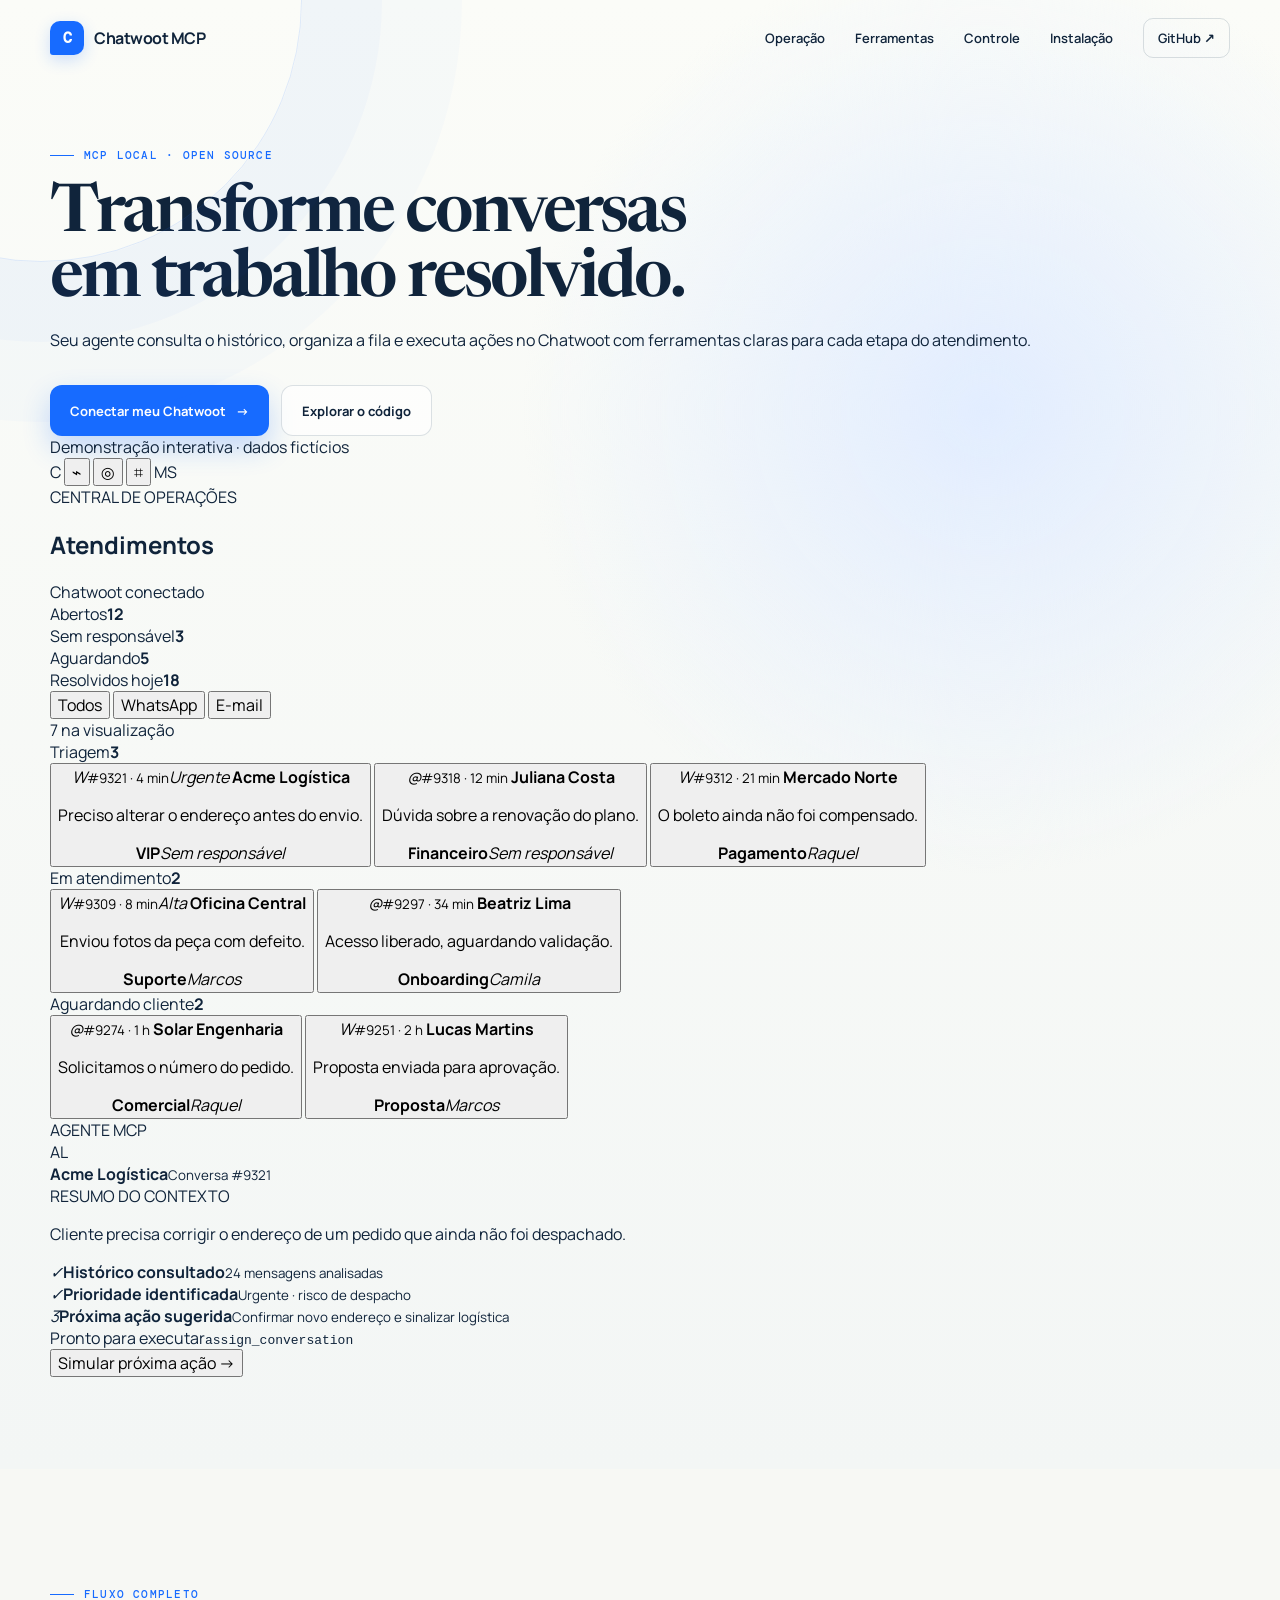
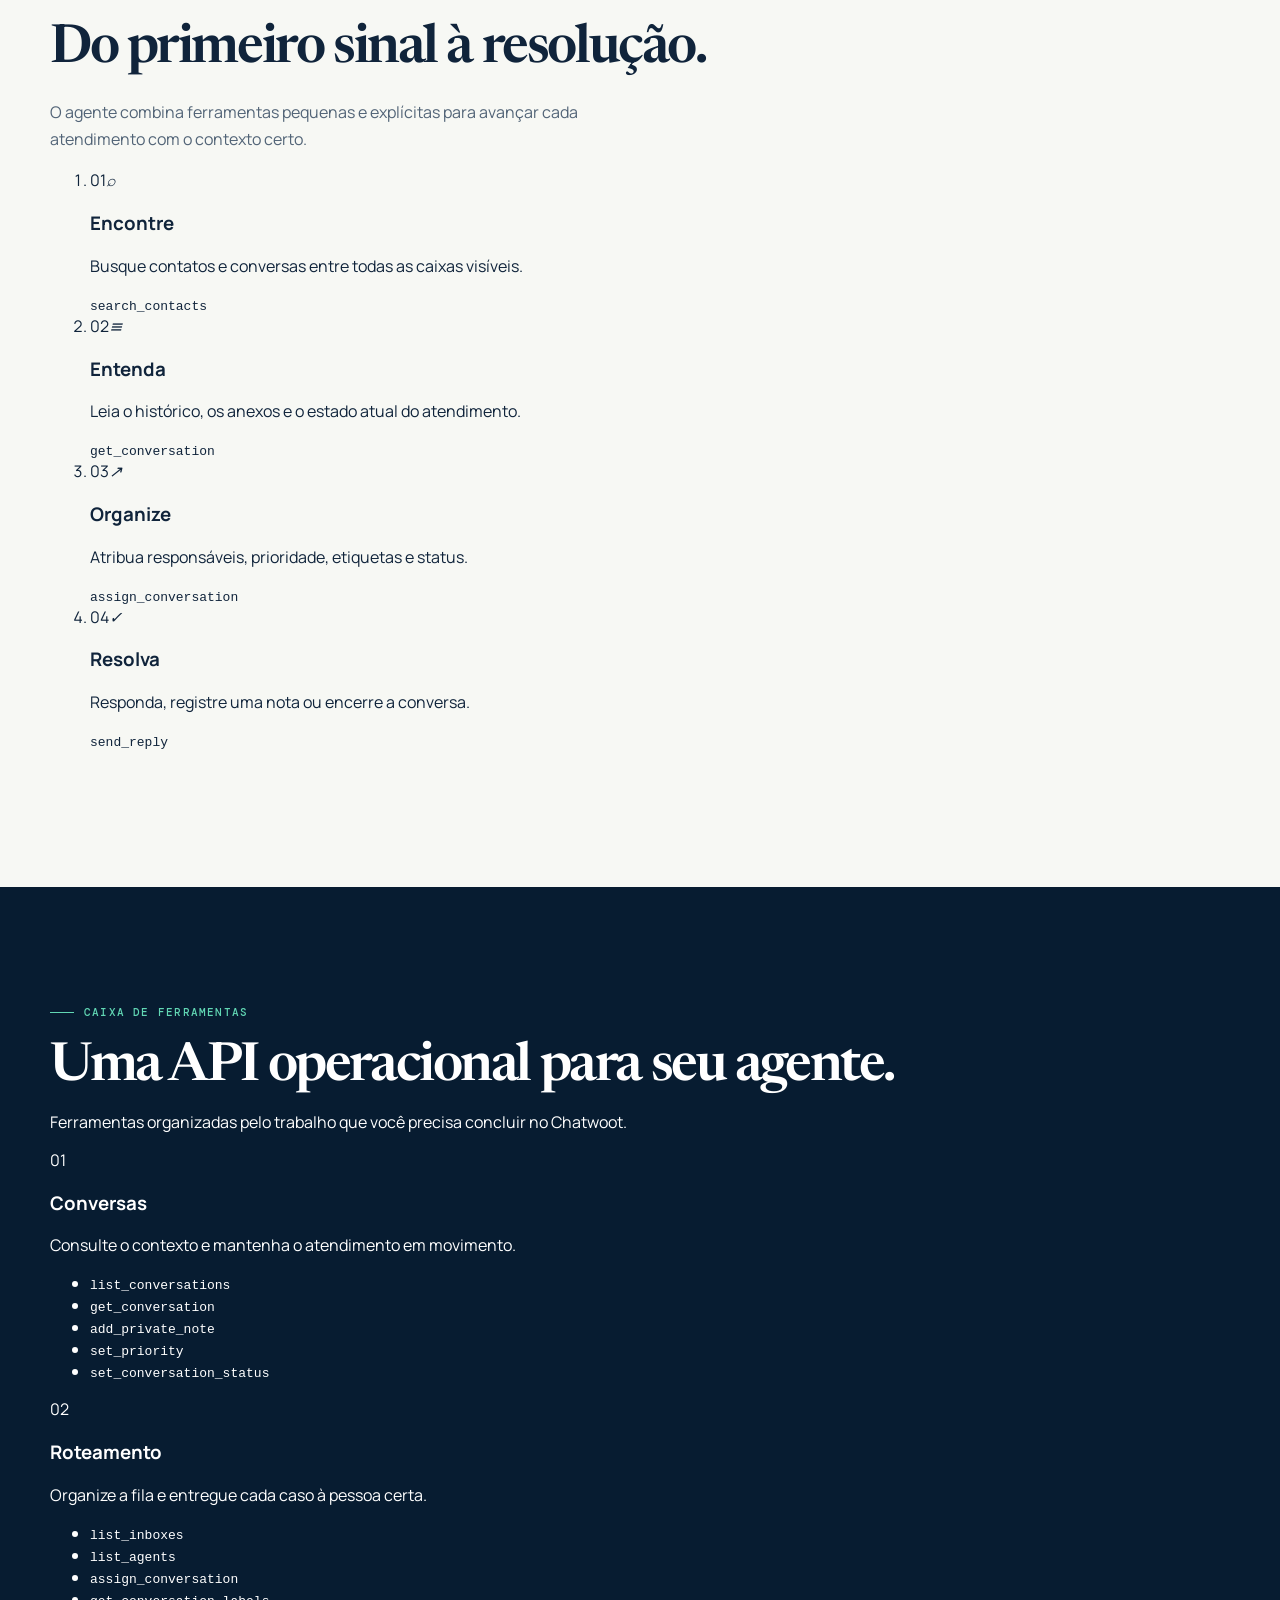
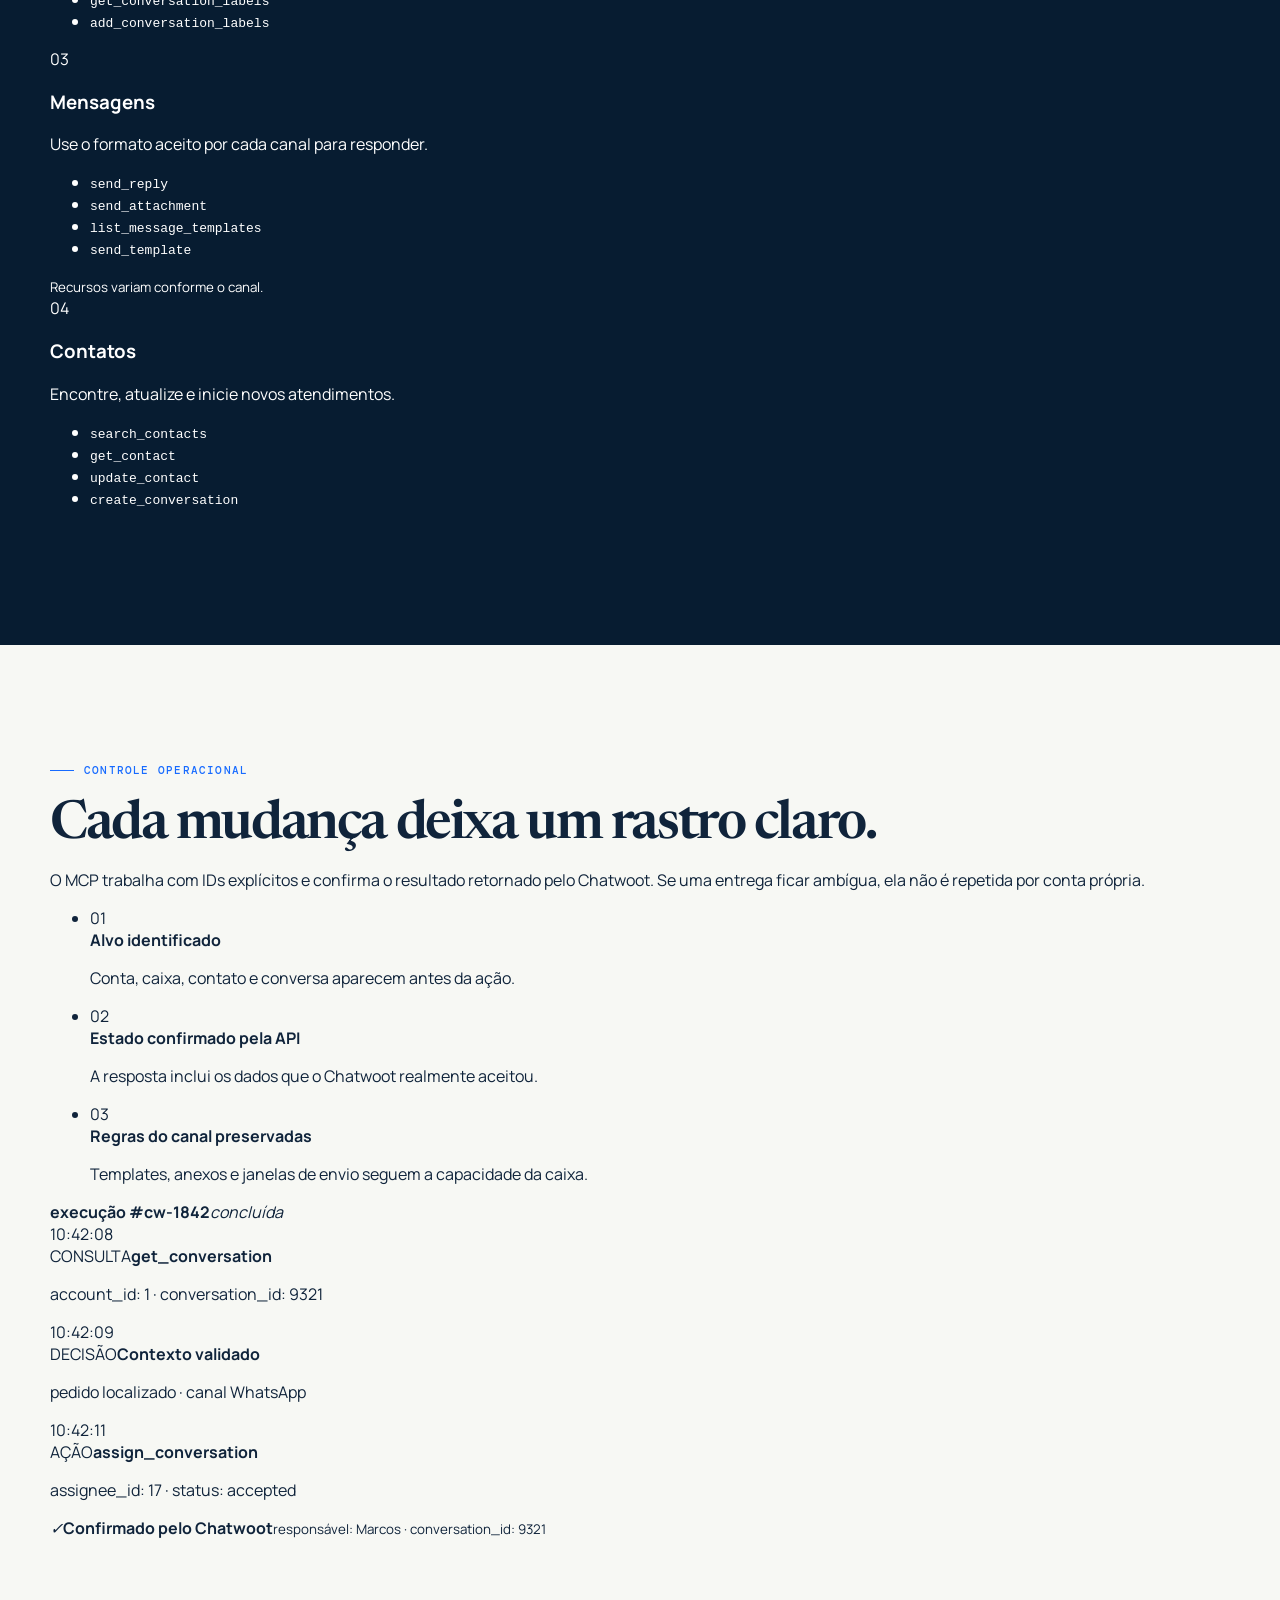
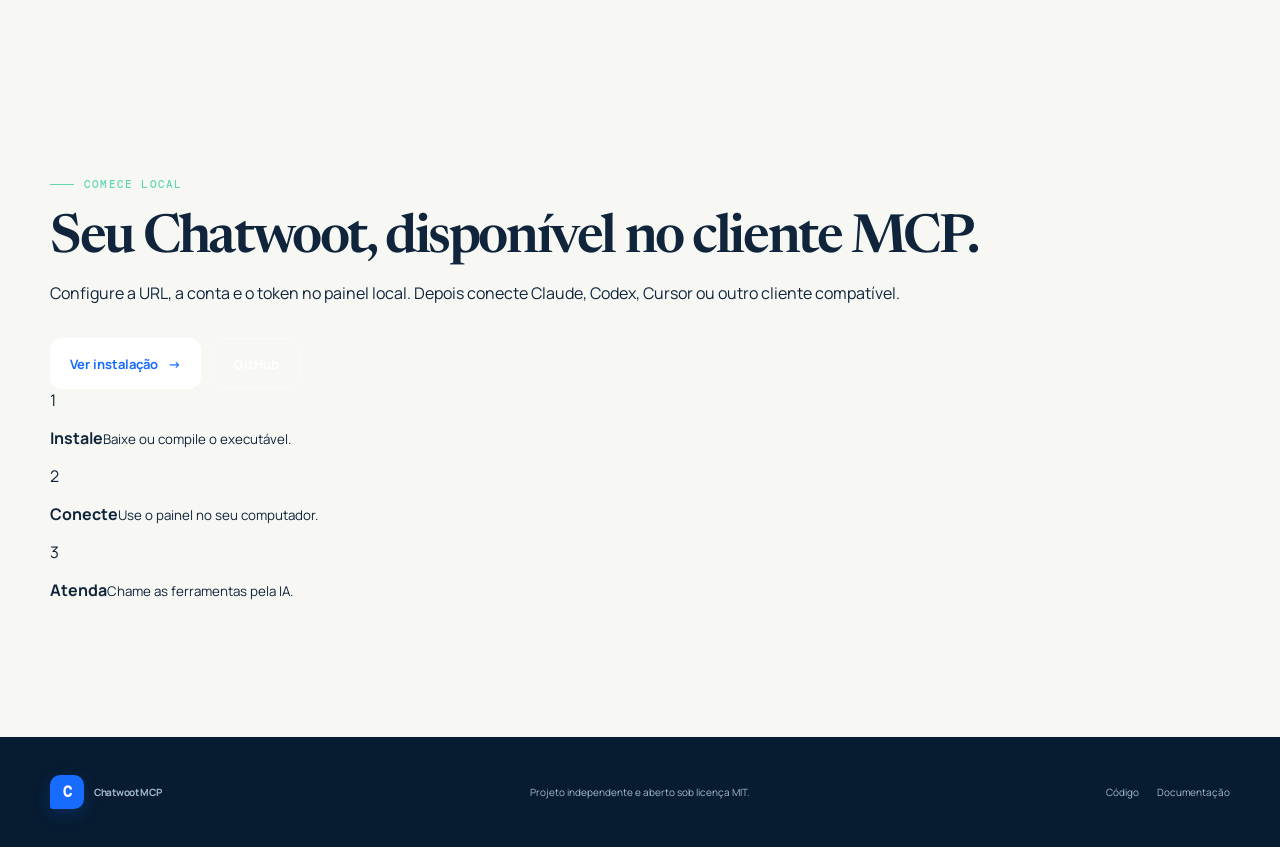
==== commit cce62d57: "fix(site): add social sharing preview" ====
--- a/site/index.html
+++ b/site/index.html
@@ -3,9 +3,30 @@
   <head>
     <meta charset="utf-8" />
     <meta name="viewport" content="width=device-width, initial-scale=1" />
-    <meta name="description" content="Conecte Claude, Codex e outros clientes MCP ao seu Chatwoot para localizar contatos, ler conversas e responder clientes." />
-    <meta name="theme-color" content="#0d2a4a" />
-    <title>Chatwoot MCP — atendimento com contexto para sua IA</title>
+    <meta name="description" content="Conecte seu agente de IA ao Chatwoot para consultar, organizar e resolver atendimentos com contexto." />
+    <meta name="theme-color" content="#081d32" />
+    <link rel="canonical" href="https://chatwoot-mcp.kairotech.com.br/" />
+
+    <meta property="og:type" content="website" />
+    <meta property="og:locale" content="pt_BR" />
+    <meta property="og:site_name" content="Chatwoot MCP" />
+    <meta property="og:title" content="Chatwoot MCP — transforme conversas em trabalho resolvido" />
+    <meta property="og:description" content="Consulte, organize e resolva atendimentos do Chatwoot com seu agente de IA." />
+    <meta property="og:url" content="https://chatwoot-mcp.kairotech.com.br/" />
+    <meta property="og:image" content="https://chatwoot-mcp.kairotech.com.br/assets/social-card.png" />
+    <meta property="og:image:secure_url" content="https://chatwoot-mcp.kairotech.com.br/assets/social-card.png" />
+    <meta property="og:image:type" content="image/png" />
+    <meta property="og:image:width" content="1200" />
+    <meta property="og:image:height" content="630" />
+    <meta property="og:image:alt" content="Chatwoot MCP mostrando um quadro de operações de atendimento" />
+
+    <meta name="twitter:card" content="summary_large_image" />
+    <meta name="twitter:title" content="Chatwoot MCP — transforme conversas em trabalho resolvido" />
+    <meta name="twitter:description" content="Consulte, organize e resolva atendimentos do Chatwoot com seu agente de IA." />
+    <meta name="twitter:image" content="https://chatwoot-mcp.kairotech.com.br/assets/social-card.png" />
+    <meta name="twitter:image:alt" content="Chatwoot MCP mostrando um quadro de operações de atendimento" />
+
+    <title>Chatwoot MCP — operações de atendimento para agentes de IA</title>
     <link rel="icon" href="./assets/mark.svg" type="image/svg+xml" />
     <link rel="stylesheet" href="./style.css" />
     <script src="./script.js" defer></script>
@@ -19,17 +40,14 @@
           <span class="brand-mark" aria-hidden="true">C</span>
           <span>Chatwoot MCP</span>
         </a>
-
         <button class="menu-button" type="button" aria-expanded="false" aria-controls="main-nav" data-menu-button>
-          <span class="sr-only">Abrir menu</span>
-          <span></span><span></span>
+          <span class="sr-only">Abrir menu</span><span></span><span></span>
         </button>
-
         <nav class="main-nav" id="main-nav" aria-label="Navegação principal" data-menu>
-          <a href="#como-funciona">Como funciona</a>
+          <a href="#operacao">Operação</a>
           <a href="#ferramentas">Ferramentas</a>
-          <a href="#seguranca">Segurança</a>
-          <a href="#perguntas">Perguntas</a>
+          <a href="#controle">Controle</a>
+          <a href="#instalacao">Instalação</a>
           <a class="nav-github" href="https://github.com/mhdsilva/chatwoot-mcp">GitHub <span aria-hidden="true">↗</span></a>
         </nav>
       </div>
@@ -37,197 +55,177 @@
 
     <main id="conteudo">
       <section class="hero" id="topo">
-        <div class="hero-grid shell">
-          <div class="hero-copy reveal">
-            <div class="eyebrow"><span></span> MCP local · código aberto</div>
-            <h1>Seu atendimento no Chatwoot, com o contexto da sua IA.</h1>
-            <p class="hero-lead">Peça ao Claude, ao Codex ou ao seu cliente MCP para encontrar uma conversa, entender o histórico e preparar a próxima resposta — usando a conta Chatwoot que você já tem.</p>
-            <div class="hero-actions">
-              <a class="button button-primary" href="https://github.com/mhdsilva/chatwoot-mcp#configuracao-inicial">Configurar no computador <span aria-hidden="true">→</span></a>
-              <a class="button button-secondary" href="https://github.com/mhdsilva/chatwoot-mcp">Ver código no GitHub</a>
+        <div class="shell hero-copy reveal">
+          <div class="eyebrow"><span></span> MCP local · open source</div>
+          <h1>Transforme conversas em trabalho resolvido.</h1>
+          <p>Seu agente consulta o histórico, organiza a fila e executa ações no Chatwoot com ferramentas claras para cada etapa do atendimento.</p>
+          <div class="hero-actions">
+            <a class="button button-primary" href="#instalacao">Conectar meu Chatwoot <span aria-hidden="true">→</span></a>
+            <a class="button button-secondary" href="https://github.com/mhdsilva/chatwoot-mcp">Explorar o código</a>
+          </div>
+        </div>
+
+        <div class="workspace-wrap shell reveal" data-delay="1" id="operacao">
+          <div class="workspace-note"><span></span> Demonstração interativa · dados fictícios</div>
+          <div class="workspace">
+            <aside class="workspace-rail" aria-label="Navegação ilustrativa">
+              <span class="rail-logo">C</span>
+              <button class="rail-item active" aria-label="Conversas">⌁</button>
+              <button class="rail-item" aria-label="Contatos">◎</button>
+              <button class="rail-item" aria-label="Relatórios">⌗</button>
+              <span class="rail-spacer"></span>
+              <span class="rail-avatar">MS</span>
+            </aside>
+
+            <div class="workspace-main">
+              <div class="workspace-topbar">
+                <div><span class="workspace-kicker">CENTRAL DE OPERAÇÕES</span><h2>Atendimentos</h2></div>
+                <div class="connection"><i></i> Chatwoot conectado</div>
+              </div>
+
+              <div class="metrics" aria-label="Resumo ilustrativo">
+                <div><span>Abertos</span><strong>12</strong></div>
+                <div><span>Sem responsável</span><strong>3</strong></div>
+                <div><span>Aguardando</span><strong>5</strong></div>
+                <div><span>Resolvidos hoje</span><strong>18</strong></div>
+              </div>
+
+              <div class="board-toolbar">
+                <div class="filter-group" aria-label="Filtrar canal">
+                  <button class="filter active" data-filter="all">Todos</button>
+                  <button class="filter" data-filter="whatsapp">WhatsApp</button>
+                  <button class="filter" data-filter="email">E-mail</button>
+                </div>
+                <span>7 na visualização</span>
+              </div>
+
+              <div class="kanban" data-board>
+                <section class="kanban-column">
+                  <header><span>Triagem</span><b>3</b></header>
+                  <div class="ticket-list">
+                    <button class="ticket selected" data-ticket="acme" data-channel="whatsapp">
+                      <span class="ticket-top"><i class="channel whatsapp">W</i><small>#9321 · 4 min</small><em class="priority urgent">Urgente</em></span>
+                      <strong>Acme Logística</strong><p>Preciso alterar o endereço antes do envio.</p>
+                      <span class="ticket-meta"><b>VIP</b><i>Sem responsável</i></span>
+                    </button>
+                    <button class="ticket" data-ticket="juliana" data-channel="email">
+                      <span class="ticket-top"><i class="channel email">@</i><small>#9318 · 12 min</small></span>
+                      <strong>Juliana Costa</strong><p>Dúvida sobre a renovação do plano.</p>
+                      <span class="ticket-meta"><b>Financeiro</b><i>Sem responsável</i></span>
+                    </button>
+                    <button class="ticket" data-ticket="norte" data-channel="whatsapp">
+                      <span class="ticket-top"><i class="channel whatsapp">W</i><small>#9312 · 21 min</small></span>
+                      <strong>Mercado Norte</strong><p>O boleto ainda não foi compensado.</p>
+                      <span class="ticket-meta"><b>Pagamento</b><i>Raquel</i></span>
+                    </button>
+                  </div>
+                </section>
+
+                <section class="kanban-column">
+                  <header><span>Em atendimento</span><b>2</b></header>
+                  <div class="ticket-list">
+                    <button class="ticket" data-ticket="oficina" data-channel="whatsapp">
+                      <span class="ticket-top"><i class="channel whatsapp">W</i><small>#9309 · 8 min</small><em class="priority high">Alta</em></span>
+                      <strong>Oficina Central</strong><p>Enviou fotos da peça com defeito.</p>
+                      <span class="ticket-meta"><b>Suporte</b><i>Marcos</i></span>
+                    </button>
+                    <button class="ticket" data-ticket="beatriz" data-channel="email">
+                      <span class="ticket-top"><i class="channel email">@</i><small>#9297 · 34 min</small></span>
+                      <strong>Beatriz Lima</strong><p>Acesso liberado, aguardando validação.</p>
+                      <span class="ticket-meta"><b>Onboarding</b><i>Camila</i></span>
+                    </button>
+                  </div>
+                </section>
+
+                <section class="kanban-column">
+                  <header><span>Aguardando cliente</span><b>2</b></header>
+                  <div class="ticket-list">
+                    <button class="ticket" data-ticket="solar" data-channel="email">
+                      <span class="ticket-top"><i class="channel email">@</i><small>#9274 · 1 h</small></span>
+                      <strong>Solar Engenharia</strong><p>Solicitamos o número do pedido.</p>
+                      <span class="ticket-meta"><b>Comercial</b><i>Raquel</i></span>
+                    </button>
+                    <button class="ticket" data-ticket="lucas" data-channel="whatsapp">
+                      <span class="ticket-top"><i class="channel whatsapp">W</i><small>#9251 · 2 h</small></span>
+                      <strong>Lucas Martins</strong><p>Proposta enviada para aprovação.</p>
+                      <span class="ticket-meta"><b>Proposta</b><i>Marcos</i></span>
+                    </button>
+                  </div>
+                </section>
+              </div>
             </div>
-            <ul class="trust-list" aria-label="Características principais">
-              <li><span aria-hidden="true">✓</span> Uma conta, todas as caixas visíveis</li>
-              <li><span aria-hidden="true">✓</span> Token guardado localmente</li>
-              <li><span aria-hidden="true">✓</span> Licença MIT</li>
-            </ul>
-          </div>
-
-          <div class="demo-wrap reveal" data-delay="1">
-            <div class="orbit orbit-one"></div>
-            <div class="orbit orbit-two"></div>
-            <article class="demo" aria-label="Exemplo ilustrativo de atendimento usando Chatwoot MCP">
-              <div class="demo-topbar">
-                <div class="window-dots" aria-hidden="true"><span></span><span></span><span></span></div>
-                <div class="demo-title"><span class="status-dot"></span> Chatwoot conectado</div>
-                <span class="demo-account">conta #1</span>
-              </div>
-              <div class="demo-tabs" role="tablist" aria-label="Exemplos de uso">
-                <button role="tab" aria-selected="true" data-demo-tab="localizar">Localizar</button>
-                <button role="tab" aria-selected="false" data-demo-tab="entender">Entender</button>
-                <button role="tab" aria-selected="false" data-demo-tab="responder">Responder</button>
-              </div>
-              <div class="demo-body" aria-live="polite" data-demo-body>
-                <div class="message user-message">Ache a conversa do cliente pelo telefone final 7021.</div>
-                <div class="tool-call"><span class="tool-icon">⌁</span><span><strong>search_contacts</strong><small>Busca concluída · 1 contato</small></span><span class="tool-check">✓</span></div>
-                <div class="message agent-message"><span class="avatar">AI</span><p>Encontrei o contato e duas conversas. A mais recente está na caixa WhatsApp e aceita resposta.</p></div>
-              </div>
-              <div class="demo-footer"><span>Exemplo ilustrativo</span><span>Dados fictícios</span></div>
-            </article>
-          </div>
-        </div>
-      </section>
-
-      <section class="signal-bar" aria-label="Compatibilidade">
-        <div class="shell signal-inner">
-          <span>Funciona com clientes MCP locais</span>
-          <div class="client-list" aria-label="Exemplos de clientes compatíveis">
-            <span>Claude Desktop</span><i></i><span>Codex</span><i></i><span>Cursor</span><i></i><span>Outros clientes MCP</span>
-          </div>
-        </div>
-      </section>
-
-      <section class="section section-steps" id="como-funciona">
+
+            <aside class="ticket-inspector" aria-live="polite">
+              <div class="inspector-head"><span>AGENTE MCP</span><i></i></div>
+              <div class="inspector-contact"><span class="contact-avatar" data-inspector-avatar>AL</span><div><strong data-inspector-name>Acme Logística</strong><small data-inspector-id>Conversa #9321</small></div></div>
+              <div class="inspector-summary">
+                <span>RESUMO DO CONTEXTO</span>
+                <p data-inspector-summary>Cliente precisa corrigir o endereço de um pedido que ainda não foi despachado.</p>
+              </div>
+              <div class="action-trace">
+                <div class="trace done"><i>✓</i><span><strong>Histórico consultado</strong><small data-inspector-history>24 mensagens analisadas</small></span></div>
+                <div class="trace done"><i>✓</i><span><strong>Prioridade identificada</strong><small data-inspector-priority>Urgente · risco de despacho</small></span></div>
+                <div class="trace"><i>3</i><span><strong>Próxima ação sugerida</strong><small data-inspector-action>Confirmar novo endereço e sinalizar logística</small></span></div>
+              </div>
+              <div class="inspector-command"><span>Pronto para executar</span><code data-inspector-tool>assign_conversation</code></div>
+              <button class="simulate-button" type="button" data-simulate>Simular próxima ação <span>→</span></button>
+            </aside>
+          </div>
+        </div>
+      </section>
+
+      <section class="workflow section">
         <div class="shell">
-          <div class="section-heading reveal">
-            <div class="eyebrow"><span></span> Do zero à primeira consulta</div>
-            <h2>Três passos. Um único executável.</h2>
-            <p>O painel local cuida da configuração. Depois, seu cliente de IA inicia o MCP quando precisar.</p>
-          </div>
-
-          <ol class="steps-grid">
-            <li class="step-card reveal">
-              <span class="step-number">01</span>
-              <div class="step-art step-terminal" aria-hidden="true"><span>$ go build</span><span class="cursor"></span></div>
-              <h3>Compile o projeto</h3>
-              <p>Baixe o código aberto e gere um executável para macOS, Windows ou Linux.</p>
-            </li>
-            <li class="step-card reveal" data-delay="1">
-              <span class="step-number">02</span>
-              <div class="step-art step-panel" aria-hidden="true"><span></span><span></span><b>Conectado</b></div>
-              <h3>Conecte seu Chatwoot</h3>
-              <p>Informe URL, conta e token no painel. A conexão é testada antes de salvar.</p>
-            </li>
-            <li class="step-card reveal" data-delay="2">
-              <span class="step-number">03</span>
-              <div class="step-art step-link" aria-hidden="true"><span>IA</span><i>↔</i><span>CW</span></div>
-              <h3>Adicione ao cliente MCP</h3>
-              <p>Copie a configuração pronta, reinicie o cliente e converse com seus atendimentos.</p>
-            </li>
+          <div class="section-heading reveal"><div class="eyebrow"><span></span> Fluxo completo</div><h2>Do primeiro sinal à resolução.</h2><p>O agente combina ferramentas pequenas e explícitas para avançar cada atendimento com o contexto certo.</p></div>
+          <ol class="workflow-grid">
+            <li class="reveal"><span>01</span><i>⌕</i><h3>Encontre</h3><p>Busque contatos e conversas entre todas as caixas visíveis.</p><code>search_contacts</code></li>
+            <li class="reveal" data-delay="1"><span>02</span><i>≡</i><h3>Entenda</h3><p>Leia o histórico, os anexos e o estado atual do atendimento.</p><code>get_conversation</code></li>
+            <li class="reveal" data-delay="2"><span>03</span><i>↗</i><h3>Organize</h3><p>Atribua responsáveis, prioridade, etiquetas e status.</p><code>assign_conversation</code></li>
+            <li class="reveal" data-delay="3"><span>04</span><i>✓</i><h3>Resolva</h3><p>Responda, registre uma nota ou encerre a conversa.</p><code>send_reply</code></li>
           </ol>
         </div>
       </section>
 
-      <section class="section tools-section" id="ferramentas">
-        <div class="shell tools-layout">
-          <div class="tools-intro reveal">
-            <div class="eyebrow eyebrow-light"><span></span> Ferramentas atuais</div>
-            <h2>Da busca à resposta, com cada ação explícita.</h2>
-            <p>O MCP separa leitura e envio. Você encontra o atendimento certo, lê o contexto e só então decide se quer responder.</p>
-            <a class="text-link" href="https://github.com/mhdsilva/chatwoot-mcp#ferramentas-da-primeira-versao">Ver documentação das ferramentas <span aria-hidden="true">↗</span></a>
-          </div>
-
-          <div class="tools-list reveal" data-delay="1">
-            <article class="tool-row"><span class="tool-number">01</span><div><code>check_connection</code><p>Confere a conta e o usuário configurados sem expor o token.</p></div><span class="tool-type">diagnóstico</span></article>
-            <article class="tool-row"><span class="tool-number">02</span><div><code>list_conversations</code><p>Lista atendimentos por página, estado e caixa de entrada.</p></div><span class="tool-type">leitura</span></article>
-            <article class="tool-row"><span class="tool-number">03</span><div><code>get_conversation</code><p>Lê o histórico recente e os metadados seguros de anexos.</p></div><span class="tool-type">leitura</span></article>
-            <article class="tool-row"><span class="tool-number">04</span><div><code>search_contacts</code><p>Localiza contatos por nome, e-mail ou telefone.</p></div><span class="tool-type">leitura</span></article>
-            <article class="tool-row"><span class="tool-number">05</span><div><code>get_contact_conversations</code><p>Mostra as conversas do contato para escolher o destinatário certo.</p></div><span class="tool-type">leitura</span></article>
-            <article class="tool-row"><span class="tool-number">06</span><div><code>send_reply</code><p>Envia uma única resposta à conversa explicitamente selecionada.</p></div><span class="tool-type tool-type-write">ação</span></article>
-          </div>
-        </div>
-      </section>
-
-      <section class="section evolution-section">
-        <div class="shell evolution-card reveal">
-          <div>
-            <span class="mini-label">EM EVOLUÇÃO</span>
-            <h2>Um MCP para o atendimento completo.</h2>
-            <p>O roadmap inclui notas internas, estados, prioridades, atribuição, etiquetas, anexos, modelos aprovados e manutenção de contatos — sempre respeitando as regras de cada canal.</p>
-          </div>
-          <div class="roadmap-cloud" aria-label="Funcionalidades planejadas">
-            <span>Notas privadas</span><span>Atribuição</span><span>Etiquetas</span><span>Prioridade</span><span>Anexos</span><span>Templates</span><span>Contatos</span><span>Estados</span>
-          </div>
-        </div>
-      </section>
-
-      <section class="section security-section" id="seguranca">
-        <div class="shell security-grid">
-          <div class="security-visual reveal" aria-label="Fluxo local da credencial, do painel para o arquivo protegido e então para o processo MCP">
-            <div class="device-label"><span></span> dentro do seu computador</div>
-            <div class="security-flow">
-              <div class="security-card">
-                <span class="security-step">01 · CONFIGURAR</span>
-                <div class="security-icon panel-icon" aria-hidden="true"><i></i><i></i><i></i></div>
-                <strong>Painel local</strong>
-                <small>127.0.0.1</small>
-              </div>
-              <div class="flow-connector" aria-hidden="true"><span></span><b>↓</b></div>
-              <div class="security-card security-card-key">
-                <span class="security-step">02 · GUARDAR</span>
-                <div class="security-icon key-icon" aria-hidden="true"><span>••••••••</span></div>
-                <strong>Arquivo protegido</strong>
-                <small>permissão 0600</small>
-              </div>
-              <div class="flow-connector" aria-hidden="true"><span></span><b>↓</b></div>
-              <div class="security-card">
-                <span class="security-step">03 · USAR</span>
-                <div class="security-icon mcp-icon" aria-hidden="true">MCP</div>
-                <strong>Processo local</strong>
-                <small>token fora da conversa</small>
-              </div>
+      <section class="tools-section section" id="ferramentas">
+        <div class="shell">
+          <div class="tools-heading reveal"><div><div class="eyebrow eyebrow-light"><span></span> Caixa de ferramentas</div><h2>Uma API operacional para seu agente.</h2></div><p>Ferramentas organizadas pelo trabalho que você precisa concluir no Chatwoot.</p></div>
+          <div class="capability-grid">
+            <article class="capability reveal"><div class="capability-icon">01</div><h3>Conversas</h3><p>Consulte o contexto e mantenha o atendimento em movimento.</p><ul><li><code>list_conversations</code></li><li><code>get_conversation</code></li><li><code>add_private_note</code></li><li><code>set_priority</code></li><li><code>set_conversation_status</code></li></ul></article>
+            <article class="capability reveal" data-delay="1"><div class="capability-icon">02</div><h3>Roteamento</h3><p>Organize a fila e entregue cada caso à pessoa certa.</p><ul><li><code>list_inboxes</code></li><li><code>list_agents</code></li><li><code>assign_conversation</code></li><li><code>get_conversation_labels</code></li><li><code>add_conversation_labels</code></li></ul></article>
+            <article class="capability reveal" data-delay="2"><div class="capability-icon">03</div><h3>Mensagens</h3><p>Use o formato aceito por cada canal para responder.</p><ul><li><code>send_reply</code></li><li><code>send_attachment</code></li><li><code>list_message_templates</code></li><li><code>send_template</code></li></ul><small>Recursos variam conforme o canal.</small></article>
+            <article class="capability reveal" data-delay="3"><div class="capability-icon">04</div><h3>Contatos</h3><p>Encontre, atualize e inicie novos atendimentos.</p><ul><li><code>search_contacts</code></li><li><code>get_contact</code></li><li><code>update_contact</code></li><li><code>create_conversation</code></li></ul></article>
+          </div>
+        </div>
+      </section>
+
+      <section class="control-section section" id="controle">
+        <div class="shell control-grid">
+          <div class="control-copy reveal">
+            <div class="eyebrow"><span></span> Controle operacional</div>
+            <h2>Cada mudança deixa um rastro claro.</h2>
+            <p>O MCP trabalha com IDs explícitos e confirma o resultado retornado pelo Chatwoot. Se uma entrega ficar ambígua, ela não é repetida por conta própria.</p>
+            <ul class="control-list"><li><span>01</span><div><strong>Alvo identificado</strong><p>Conta, caixa, contato e conversa aparecem antes da ação.</p></div></li><li><span>02</span><div><strong>Estado confirmado pela API</strong><p>A resposta inclui os dados que o Chatwoot realmente aceitou.</p></div></li><li><span>03</span><div><strong>Regras do canal preservadas</strong><p>Templates, anexos e janelas de envio seguem a capacidade da caixa.</p></div></li></ul>
+          </div>
+          <div class="audit-console reveal" data-delay="1" aria-label="Exemplo ilustrativo de trilha de execução">
+            <div class="console-bar"><span><i></i><i></i><i></i></span><b>execução #cw-1842</b><em>concluída</em></div>
+            <div class="console-body">
+              <div class="console-time">10:42:08</div><div class="console-event"><span>CONSULTA</span><strong>get_conversation</strong><p>account_id: 1 · conversation_id: 9321</p></div>
+              <div class="console-time">10:42:09</div><div class="console-event"><span>DECISÃO</span><strong>Contexto validado</strong><p>pedido localizado · canal WhatsApp</p></div>
+              <div class="console-time">10:42:11</div><div class="console-event accent"><span>AÇÃO</span><strong>assign_conversation</strong><p>assignee_id: 17 · status: accepted</p></div>
+              <div class="console-result"><i>✓</i><span><strong>Confirmado pelo Chatwoot</strong><small>responsável: Marcos · conversation_id: 9321</small></span></div>
             </div>
-            <div class="device-footer"><span class="status-dot"></span> O cliente de IA recebe resultados, nunca a credencial</div>
-          </div>
-          <div class="security-copy reveal" data-delay="1">
-            <div class="eyebrow"><span></span> Segurança por desenho</div>
-            <h2>Seu token não precisa entrar na conversa.</h2>
-            <p>A credencial é configurada no painel local e armazenada em um arquivo restrito do usuário. Os blocos de configuração dos clientes MCP apontam apenas para o executável.</p>
-            <ul class="detail-list">
-              <li><span>01</span><div><strong>Painel em loopback</strong><p>A interface escuta somente no seu computador.</p></div></li>
-              <li><span>02</span><div><strong>Permissões do Chatwoot</strong><p>O MCP só acessa o que o token do usuário já permite.</p></div></li>
-              <li><span>03</span><div><strong>Envio sem repetição automática</strong><p>Falhas ambíguas não geram uma segunda mensagem por conta própria.</p></div></li>
-            </ul>
-          </div>
-        </div>
-      </section>
-
-      <section class="section faq-section" id="perguntas">
-        <div class="shell faq-grid">
-          <div class="section-heading reveal">
-            <div class="eyebrow"><span></span> Perguntas frequentes</div>
-            <h2>Antes de conectar.</h2>
-          </div>
-          <div class="faq-list reveal" data-delay="1">
-            <details><summary>Preciso deixar o painel aberto?</summary><p>Não. O painel configura e testa a conexão. Depois de salvo, o cliente de IA inicia o comando MCP diretamente.</p></details>
-            <details><summary>Funciona com qualquer Chatwoot?</summary><p>O projeto usa a Application API do Chatwoot. Você precisa da URL da instalação, do ID da conta e de um token pessoal com as permissões necessárias.</p></details>
-            <details><summary>As mensagens são copiadas para outro banco?</summary><p>Não na versão atual. O MCP consulta a API do Chatwoot quando uma ferramenta é chamada e não mantém um índice próprio das conversas.</p></details>
-            <details><summary>A IA pode enviar mensagem sem eu pedir?</summary><p>Leituras e envios são ferramentas separadas. Uma resposta exige uma chamada explícita com o ID da conversa e o texto; seu cliente de IA ainda pode aplicar suas próprias regras de confirmação.</p></details>
-            <details><summary>Posso usar pelo celular ou pela web?</summary><p>A versão atual usa MCP local por stdio, então o cliente precisa rodar no mesmo computador. Um transporte remoto seguro está no roadmap.</p></details>
-            <details><summary>É gratuito?</summary><p>O Chatwoot MCP é um projeto aberto sob licença MIT. Sua instalação Chatwoot e o cliente de IA podem ter custos próprios.</p></details>
-          </div>
-        </div>
-      </section>
-
-      <section class="final-cta">
-        <div class="shell final-cta-inner reveal">
-          <div class="eyebrow eyebrow-light"><span></span> Comece pelo código</div>
-          <h2>Dê contexto de atendimento à sua IA.</h2>
-          <p>Configure localmente, conecte seu cliente MCP e faça a primeira consulta em poucos passos.</p>
-          <div class="hero-actions">
-            <a class="button button-white" href="https://github.com/mhdsilva/chatwoot-mcp#configuracao-inicial">Ver como instalar <span aria-hidden="true">→</span></a>
-            <a class="button button-ghost" href="https://github.com/mhdsilva/chatwoot-mcp">github.com/mhdsilva/chatwoot-mcp</a>
-          </div>
+          </div>
+        </div>
+      </section>
+
+      <section class="install-section section" id="instalacao">
+        <div class="shell install-card reveal">
+          <div><div class="eyebrow eyebrow-light"><span></span> Comece local</div><h2>Seu Chatwoot, disponível no cliente MCP.</h2><p>Configure a URL, a conta e o token no painel local. Depois conecte Claude, Codex, Cursor ou outro cliente compatível.</p><div class="hero-actions"><a class="button button-white" href="https://github.com/mhdsilva/chatwoot-mcp#configuracao-inicial">Ver instalação <span>→</span></a><a class="button button-ghost" href="https://github.com/mhdsilva/chatwoot-mcp">GitHub</a></div></div>
+          <div class="install-steps"><div><span>1</span><p><strong>Instale</strong><small>Baixe ou compile o executável.</small></p></div><i></i><div><span>2</span><p><strong>Conecte</strong><small>Use o painel no seu computador.</small></p></div><i></i><div><span>3</span><p><strong>Atenda</strong><small>Chame as ferramentas pela IA.</small></p></div></div>
         </div>
       </section>
     </main>
 
-    <footer class="site-footer">
-      <div class="shell footer-inner">
-        <a class="brand brand-footer" href="#topo"><span class="brand-mark" aria-hidden="true">C</span><span>Chatwoot MCP</span></a>
-        <p>Código aberto sob licença MIT. Projeto independente para a Application API do Chatwoot.</p>
-        <div><a href="https://github.com/mhdsilva/chatwoot-mcp">GitHub</a><a href="https://github.com/mhdsilva/chatwoot-mcp/blob/main/README.md">Documentação</a></div>
-      </div>
-    </footer>
+    <footer class="site-footer"><div class="shell footer-inner"><a class="brand" href="#topo"><span class="brand-mark">C</span><span>Chatwoot MCP</span></a><p>Projeto independente e aberto sob licença MIT.</p><div><a href="https://github.com/mhdsilva/chatwoot-mcp">Código</a><a href="https://github.com/mhdsilva/chatwoot-mcp/blob/main/README.md">Documentação</a></div></div></footer>
   </body>
 </html>
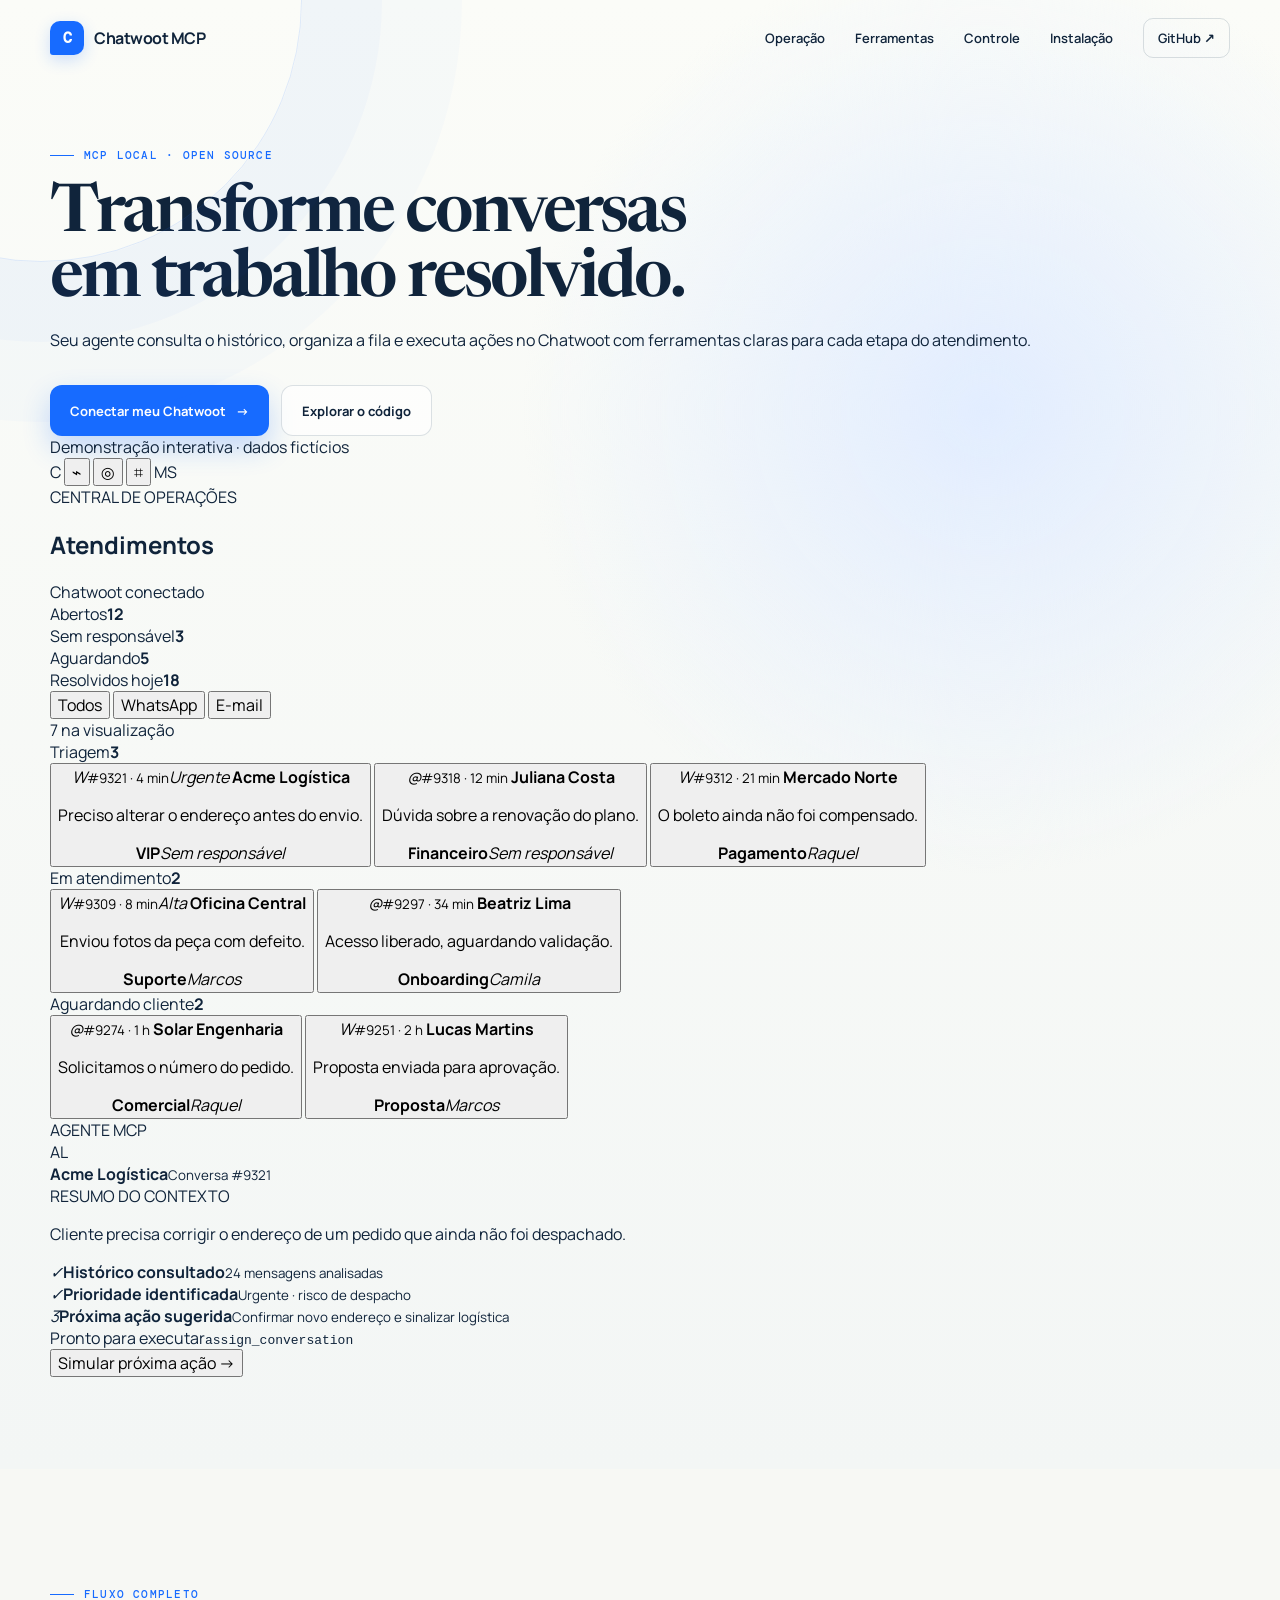
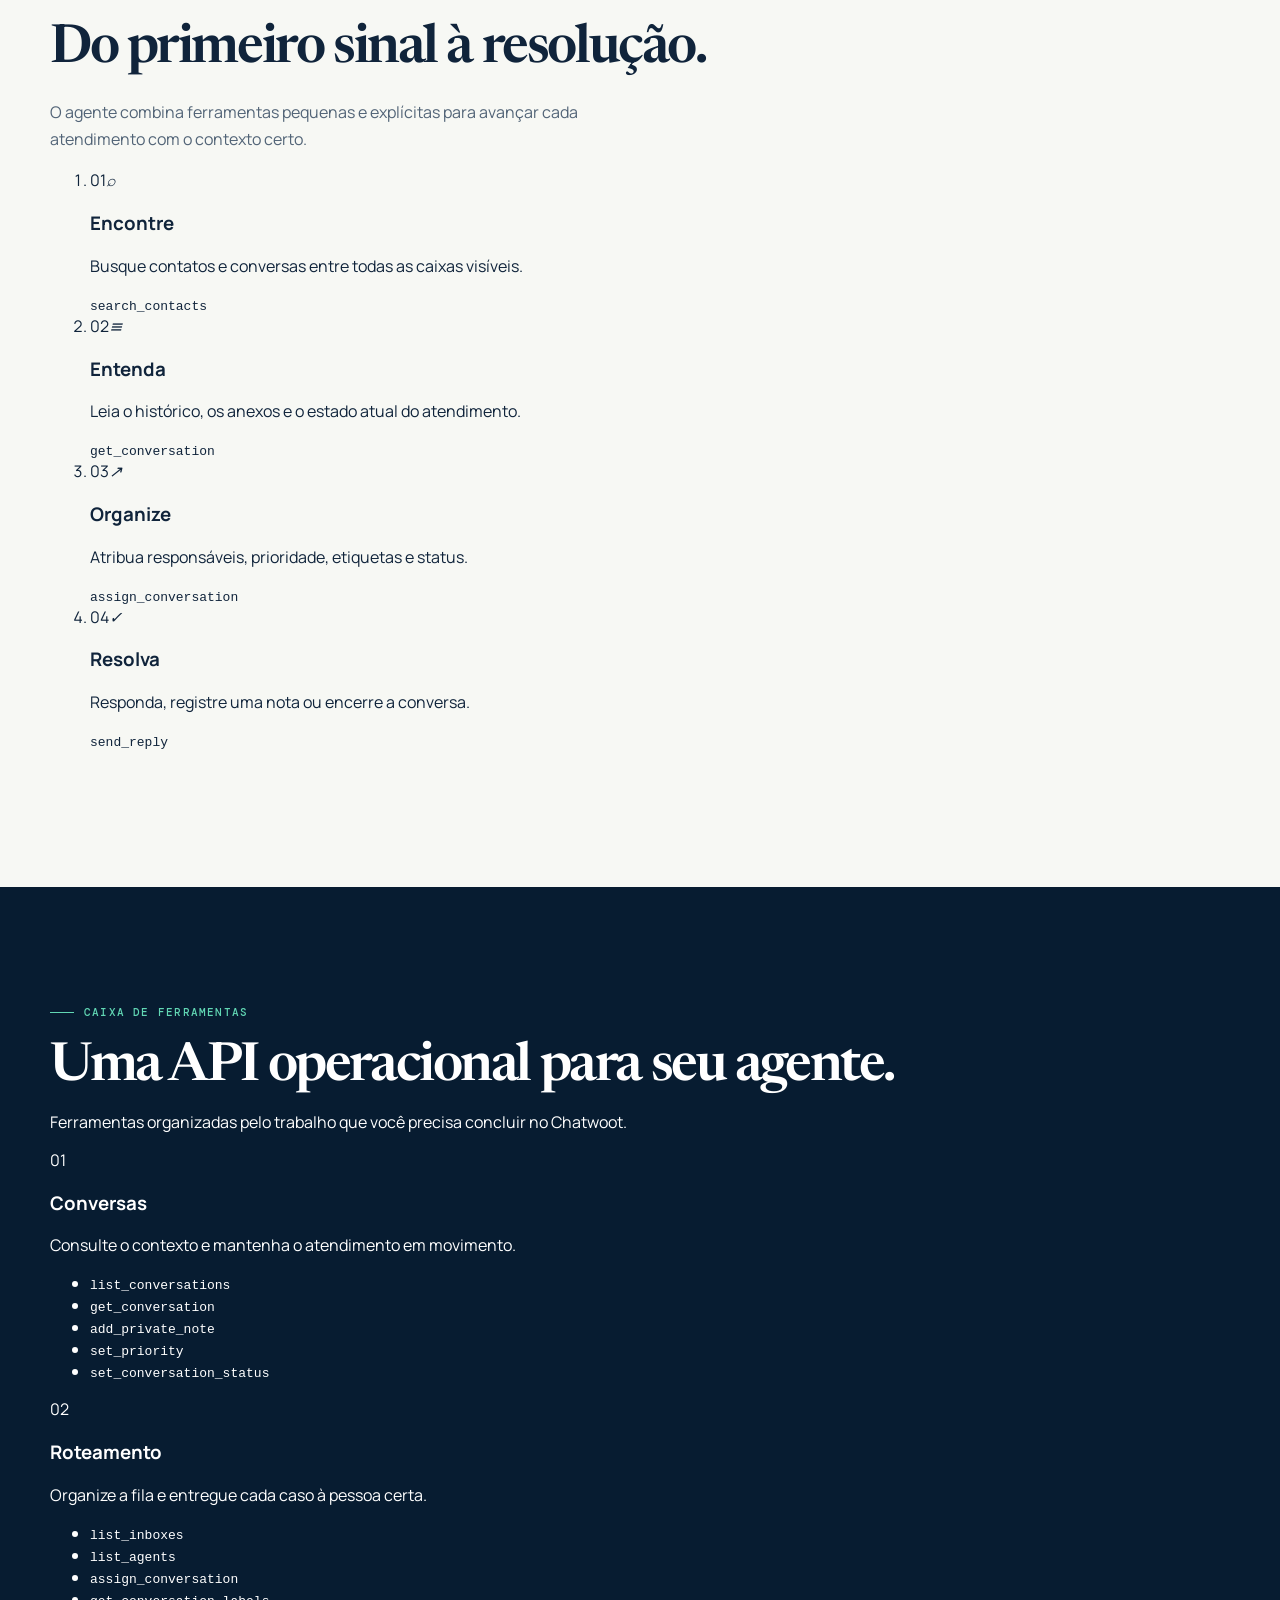
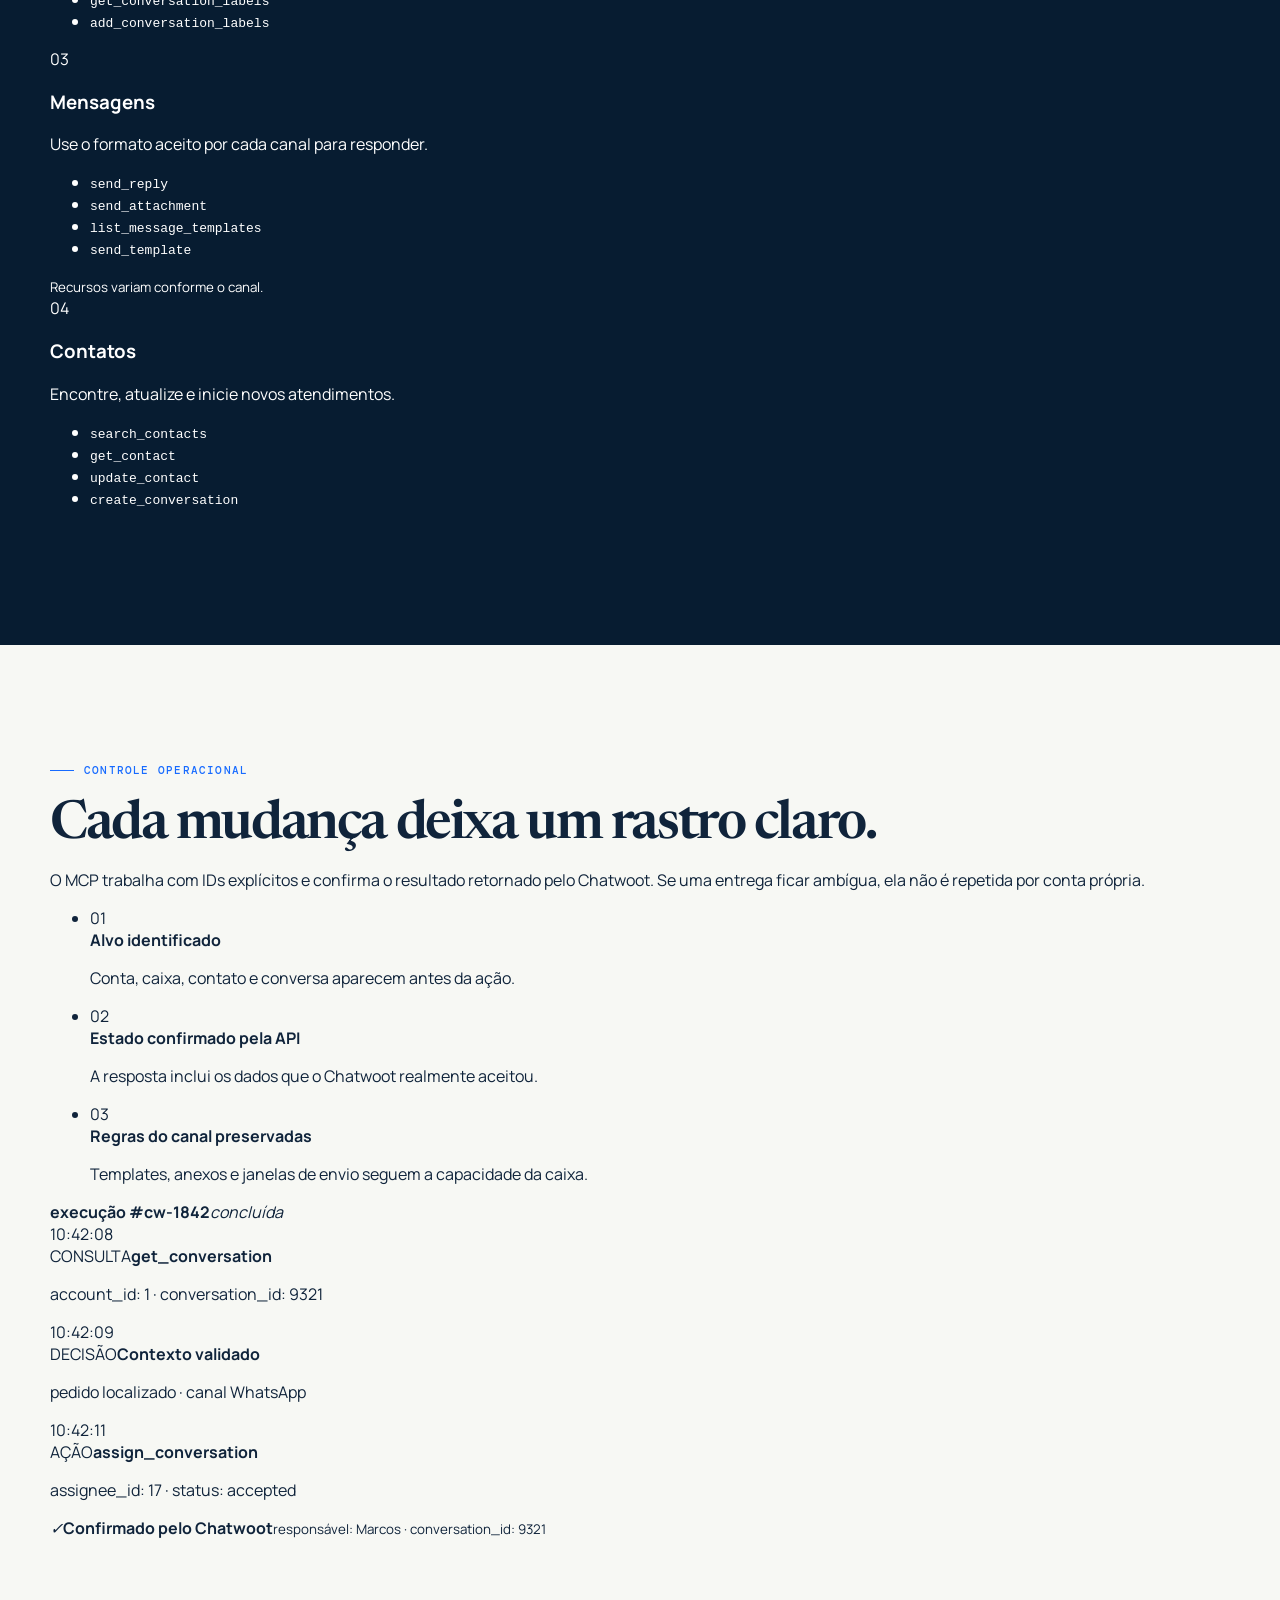
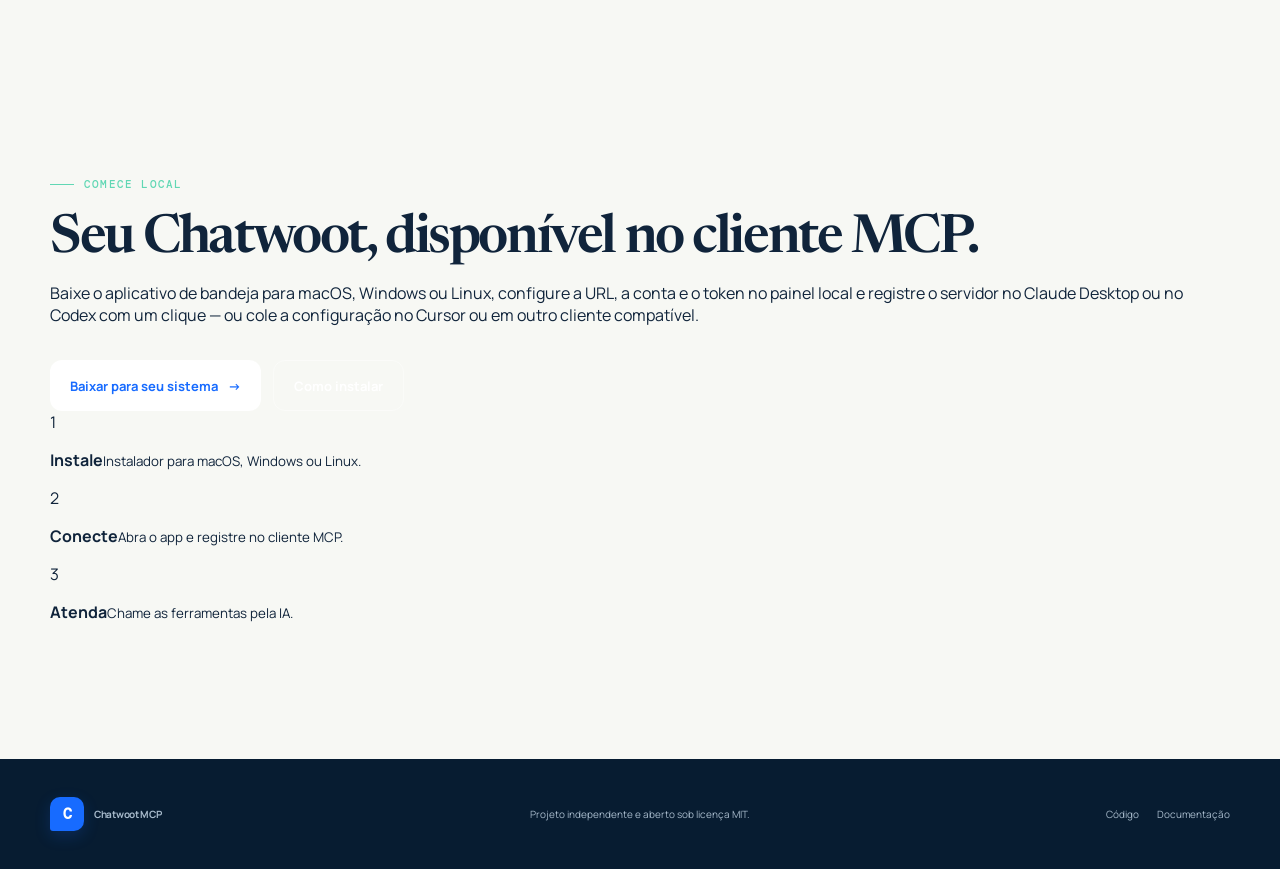
==== commit a1e36125: "docs(site): point installation at the release and tray app The install section still said to downloa" ====
--- a/site/index.html
+++ b/site/index.html
@@ -5,16 +5,16 @@
     <meta name="viewport" content="width=device-width, initial-scale=1" />
     <meta name="description" content="Conecte seu agente de IA ao Chatwoot para consultar, organizar e resolver atendimentos com contexto." />
     <meta name="theme-color" content="#081d32" />
-    <link rel="canonical" href="https://chatwoot-mcp.kairotech.com.br/" />
+    <link rel="canonical" href="https://chatwoot-mcp.kairootech.com.br/" />
 
     <meta property="og:type" content="website" />
     <meta property="og:locale" content="pt_BR" />
     <meta property="og:site_name" content="Chatwoot MCP" />
     <meta property="og:title" content="Chatwoot MCP — transforme conversas em trabalho resolvido" />
     <meta property="og:description" content="Consulte, organize e resolva atendimentos do Chatwoot com seu agente de IA." />
-    <meta property="og:url" content="https://chatwoot-mcp.kairotech.com.br/" />
-    <meta property="og:image" content="https://chatwoot-mcp.kairotech.com.br/assets/social-card.png" />
-    <meta property="og:image:secure_url" content="https://chatwoot-mcp.kairotech.com.br/assets/social-card.png" />
+    <meta property="og:url" content="https://chatwoot-mcp.kairootech.com.br/" />
+    <meta property="og:image" content="https://chatwoot-mcp.kairootech.com.br/assets/social-card.png?v=3" />
+    <meta property="og:image:secure_url" content="https://chatwoot-mcp.kairootech.com.br/assets/social-card.png?v=3" />
     <meta property="og:image:type" content="image/png" />
     <meta property="og:image:width" content="1200" />
     <meta property="og:image:height" content="630" />
@@ -23,7 +23,7 @@
     <meta name="twitter:card" content="summary_large_image" />
     <meta name="twitter:title" content="Chatwoot MCP — transforme conversas em trabalho resolvido" />
     <meta name="twitter:description" content="Consulte, organize e resolva atendimentos do Chatwoot com seu agente de IA." />
-    <meta name="twitter:image" content="https://chatwoot-mcp.kairotech.com.br/assets/social-card.png" />
+    <meta name="twitter:image" content="https://chatwoot-mcp.kairootech.com.br/assets/social-card.png?v=3" />
     <meta name="twitter:image:alt" content="Chatwoot MCP mostrando um quadro de operações de atendimento" />
 
     <title>Chatwoot MCP — operações de atendimento para agentes de IA</title>
@@ -220,8 +220,8 @@
 
       <section class="install-section section" id="instalacao">
         <div class="shell install-card reveal">
-          <div><div class="eyebrow eyebrow-light"><span></span> Comece local</div><h2>Seu Chatwoot, disponível no cliente MCP.</h2><p>Configure a URL, a conta e o token no painel local. Depois conecte Claude, Codex, Cursor ou outro cliente compatível.</p><div class="hero-actions"><a class="button button-white" href="https://github.com/mhdsilva/chatwoot-mcp#configuracao-inicial">Ver instalação <span>→</span></a><a class="button button-ghost" href="https://github.com/mhdsilva/chatwoot-mcp">GitHub</a></div></div>
-          <div class="install-steps"><div><span>1</span><p><strong>Instale</strong><small>Baixe ou compile o executável.</small></p></div><i></i><div><span>2</span><p><strong>Conecte</strong><small>Use o painel no seu computador.</small></p></div><i></i><div><span>3</span><p><strong>Atenda</strong><small>Chame as ferramentas pela IA.</small></p></div></div>
+          <div><div class="eyebrow eyebrow-light"><span></span> Comece local</div><h2>Seu Chatwoot, disponível no cliente MCP.</h2><p>Baixe o aplicativo de bandeja para macOS, Windows ou Linux, configure a URL, a conta e o token no painel local e registre o servidor no Claude Desktop ou no Codex com um clique — ou cole a configuração no Cursor ou em outro cliente compatível.</p><div class="hero-actions"><a class="button button-white" href="https://github.com/mhdsilva/chatwoot-mcp/releases/latest">Baixar para seu sistema <span>→</span></a><a class="button button-ghost" href="https://github.com/mhdsilva/chatwoot-mcp/blob/main/docs/installation.md">Como instalar</a></div></div>
+          <div class="install-steps"><div><span>1</span><p><strong>Instale</strong><small>Instalador para macOS, Windows ou Linux.</small></p></div><i></i><div><span>2</span><p><strong>Conecte</strong><small>Abra o app e registre no cliente MCP.</small></p></div><i></i><div><span>3</span><p><strong>Atenda</strong><small>Chame as ferramentas pela IA.</small></p></div></div>
         </div>
       </section>
     </main>
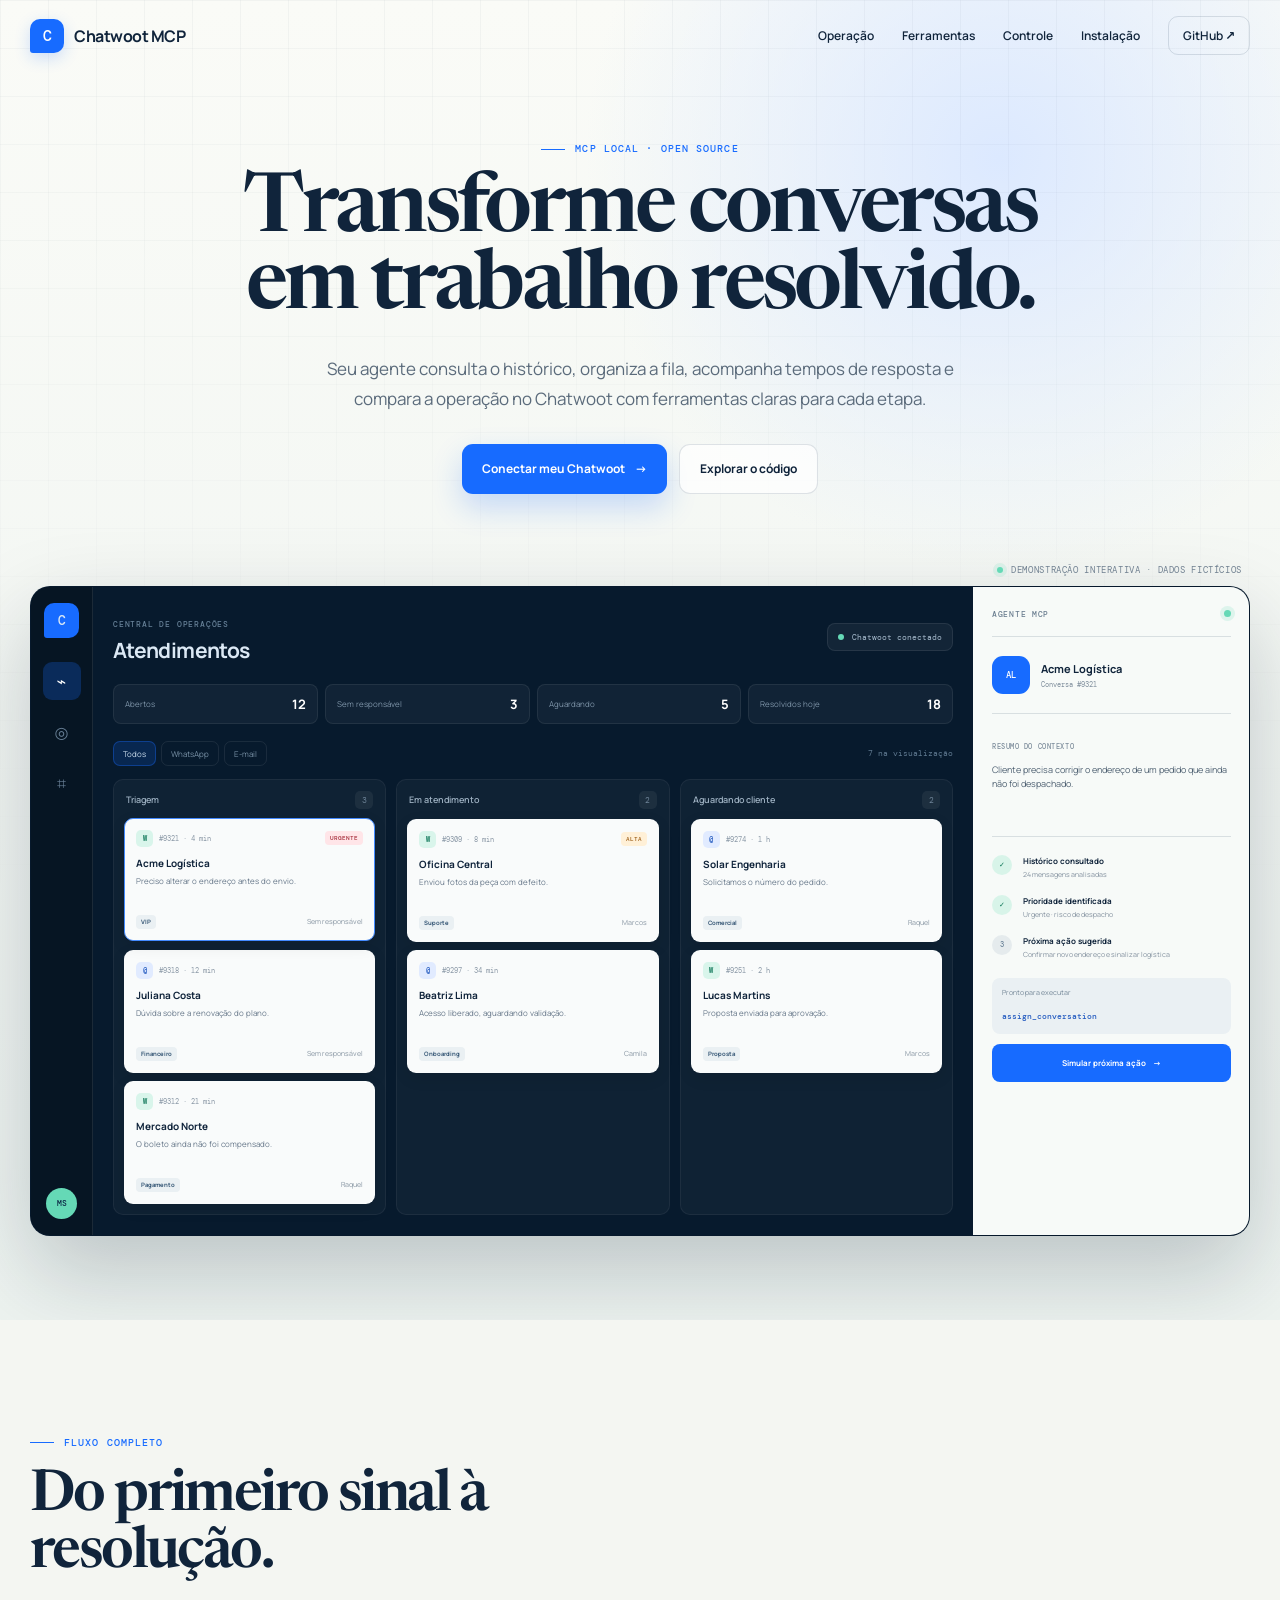
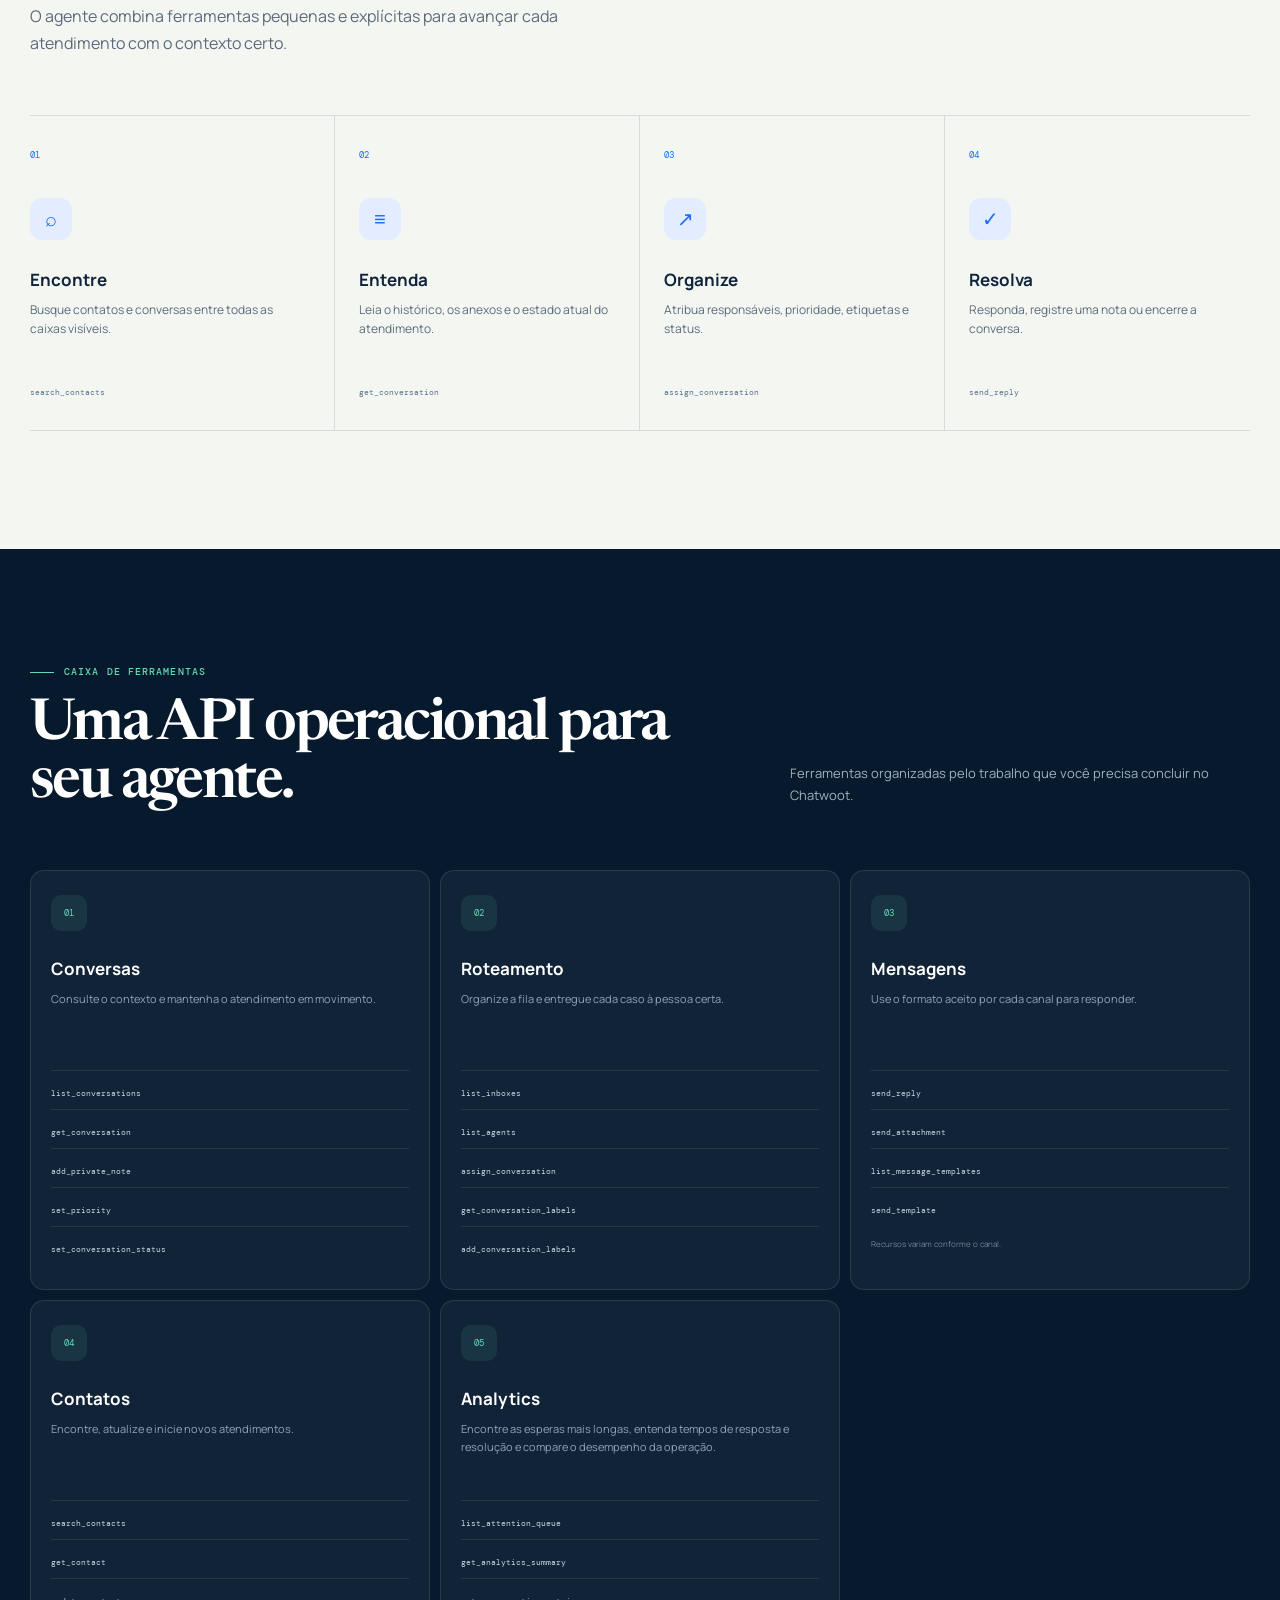
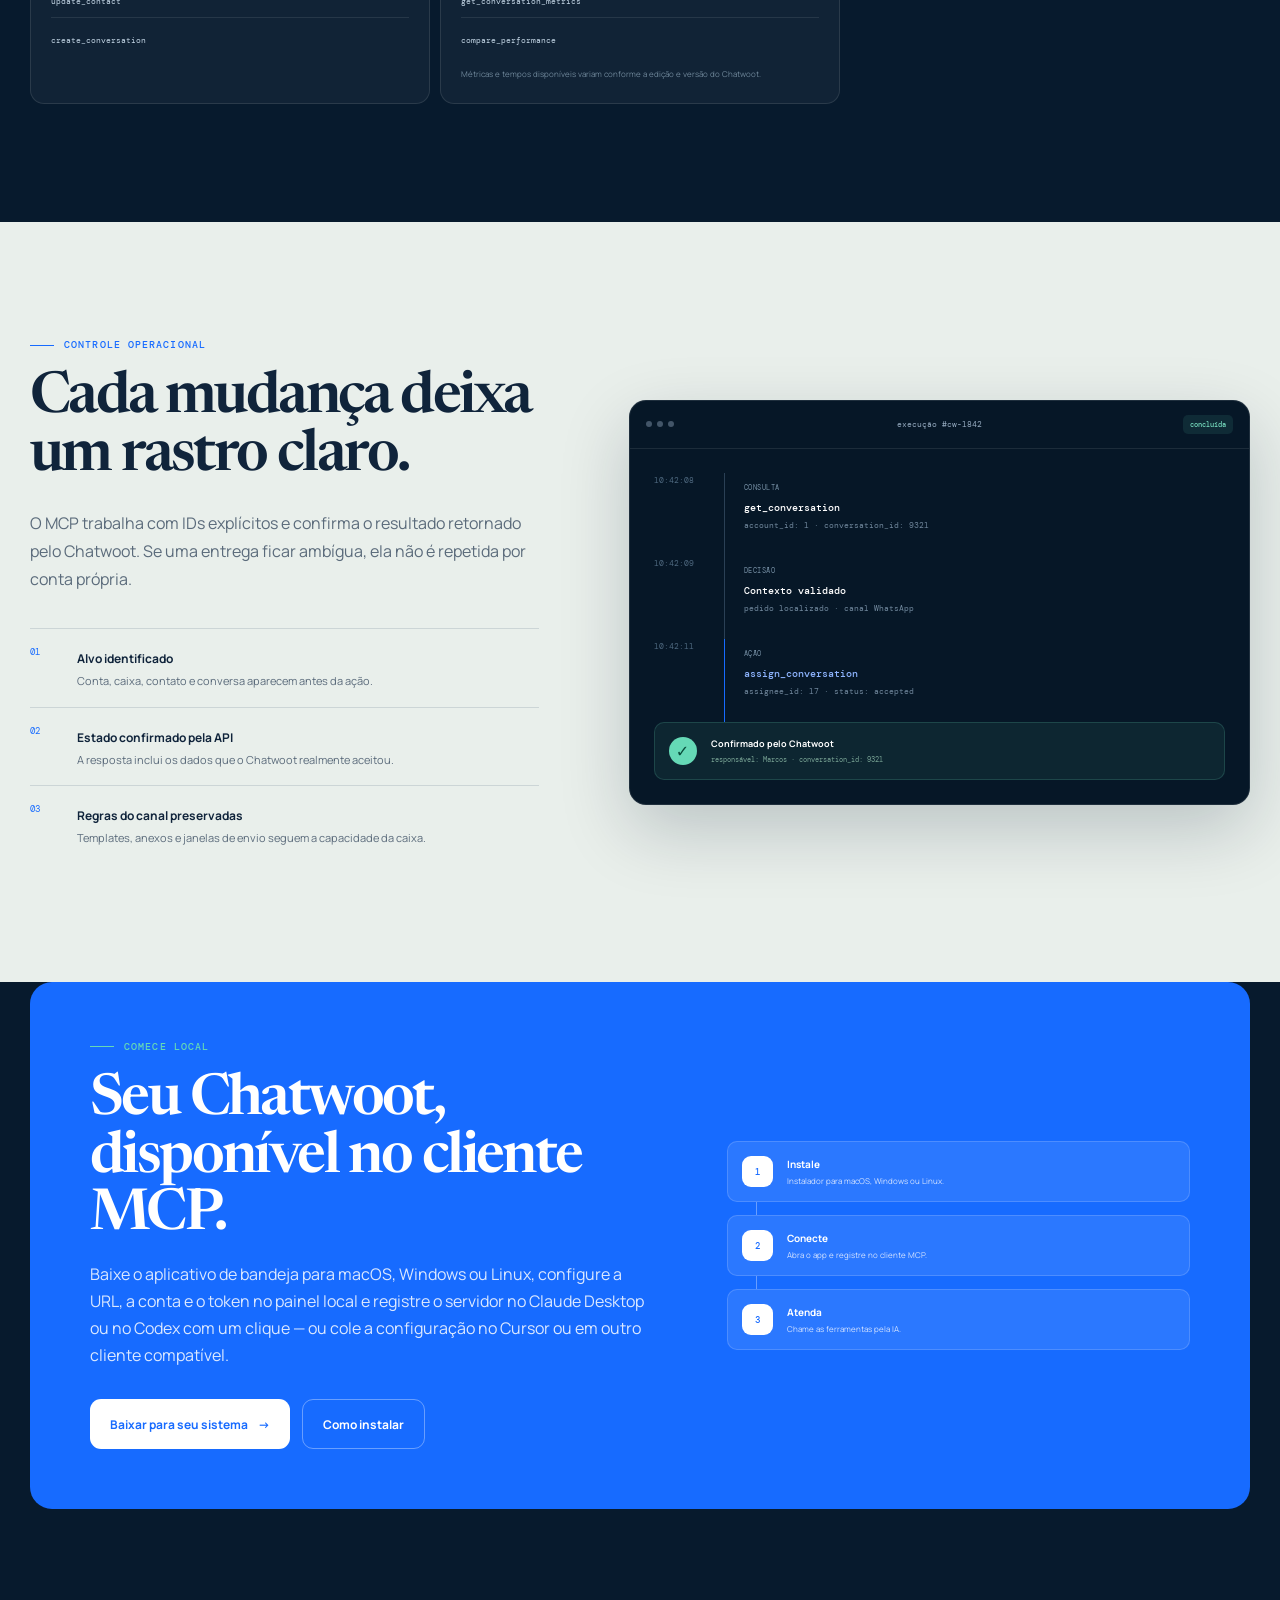
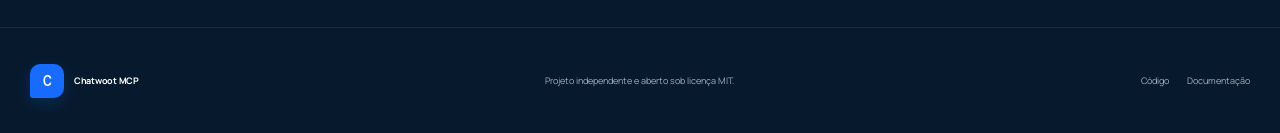
==== commit b315a6f0: "feat(site): showcase analytics capabilities" ====
--- a/site/index.html
+++ b/site/index.html
@@ -3,7 +3,7 @@
   <head>
     <meta charset="utf-8" />
     <meta name="viewport" content="width=device-width, initial-scale=1" />
-    <meta name="description" content="Conecte seu agente de IA ao Chatwoot para consultar, organizar e resolver atendimentos com contexto." />
+    <meta name="description" content="Conecte seu agente de IA ao Chatwoot para organizar atendimentos e consultar fila de espera, tempos de resposta e métricas." />
     <meta name="theme-color" content="#081d32" />
     <link rel="canonical" href="https://chatwoot-mcp.kairootech.com.br/" />
 
@@ -11,7 +11,7 @@
     <meta property="og:locale" content="pt_BR" />
     <meta property="og:site_name" content="Chatwoot MCP" />
     <meta property="og:title" content="Chatwoot MCP — transforme conversas em trabalho resolvido" />
-    <meta property="og:description" content="Consulte, organize e resolva atendimentos do Chatwoot com seu agente de IA." />
+    <meta property="og:description" content="Organize atendimentos e consulte fila de espera, tempos de resposta e métricas do Chatwoot com seu agente de IA." />
     <meta property="og:url" content="https://chatwoot-mcp.kairootech.com.br/" />
     <meta property="og:image" content="https://chatwoot-mcp.kairootech.com.br/assets/social-card.png?v=3" />
     <meta property="og:image:secure_url" content="https://chatwoot-mcp.kairootech.com.br/assets/social-card.png?v=3" />
@@ -22,7 +22,7 @@
 
     <meta name="twitter:card" content="summary_large_image" />
     <meta name="twitter:title" content="Chatwoot MCP — transforme conversas em trabalho resolvido" />
-    <meta name="twitter:description" content="Consulte, organize e resolva atendimentos do Chatwoot com seu agente de IA." />
+    <meta name="twitter:description" content="Organize atendimentos e consulte fila de espera, tempos de resposta e métricas do Chatwoot com seu agente de IA." />
     <meta name="twitter:image" content="https://chatwoot-mcp.kairootech.com.br/assets/social-card.png?v=3" />
     <meta name="twitter:image:alt" content="Chatwoot MCP mostrando um quadro de operações de atendimento" />
 
@@ -58,7 +58,7 @@
         <div class="shell hero-copy reveal">
           <div class="eyebrow"><span></span> MCP local · open source</div>
           <h1>Transforme conversas em trabalho resolvido.</h1>
-          <p>Seu agente consulta o histórico, organiza a fila e executa ações no Chatwoot com ferramentas claras para cada etapa do atendimento.</p>
+          <p>Seu agente consulta o histórico, organiza a fila, acompanha tempos de resposta e compara a operação no Chatwoot com ferramentas claras para cada etapa.</p>
           <div class="hero-actions">
             <a class="button button-primary" href="#instalacao">Conectar meu Chatwoot <span aria-hidden="true">→</span></a>
             <a class="button button-secondary" href="https://github.com/mhdsilva/chatwoot-mcp">Explorar o código</a>
@@ -194,6 +194,7 @@
             <article class="capability reveal" data-delay="1"><div class="capability-icon">02</div><h3>Roteamento</h3><p>Organize a fila e entregue cada caso à pessoa certa.</p><ul><li><code>list_inboxes</code></li><li><code>list_agents</code></li><li><code>assign_conversation</code></li><li><code>get_conversation_labels</code></li><li><code>add_conversation_labels</code></li></ul></article>
             <article class="capability reveal" data-delay="2"><div class="capability-icon">03</div><h3>Mensagens</h3><p>Use o formato aceito por cada canal para responder.</p><ul><li><code>send_reply</code></li><li><code>send_attachment</code></li><li><code>list_message_templates</code></li><li><code>send_template</code></li></ul><small>Recursos variam conforme o canal.</small></article>
             <article class="capability reveal" data-delay="3"><div class="capability-icon">04</div><h3>Contatos</h3><p>Encontre, atualize e inicie novos atendimentos.</p><ul><li><code>search_contacts</code></li><li><code>get_contact</code></li><li><code>update_contact</code></li><li><code>create_conversation</code></li></ul></article>
+            <article class="capability reveal"><div class="capability-icon">05</div><h3>Analytics</h3><p>Encontre as esperas mais longas, entenda tempos de resposta e resolução e compare o desempenho da operação.</p><ul><li><code>list_attention_queue</code></li><li><code>get_analytics_summary</code></li><li><code>get_conversation_metrics</code></li><li><code>compare_performance</code></li></ul><small>Métricas e tempos disponíveis variam conforme a edição e versão do Chatwoot.</small></article>
           </div>
         </div>
       </section>
--- a/site/style.css
+++ b/site/style.css
@@ -2,15 +2,14 @@
 
 :root {
   --ink: #10243b;
-  --ink-soft: #526477;
-  --navy: #0d2a4a;
-  --navy-deep: #071c31;
+  --ink-soft: #5b6b7b;
+  --navy: #0b2744;
+  --navy-deep: #071a2d;
   --blue: #176bff;
-  --sky: #dcecff;
-  --mint: #61d7b4;
-  --paper: #f7f8f4;
-  --white: #ffffff;
-  --line: rgba(13, 42, 74, 0.14);
+  --mint: #65d9b6;
+  --paper: #f4f6f2;
+  --white: #fff;
+  --line: rgba(10, 39, 68, .13);
   --serif: 'Newsreader', Georgia, serif;
   --sans: 'Manrope', system-ui, sans-serif;
   --mono: 'DM Mono', ui-monospace, monospace;
@@ -21,203 +20,138 @@
 body { margin: 0; color: var(--ink); background: var(--paper); font-family: var(--sans); -webkit-font-smoothing: antialiased; }
 a { color: inherit; }
 button { font: inherit; }
-.shell { width: min(1180px, calc(100% - 40px)); margin-inline: auto; }
+.shell { width: min(1220px, calc(100% - 40px)); margin-inline: auto; }
 .sr-only { position: absolute; width: 1px; height: 1px; padding: 0; margin: -1px; overflow: hidden; clip: rect(0,0,0,0); white-space: nowrap; border: 0; }
-.skip-link { position: fixed; z-index: 100; top: 12px; left: 12px; padding: 10px 14px; background: var(--white); transform: translateY(-150%); }
+.skip-link { position: fixed; z-index: 100; top: 12px; left: 12px; padding: 10px 14px; background: white; transform: translateY(-150%); }
 .skip-link:focus { transform: none; }
 
-.site-header { position: fixed; z-index: 20; inset: 0 0 auto; height: 76px; border-bottom: 1px solid transparent; transition: .25s ease; }
-.site-header.scrolled { background: rgba(247,248,244,.9); border-color: var(--line); backdrop-filter: blur(18px); }
+.site-header { position: fixed; z-index: 30; inset: 0 0 auto; height: 72px; border-bottom: 1px solid transparent; transition: .25s ease; }
+.site-header.scrolled { background: rgba(244,246,242,.9); border-color: var(--line); backdrop-filter: blur(18px); }
 .header-inner { height: 100%; display: flex; align-items: center; justify-content: space-between; }
 .brand { display: inline-flex; align-items: center; gap: 10px; font-weight: 700; text-decoration: none; letter-spacing: -.03em; }
-.brand-mark { display: grid; place-items: center; width: 34px; height: 34px; color: var(--white); background: var(--blue); border-radius: 10px 10px 10px 3px; font-family: var(--mono); font-size: 15px; box-shadow: 0 5px 16px rgba(23,107,255,.2); }
-.main-nav { display: flex; align-items: center; gap: 30px; font-size: 13px; font-weight: 600; }
+.brand-mark { display: grid; place-items: center; width: 34px; height: 34px; color: white; background: var(--blue); border-radius: 10px 10px 10px 3px; font: 500 15px var(--mono); box-shadow: 0 5px 16px rgba(23,107,255,.2); }
+.main-nav { display: flex; align-items: center; gap: 28px; font-size: 12px; font-weight: 600; }
 .main-nav a { text-decoration: none; }
 .main-nav a:hover { color: var(--blue); }
 .nav-github { padding: 10px 14px; border: 1px solid var(--line); border-radius: 10px; }
 .menu-button { display: none; background: none; border: 0; padding: 10px; }
 .menu-button > span:not(.sr-only) { display: block; width: 22px; height: 2px; margin: 5px; background: var(--ink); }
 
-.hero { position: relative; min-height: 790px; padding: 150px 0 92px; overflow: hidden; background: radial-gradient(circle at 77% 28%, #e2edff 0, rgba(226,237,255,0) 32%), linear-gradient(180deg, #fbfcf8, #f3f6f5); }
-.hero::before { content: ''; position: absolute; width: 520px; height: 520px; top: -260px; left: -220px; border: 1px solid rgba(23,107,255,.13); border-radius: 50%; box-shadow: 0 0 0 80px rgba(23,107,255,.025), 0 0 0 160px rgba(23,107,255,.02); }
-.hero-grid { display: grid; grid-template-columns: .92fr 1.08fr; align-items: center; gap: 70px; }
-.eyebrow { display: flex; align-items: center; gap: 10px; margin-bottom: 22px; color: var(--blue); font: 500 11px/1 var(--mono); letter-spacing: .11em; text-transform: uppercase; }
+.hero { position: relative; padding: 144px 0 84px; overflow: hidden; background: radial-gradient(circle at 78% 12%, #dce9ff 0, transparent 27%), linear-gradient(180deg, #fafbf7, #edf3f0); }
+.hero::before { content: ''; position: absolute; inset: 0; opacity: .28; background-image: linear-gradient(var(--line) 1px, transparent 1px), linear-gradient(90deg, var(--line) 1px, transparent 1px); background-size: 48px 48px; mask-image: linear-gradient(to bottom, black, transparent 75%); pointer-events: none; }
+.hero-copy { position: relative; z-index: 1; max-width: 850px; text-align: center; }
+.eyebrow { display: flex; align-items: center; gap: 10px; margin-bottom: 20px; color: var(--blue); font: 500 10px/1 var(--mono); letter-spacing: .11em; text-transform: uppercase; }
 .eyebrow > span { width: 24px; height: 1px; background: currentColor; }
-.hero h1, .section h2, .final-cta h2 { margin: 0; font-family: var(--serif); font-weight: 600; letter-spacing: -.045em; }
-.hero h1 { max-width: 650px; font-size: clamp(54px, 5.2vw, 79px); line-height: .98; }
-.hero-lead { max-width: 620px; margin: 28px 0 0; color: var(--ink-soft); font-size: 18px; line-height: 1.75; }
-.hero-actions { display: flex; flex-wrap: wrap; gap: 12px; margin-top: 34px; }
-.button { display: inline-flex; justify-content: center; align-items: center; gap: 10px; min-height: 51px; padding: 0 20px; border-radius: 12px; text-decoration: none; font-size: 13px; font-weight: 700; transition: transform .2s ease, box-shadow .2s ease, background .2s ease; }
+.hero-copy .eyebrow { justify-content: center; }
+.hero h1, .section h2 { margin: 0; font-family: var(--serif); font-weight: 600; letter-spacing: -.045em; }
+.hero h1 { font-size: clamp(57px, 6.4vw, 88px); line-height: .94; }
+.hero-copy > p { max-width: 690px; margin: 26px auto 0; color: var(--ink-soft); font-size: 17px; line-height: 1.75; }
+.hero-actions { display: flex; flex-wrap: wrap; justify-content: center; gap: 12px; margin-top: 30px; }
+.button { display: inline-flex; align-items: center; justify-content: center; gap: 10px; min-height: 50px; padding: 0 20px; border-radius: 11px; text-decoration: none; font-size: 12px; font-weight: 700; transition: .2s ease; }
 .button:hover { transform: translateY(-2px); }
-.button-primary { color: white; background: var(--blue); box-shadow: 0 12px 28px rgba(23,107,255,.24); }
-.button-primary:hover { box-shadow: 0 16px 32px rgba(23,107,255,.3); }
-.button-secondary { background: rgba(255,255,255,.65); border: 1px solid var(--line); }
-.trust-list { display: flex; flex-wrap: wrap; gap: 22px; padding: 0; margin: 28px 0 0; list-style: none; color: var(--ink-soft); font-size: 11px; }
-.trust-list span { color: #008d69; font-weight: 700; }
+.button-primary { color: white; background: var(--blue); box-shadow: 0 13px 30px rgba(23,107,255,.22); }
+.button-secondary { background: rgba(255,255,255,.72); border: 1px solid var(--line); }
 
-.demo-wrap { position: relative; padding: 38px 0; }
-.orbit { position: absolute; border: 1px solid rgba(23,107,255,.14); border-radius: 50%; pointer-events: none; }
-.orbit-one { inset: -50px -70px -50px 10px; }
-.orbit-two { inset: -100px -120px -100px -40px; }
-.demo { position: relative; z-index: 2; max-width: 590px; margin-left: auto; background: rgba(255,255,255,.94); border: 1px solid rgba(13,42,74,.12); border-radius: 22px; box-shadow: 0 35px 80px rgba(13,42,74,.16), 0 2px 10px rgba(13,42,74,.07); overflow: hidden; transform: rotate(1deg); }
-.demo-topbar { min-height: 54px; display: grid; grid-template-columns: 1fr auto 1fr; align-items: center; padding: 0 18px; border-bottom: 1px solid var(--line); font-size: 10px; font-family: var(--mono); }
-.window-dots { display: flex; gap: 5px; }
-.window-dots span { width: 7px; height: 7px; background: #d1d9df; border-radius: 50%; }
-.demo-title { display: flex; align-items: center; gap: 7px; white-space: nowrap; }
-.status-dot { width: 7px; height: 7px; border-radius: 50%; background: var(--mint); box-shadow: 0 0 0 4px rgba(97,215,180,.16); }
-.demo-account { justify-self: end; color: #8b9aab; }
-.demo-tabs { display: flex; gap: 4px; padding: 12px 16px 0; }
-.demo-tabs button { padding: 8px 12px; color: #718194; background: transparent; border: 0; border-radius: 8px; font: 500 10px var(--mono); cursor: pointer; }
-.demo-tabs button[aria-selected="true"] { color: var(--blue); background: #edf4ff; }
-.demo-body { min-height: 375px; padding: 30px 24px; background: linear-gradient(rgba(247,248,244,.78), rgba(255,255,255,.9)), linear-gradient(90deg, var(--line) 1px, transparent 1px), linear-gradient(var(--line) 1px, transparent 1px); background-size: auto, 24px 24px, 24px 24px; }
-.message { max-width: 82%; padding: 14px 16px; border-radius: 15px; font-size: 13px; line-height: 1.55; box-shadow: 0 4px 14px rgba(13,42,74,.06); }
-.user-message { margin-left: auto; color: white; background: var(--navy); border-bottom-right-radius: 4px; }
-.agent-message { display: flex; align-items: flex-start; gap: 10px; margin-top: 18px; background: white; border: 1px solid var(--line); border-bottom-left-radius: 4px; }
-.agent-message p { margin: 0; }
-.avatar { flex: 0 0 auto; display: grid; place-items: center; width: 27px; height: 27px; color: white; background: var(--blue); border-radius: 8px; font: 500 9px var(--mono); }
-.tool-call { display: grid; grid-template-columns: auto 1fr auto; align-items: center; gap: 10px; width: 88%; margin: 20px auto; padding: 12px 14px; background: #eef4f7; border: 1px dashed #b9c8d6; border-radius: 12px; font: 10px var(--mono); }
-.tool-call strong, .tool-call small { display: block; }
-.tool-call small { margin-top: 4px; color: #748598; }
-.tool-icon { font-size: 21px; color: var(--blue); }
-.tool-check { display: grid; place-items: center; width: 21px; height: 21px; color: #08795d; background: #d9f7ed; border-radius: 50%; }
-.demo-footer { display: flex; justify-content: space-between; padding: 12px 18px; color: #8997a6; border-top: 1px solid var(--line); font: 9px var(--mono); text-transform: uppercase; letter-spacing: .07em; }
+.workspace-wrap { position: relative; z-index: 2; margin-top: 70px; }
+.workspace-note { display: flex; justify-content: flex-end; align-items: center; gap: 8px; margin: 0 8px 10px; color: #718191; font: 9px var(--mono); text-transform: uppercase; letter-spacing: .07em; }
+.workspace-note span { width: 6px; height: 6px; background: var(--mint); border-radius: 50%; box-shadow: 0 0 0 4px rgba(101,217,182,.16); }
+.workspace { min-height: 630px; display: grid; grid-template-columns: 62px minmax(0,1fr) 276px; color: #dbe8f4; background: var(--navy-deep); border: 1px solid rgba(7,26,45,.3); border-radius: 20px; overflow: hidden; box-shadow: 0 36px 90px rgba(7,26,45,.22); }
+.workspace-rail { display: flex; flex-direction: column; align-items: center; gap: 13px; padding: 16px 9px; border-right: 1px solid rgba(255,255,255,.09); background: #061523; }
+.rail-logo { display: grid; place-items: center; width: 35px; height: 35px; margin-bottom: 11px; background: var(--blue); border-radius: 10px 10px 10px 3px; font: 500 13px var(--mono); }
+.rail-item { width: 38px; height: 38px; color: #698097; background: transparent; border: 0; border-radius: 9px; cursor: default; }
+.rail-item.active { color: white; background: rgba(23,107,255,.25); }
+.rail-spacer { flex: 1; }
+.rail-avatar { display: grid; place-items: center; width: 31px; height: 31px; color: var(--navy); background: var(--mint); border-radius: 50%; font: 500 8px var(--mono); }
+.workspace-main { min-width: 0; padding: 23px 20px 20px; }
+.workspace-topbar { display: flex; align-items: center; justify-content: space-between; }
+.workspace-kicker { color: #668097; font: 500 8px var(--mono); letter-spacing: .1em; }
+.workspace-topbar h2 { margin: 4px 0 0; font-size: 21px; letter-spacing: -.03em; }
+.connection { display: flex; align-items: center; gap: 8px; padding: 8px 10px; color: #a9bdcf; background: rgba(255,255,255,.05); border: 1px solid rgba(255,255,255,.08); border-radius: 8px; font: 8px var(--mono); }
+.connection i { width: 6px; height: 6px; background: var(--mint); border-radius: 50%; }
+.metrics { display: grid; grid-template-columns: repeat(4,1fr); gap: 7px; margin: 20px 0 17px; }
+.metrics div { display: flex; align-items: center; justify-content: space-between; gap: 8px; min-width: 0; padding: 10px 11px; background: rgba(255,255,255,.045); border: 1px solid rgba(255,255,255,.07); border-radius: 8px; }
+.metrics span { overflow: hidden; color: #7f95a9; font-size: 8px; white-space: nowrap; text-overflow: ellipsis; }
+.metrics strong { color: white; font-size: 13px; }
+.board-toolbar { display: flex; align-items: center; justify-content: space-between; margin-bottom: 13px; }
+.board-toolbar > span { color: #607a91; font: 8px var(--mono); }
+.filter-group { display: flex; gap: 5px; }
+.filter { padding: 6px 9px; color: #7890a5; background: transparent; border: 1px solid rgba(255,255,255,.08); border-radius: 7px; font-size: 8px; cursor: pointer; }
+.filter.active { color: #cfe0ef; background: rgba(23,107,255,.17); border-color: rgba(23,107,255,.36); }
+.kanban { display: grid; grid-template-columns: repeat(3, minmax(160px,1fr)); gap: 10px; }
+.kanban-column { min-width: 0; padding: 10px; background: rgba(255,255,255,.035); border: 1px solid rgba(255,255,255,.055); border-radius: 10px; }
+.kanban-column > header { display: flex; align-items: center; justify-content: space-between; margin: 1px 2px 10px; color: #9db0c1; font-size: 9px; font-weight: 600; }
+.kanban-column > header b { display: grid; place-items: center; width: 18px; height: 18px; color: #6f8599; background: rgba(255,255,255,.06); border-radius: 5px; font: 8px var(--mono); }
+.ticket-list { display: grid; gap: 8px; }
+.ticket { width: 100%; padding: 11px; color: var(--ink); text-align: left; background: #f9fbfb; border: 1px solid transparent; border-radius: 9px; box-shadow: 0 5px 16px rgba(0,0,0,.09); cursor: pointer; transition: .18s ease; }
+.ticket:hover, .ticket.selected { border-color: #438aff; transform: translateY(-1px); }
+.ticket[hidden] { display: none; }
+.ticket-top { display: flex; align-items: center; gap: 6px; }
+.channel { display: grid; place-items: center; width: 17px; height: 17px; border-radius: 5px; font: 500 7px var(--mono); font-style: normal; }
+.channel.whatsapp { color: #087354; background: #d9f5eb; }
+.channel.email { color: #245bc0; background: #e1ebff; }
+.ticket-top small { flex: 1; color: #8a98a6; font: 7px var(--mono); }
+.priority { padding: 3px 5px; border-radius: 4px; font: 500 6px var(--mono); font-style: normal; text-transform: uppercase; }
+.priority.urgent { color: #a42b38; background: #ffe5e8; }.priority.high { color: #9b5b13; background: #fff0d7; }
+.ticket > strong { display: block; margin-top: 9px; font-size: 10px; }
+.ticket > p { min-height: 30px; margin: 5px 0 10px; color: #667789; font-size: 8px; line-height: 1.5; }
+.ticket-meta { display: flex; align-items: center; justify-content: space-between; gap: 5px; }
+.ticket-meta b { padding: 3px 5px; color: #355675; background: #eaf0f3; border-radius: 4px; font-size: 6px; }.ticket-meta i { overflow: hidden; color: #8795a2; font-size: 7px; font-style: normal; white-space: nowrap; text-overflow: ellipsis; }
+.ticket-inspector { min-width: 0; padding: 22px 18px; color: var(--ink); background: #f7faf8; border-left: 1px solid rgba(255,255,255,.1); }
+.inspector-head { display: flex; align-items: center; justify-content: space-between; padding-bottom: 17px; border-bottom: 1px solid var(--line); color: #6b7e90; font: 500 8px var(--mono); letter-spacing: .09em; }
+.inspector-head i { width: 7px; height: 7px; background: var(--mint); border-radius: 50%; box-shadow: 0 0 0 4px rgba(101,217,182,.18); }
+.inspector-contact { display: flex; align-items: center; gap: 11px; padding: 19px 0; border-bottom: 1px solid var(--line); }
+.contact-avatar { display: grid; place-items: center; width: 38px; height: 38px; color: white; background: var(--blue); border-radius: 11px; font: 500 9px var(--mono); }
+.inspector-contact strong, .inspector-contact small { display: block; }.inspector-contact strong { font-size: 11px; }.inspector-contact small { margin-top: 4px; color: #7f8e9c; font: 7px var(--mono); }
+.inspector-summary { padding: 18px 0; border-bottom: 1px solid var(--line); }.inspector-summary > span { color: #7c8c9b; font: 500 7px var(--mono); letter-spacing: .08em; }.inspector-summary p { min-height: 55px; margin: 9px 0 0; color: #4f6172; font-size: 9px; line-height: 1.65; }
+.action-trace { display: grid; gap: 15px; padding: 18px 0; }
+.trace { display: grid; grid-template-columns: 22px 1fr; gap: 9px; align-items: start; }
+.trace > i { display: grid; place-items: center; width: 20px; height: 20px; color: #678096; background: #e5ebed; border-radius: 50%; font: 500 7px var(--mono); font-style: normal; }.trace.done > i { color: #087354; background: #d8f4e9; }
+.trace strong, .trace small { display: block; }.trace strong { font-size: 8px; }.trace small { margin-top: 4px; color: #82909e; font-size: 7px; line-height: 1.45; }
+.inspector-command { padding: 10px; background: #eaf0f3; border-radius: 8px; }.inspector-command span { display: block; margin-bottom: 5px; color: #748798; font-size: 7px; }.inspector-command code { color: #245bc0; font: 500 8px var(--mono); }
+.simulate-button { width: 100%; min-height: 38px; margin-top: 10px; color: white; background: var(--blue); border: 0; border-radius: 8px; font-size: 8px; font-weight: 700; cursor: pointer; }.simulate-button span { margin-left: 5px; }.simulate-button.success { color: #075f48; background: #c7f2e4; }
 
-.signal-bar { color: white; background: var(--navy); }
-.signal-inner { min-height: 84px; display: flex; align-items: center; justify-content: space-between; gap: 30px; font-size: 11px; }
-.signal-inner > span { color: #9fb7cf; font-family: var(--mono); text-transform: uppercase; letter-spacing: .08em; }
-.client-list { display: flex; align-items: center; gap: 20px; font-weight: 600; }
-.client-list i { width: 3px; height: 3px; background: var(--mint); border-radius: 50%; }
-
-.section { padding: 120px 0; }
-.section-heading { max-width: 670px; }
-.section h2, .final-cta h2 { font-size: clamp(42px, 4.2vw, 62px); line-height: 1.02; }
-.section-heading > p { max-width: 570px; margin: 22px 0 0; color: var(--ink-soft); line-height: 1.7; }
-.steps-grid { display: grid; grid-template-columns: repeat(3, 1fr); gap: 18px; padding: 0; margin: 62px 0 0; list-style: none; counter-reset: step; }
-.step-card { position: relative; min-height: 390px; padding: 28px; background: #fff; border: 1px solid var(--line); border-radius: 18px; }
-.step-number { color: var(--blue); font: 500 11px var(--mono); }
-.step-art { height: 146px; margin: 34px 0 30px; background: #f1f5f4; border-radius: 12px; }
-.step-card h3 { margin: 0 0 12px; font-size: 18px; letter-spacing: -.025em; }
-.step-card p { margin: 0; color: var(--ink-soft); font-size: 13px; line-height: 1.65; }
-.step-terminal { display: flex; align-items: center; justify-content: center; color: #bde9dc; background: var(--navy); font: 12px var(--mono); }
-.cursor { width: 7px; height: 16px; margin-left: 5px; background: var(--mint); animation: blink 1s steps(1) infinite; }
-@keyframes blink { 50% { opacity: 0; } }
-.step-panel { position: relative; display: flex; align-items: center; justify-content: center; gap: 6px; border: 1px solid #d7e1e4; }
-.step-panel::before { content: ''; position: absolute; inset: 14px; background: white; border-radius: 7px; box-shadow: 0 6px 16px rgba(13,42,74,.07); }
-.step-panel span { position: relative; z-index: 1; width: 50px; height: 6px; background: #dce4e7; border-radius: 5px; }
-.step-panel b { position: absolute; z-index: 2; bottom: 28px; padding: 6px 9px; color: #08795d; background: #dcf7ee; border-radius: 6px; font: 500 8px var(--mono); }
-.step-link { display: flex; align-items: center; justify-content: center; gap: 14px; }
-.step-link span { display: grid; place-items: center; width: 48px; height: 48px; color: white; background: var(--blue); border-radius: 14px; font: 500 11px var(--mono); }
-.step-link span:last-child { background: var(--navy); }
-.step-link i { color: #7290ad; font-style: normal; }
+.section { padding: 118px 0; }
+.section h2 { font-size: clamp(43px,4.5vw,64px); line-height: 1; }
+.section-heading { max-width: 660px; }.section-heading > p { max-width: 560px; margin: 20px 0 0; color: var(--ink-soft); line-height: 1.7; }
+.workflow-grid { display: grid; grid-template-columns: repeat(4,1fr); padding: 0; margin: 58px 0 0; list-style: none; border-top: 1px solid var(--line); border-bottom: 1px solid var(--line); }
+.workflow-grid li { min-width: 0; padding: 25px 24px 30px; border-right: 1px solid var(--line); }.workflow-grid li:first-child { padding-left: 0; }.workflow-grid li:last-child { padding-right: 0; border-right: 0; }
+.workflow-grid li > span { color: var(--blue); font: 9px var(--mono); }.workflow-grid li > i { display: grid; place-items: center; width: 42px; height: 42px; margin: 35px 0 28px; color: var(--blue); background: #e4edff; border-radius: 12px; font: 20px var(--mono); font-style: normal; }
+.workflow-grid h3 { margin: 0 0 9px; font-size: 17px; }.workflow-grid p { min-height: 58px; margin: 0 0 20px; color: var(--ink-soft); font-size: 12px; line-height: 1.6; }.workflow-grid code { color: #58718a; font: 8px var(--mono); }
 
 .tools-section { color: white; background: var(--navy-deep); }
-.tools-layout { display: grid; grid-template-columns: .8fr 1.2fr; gap: 90px; align-items: start; }
-.eyebrow-light { color: var(--mint); }
-.tools-intro { position: sticky; top: 120px; }
-.tools-intro p { color: #a7bbcd; line-height: 1.75; }
-.text-link { display: inline-flex; gap: 8px; margin-top: 22px; color: var(--mint); font-size: 12px; font-weight: 700; text-decoration: none; }
-.tools-list { border-top: 1px solid rgba(255,255,255,.14); }
-.tool-row { display: grid; grid-template-columns: 40px 1fr auto; gap: 16px; align-items: start; padding: 25px 0; border-bottom: 1px solid rgba(255,255,255,.14); }
-.tool-number { color: #668198; font: 10px var(--mono); }
-.tool-row code { color: white; font: 500 13px var(--mono); }
-.tool-row p { margin: 8px 0 0; color: #91a8bb; font-size: 12px; line-height: 1.5; }
-.tool-type { padding: 5px 8px; color: #9ec2ff; background: rgba(23,107,255,.16); border-radius: 6px; font: 8px var(--mono); text-transform: uppercase; }
-.tool-type-write { color: #9fe7d2; background: rgba(97,215,180,.12); }
+.tools-heading { display: grid; grid-template-columns: 1.2fr .8fr; gap: 70px; align-items: end; }.tools-heading > p { margin: 0 0 6px; color: #9fb1c1; font-size: 13px; line-height: 1.7; }.eyebrow-light { color: var(--mint); }
+.capability-grid { display: grid; grid-template-columns: repeat(3,1fr); gap: 10px; margin-top: 58px; }
+.capability { min-width: 0; min-height: 375px; padding: 24px 20px; background: rgba(255,255,255,.045); border: 1px solid rgba(255,255,255,.1); border-radius: 14px; }
+.capability-icon { display: grid; place-items: center; width: 36px; height: 36px; color: var(--mint); background: rgba(101,217,182,.1); border-radius: 10px; font: 9px var(--mono); }.capability h3 { margin: 26px 0 10px; font-size: 17px; }.capability > p { min-height: 58px; margin: 0; color: #8fa5b8; font-size: 11px; line-height: 1.65; }.capability ul { padding: 0; margin: 22px 0 0; list-style: none; }.capability li { padding: 8px 0; border-top: 1px solid rgba(255,255,255,.09); }.capability code { color: #c5d7e7; font: 8px var(--mono); }.capability small { display: block; margin-top: 12px; color: #6f879a; font-size: 8px; }
 
-.evolution-section { padding: 70px 0; background: var(--navy-deep); }
-.evolution-card { display: grid; grid-template-columns: 1fr 1fr; gap: 70px; align-items: center; padding: 48px; color: var(--ink); background: var(--mint); border-radius: 22px; }
-.evolution-card h2 { font-size: clamp(38px, 4vw, 56px); }
-.evolution-card p { max-width: 570px; line-height: 1.7; }
-.mini-label { display: inline-block; margin-bottom: 18px; font: 500 9px var(--mono); letter-spacing: .12em; }
-.roadmap-cloud { display: flex; flex-wrap: wrap; align-content: center; justify-content: center; gap: 10px; }
-.roadmap-cloud span { padding: 10px 14px; background: rgba(255,255,255,.65); border: 1px solid rgba(13,42,74,.12); border-radius: 999px; font-size: 11px; }
+.control-section { background: #e9efeb; }.control-grid { display: grid; grid-template-columns: .9fr 1.1fr; align-items: center; gap: 90px; }.control-copy > p { margin: 24px 0 0; color: var(--ink-soft); line-height: 1.75; }.control-list { padding: 0; margin: 35px 0 0; list-style: none; }.control-list li { display: grid; grid-template-columns: 34px 1fr; gap: 13px; padding: 17px 0; border-top: 1px solid var(--line); }.control-list li > span { color: var(--blue); font: 9px var(--mono); }.control-list strong { font-size: 12px; }.control-list p { margin: 5px 0 0; color: var(--ink-soft); font-size: 11px; line-height: 1.5; }
+.audit-console { color: white; background: #061727; border: 1px solid rgba(255,255,255,.1); border-radius: 17px; box-shadow: 0 25px 70px rgba(7,26,45,.2); overflow: hidden; }.console-bar { min-height: 48px; display: grid; grid-template-columns: 1fr auto 1fr; align-items: center; padding: 0 16px; border-bottom: 1px solid rgba(255,255,255,.09); }.console-bar > span { display: flex; gap: 5px; }.console-bar > span i { width: 6px; height: 6px; background: #425568; border-radius: 50%; }.console-bar b { color: #96abc0; font: 8px var(--mono); }.console-bar em { justify-self: end; padding: 5px 7px; color: #77dec0; background: rgba(101,217,182,.1); border-radius: 5px; font: 500 7px var(--mono); font-style: normal; }.console-body { display: grid; grid-template-columns: 70px 1fr; padding: 24px; }.console-time { padding-top: 2px; color: #4e687f; font: 8px var(--mono); }.console-event { padding: 0 0 25px 19px; border-left: 1px solid #2a4055; }.console-event > span { color: #748da2; font: 7px var(--mono); letter-spacing: .08em; }.console-event strong { display: block; margin-top: 6px; font: 500 10px var(--mono); }.console-event p { margin: 5px 0 0; color: #71889d; font: 8px/1.5 var(--mono); }.console-event.accent { border-left-color: var(--blue); }.console-event.accent strong { color: #8eb5ff; }.console-result { grid-column: 1 / -1; display: grid; grid-template-columns: 31px 1fr; gap: 11px; align-items: center; padding: 14px; background: rgba(101,217,182,.08); border: 1px solid rgba(101,217,182,.18); border-radius: 10px; }.console-result > i { display: grid; place-items: center; width: 28px; height: 28px; color: #074b39; background: var(--mint); border-radius: 50%; font-style: normal; }.console-result strong, .console-result small { display: block; }.console-result strong { font-size: 9px; }.console-result small { margin-top: 5px; color: #78a394; font: 7px var(--mono); }
 
-.security-section { background: #eef2ee; }
-.security-grid { display: grid; grid-template-columns: 1fr 1fr; align-items: center; gap: 100px; }
-.security-visual { position: relative; min-height: 510px; padding: 58px 42px 72px; border: 1px solid var(--line); border-radius: 24px; background: #f8faf8; box-shadow: 0 24px 65px rgba(13,42,74,.07); overflow: hidden; }
-.security-visual::before { content: ''; position: absolute; inset: 0; opacity: .45; background: linear-gradient(90deg, var(--line) 1px, transparent 1px), linear-gradient(var(--line) 1px, transparent 1px); background-size: 30px 30px; pointer-events: none; }
-.device-label { position: relative; z-index: 1; display: flex; align-items: center; gap: 8px; margin-bottom: 22px; color: #66798c; font: 500 9px var(--mono); letter-spacing: .08em; text-transform: uppercase; }
-.device-label span { width: 7px; height: 7px; background: var(--mint); border-radius: 50%; box-shadow: 0 0 0 4px rgba(97,215,180,.17); }
-.security-flow { position: relative; z-index: 1; display: grid; grid-template-columns: repeat(3, minmax(0, 1fr)); align-items: stretch; gap: 34px; }
-.security-card { position: relative; min-width: 0; min-height: 250px; display: flex; flex-direction: column; align-items: center; justify-content: center; padding: 28px 14px 22px; text-align: center; background: rgba(255,255,255,.96); border: 1px solid #dbe3e5; border-radius: 16px; box-shadow: 0 10px 28px rgba(13,42,74,.08); }
-.security-card-key { color: white; background: var(--navy); border-color: var(--navy); transform: translateY(-8px); box-shadow: 0 18px 38px rgba(13,42,74,.18); }
-.security-step { position: absolute; inset: 14px 0 auto; color: #7e8f9e; font: 500 7px var(--mono); letter-spacing: .08em; }
-.security-card-key .security-step { color: #95b1ca; }
-.security-icon { width: 60px; height: 60px; display: grid; place-items: center; margin-bottom: 20px; color: var(--blue); background: #edf4ff; border-radius: 17px; }
-.security-card strong { font-size: 11px; line-height: 1.35; }
-.security-card small { margin-top: 7px; color: #718294; font: 8px/1.4 var(--mono); }
-.security-card-key small { color: #a7bed2; }
-.panel-icon { align-content: center; gap: 4px; padding: 12px; }
-.panel-icon i { display: block; height: 4px; background: currentColor; border-radius: 3px; opacity: .85; }
-.panel-icon i:nth-child(2) { width: 72%; }
-.panel-icon i:nth-child(3) { width: 45%; }
-.key-icon { color: var(--mint); background: rgba(97,215,180,.12); font: 500 9px var(--mono); letter-spacing: .08em; }
-.mcp-icon { color: white; background: var(--blue); font: 500 10px var(--mono); letter-spacing: .08em; }
-.flow-connector { position: absolute; z-index: 2; top: 48%; width: 34px; color: var(--blue); pointer-events: none; }
-.flow-connector:nth-of-type(2) { left: calc(33.333% - 17px); }
-.flow-connector:nth-of-type(4) { left: calc(66.666% - 17px); }
-.flow-connector span { display: block; width: 100%; height: 1px; background: currentColor; }
-.flow-connector b { position: absolute; right: -3px; top: -9px; font: 16px var(--mono); transform: rotate(-90deg); }
-.device-footer { position: absolute; z-index: 1; inset: auto 42px 22px; display: flex; justify-content: center; align-items: center; gap: 8px; padding-top: 15px; color: #66798c; border-top: 1px solid var(--line); font: 8px var(--mono); text-align: center; }
-.security-copy > p { color: var(--ink-soft); line-height: 1.75; }
-.detail-list { padding: 0; margin: 38px 0 0; list-style: none; }
-.detail-list li { display: grid; grid-template-columns: 36px 1fr; gap: 14px; padding: 19px 0; border-top: 1px solid var(--line); }
-.detail-list li > span { color: var(--blue); font: 10px var(--mono); }
-.detail-list strong { font-size: 13px; }.detail-list p { margin: 5px 0 0; color: var(--ink-soft); font-size: 12px; line-height: 1.55; }
+.install-section { background: var(--navy-deep); padding-top: 0; }.install-card { display: grid; grid-template-columns: 1.1fr .9fr; gap: 70px; align-items: center; padding: 60px; color: white; background: var(--blue); border-radius: 22px; }.install-card > div > p { max-width: 600px; color: #dbe8ff; line-height: 1.7; }.install-card .hero-actions { justify-content: flex-start; }.button-white { color: var(--blue); background: white; }.button-ghost { color: white; border: 1px solid rgba(255,255,255,.35); }.install-steps { display: grid; }.install-steps > div { display: flex; align-items: center; gap: 14px; padding: 14px; background: rgba(255,255,255,.09); border: 1px solid rgba(255,255,255,.16); border-radius: 10px; }.install-steps > div > span { display: grid; place-items: center; width: 31px; height: 31px; color: var(--blue); background: white; border-radius: 9px; font: 500 9px var(--mono); }.install-steps p { margin: 0; }.install-steps strong, .install-steps small { display: block; }.install-steps strong { font-size: 10px; }.install-steps small { margin-top: 4px; color: #d5e3ff; font-size: 8px; }.install-steps > i { width: 1px; height: 13px; margin-left: 29px; background: rgba(255,255,255,.35); }
+.site-footer { color: #9db0c1; background: var(--navy-deep); border-top: 1px solid rgba(255,255,255,.08); }.footer-inner { min-height: 105px; display: grid; grid-template-columns: 1fr 1fr 1fr; align-items: center; gap: 20px; font-size: 9px; }.footer-inner .brand { color: white; }.footer-inner p { text-align: center; }.footer-inner > div { display: flex; justify-content: flex-end; gap: 18px; }.footer-inner a { text-decoration: none; }
 
-.faq-grid { display: grid; grid-template-columns: .7fr 1.3fr; gap: 90px; }
-.faq-list { border-top: 1px solid var(--line); }
-.faq-list details { border-bottom: 1px solid var(--line); }
-.faq-list summary { position: relative; padding: 25px 45px 25px 0; cursor: pointer; list-style: none; font-size: 15px; font-weight: 600; }
-.faq-list summary::-webkit-details-marker { display: none; }
-.faq-list summary::after { content: '+'; position: absolute; right: 4px; top: 21px; color: var(--blue); font: 24px var(--mono); transition: transform .2s ease; }
-.faq-list details[open] summary::after { transform: rotate(45deg); }
-.faq-list p { max-width: 670px; margin: -5px 0 24px; color: var(--ink-soft); font-size: 13px; line-height: 1.7; }
+.reveal { opacity: 0; transform: translateY(22px); transition: opacity .7s ease, transform .7s ease; }.reveal[data-delay="1"] { transition-delay: .08s; }.reveal[data-delay="2"] { transition-delay: .16s; }.reveal[data-delay="3"] { transition-delay: .24s; }.reveal.visible { opacity: 1; transform: none; }
 
-.final-cta { padding: 110px 0; color: white; text-align: center; background: var(--blue); }
-.final-cta-inner { display: flex; flex-direction: column; align-items: center; }
-.final-cta p { max-width: 600px; color: #dfeaff; line-height: 1.7; }
-.final-cta .hero-actions { justify-content: center; }
-.button-white { color: var(--blue); background: white; }
-.button-ghost { color: white; border: 1px solid rgba(255,255,255,.4); }
-.site-footer { color: #a7bacb; background: var(--navy-deep); }
-.footer-inner { min-height: 110px; display: grid; grid-template-columns: 1fr 1.5fr 1fr; gap: 30px; align-items: center; font-size: 10px; }
-.brand-footer { color: white; }.footer-inner p { text-align: center; }.footer-inner > div { display: flex; justify-content: flex-end; gap: 18px; }.footer-inner a { text-decoration: none; }
-
-.reveal { opacity: 0; transform: translateY(22px); transition: opacity .7s ease, transform .7s ease; }
-.reveal[data-delay="1"] { transition-delay: .1s; }.reveal[data-delay="2"] { transition-delay: .2s; }
-.reveal.visible { opacity: 1; transform: none; }
-
-@media (max-width: 900px) {
-  .menu-button { display: block; }
-  .main-nav { position: fixed; inset: 76px 20px auto; display: none; flex-direction: column; align-items: stretch; gap: 0; padding: 12px; background: white; border: 1px solid var(--line); border-radius: 14px; box-shadow: 0 18px 40px rgba(13,42,74,.15); }
-  .main-nav.open { display: flex; }.main-nav a { padding: 13px; }.nav-github { border: 0; }
-  .hero-grid, .tools-layout, .security-grid, .faq-grid { grid-template-columns: 1fr; }
-  .hero { padding-top: 125px; }.hero-grid { gap: 45px; }.demo { margin-inline: auto; }
-  .signal-inner { align-items: flex-start; flex-direction: column; padding-block: 22px; }.client-list { flex-wrap: wrap; }
-  .steps-grid { grid-template-columns: 1fr; }.step-card { min-height: auto; }.step-art { max-width: 330px; }
-  .tools-layout { gap: 55px; }.tools-intro { position: static; }
-  .evolution-card { grid-template-columns: 1fr; gap: 32px; }
-  .security-grid, .faq-grid { gap: 55px; }
+@media (max-width: 1050px) {
+  .workspace { grid-template-columns: 55px minmax(0,1fr); }.ticket-inspector { display: none; }
+  .capability-grid { grid-template-columns: repeat(2,1fr); }.capability { min-height: 340px; }
+  .control-grid { gap: 50px; }
 }
 
-@media (max-width: 600px) {
-  .shell { width: min(100% - 28px, 1180px); }
-  .site-header { height: 66px; }.main-nav { top: 66px; }
-  .hero { min-height: 0; padding: 110px 0 65px; }.hero h1 { font-size: 47px; }.hero-lead { font-size: 15px; }
-  .hero-actions, .hero-actions .button { width: 100%; }.trust-list { display: grid; gap: 10px; }
-  .demo-wrap { padding: 12px 0; }.demo { transform: none; border-radius: 17px; }.demo-account { display: none; }.demo-topbar { grid-template-columns: 1fr auto; }.demo-body { min-height: 350px; padding: 22px 14px; }.message { max-width: 92%; }.tool-call { width: 96%; }
-  .client-list { gap: 12px; font-size: 10px; }.signal-inner > span { font-size: 9px; }
-  .section { padding: 80px 0; }.section h2, .final-cta h2 { font-size: 40px; }.steps-grid { margin-top: 40px; }
-  .step-card { padding: 22px; }.tool-row { grid-template-columns: 30px 1fr; }.tool-type { grid-column: 2; justify-self: start; }
-  .evolution-card { padding: 28px 22px; }.roadmap-cloud { justify-content: flex-start; }
-  .security-visual { min-height: 0; padding: 50px 20px 72px; }.security-flow { grid-template-columns: 1fr; gap: 24px; }.security-card { min-height: 170px; }.security-card-key { transform: none; }.flow-connector { position: relative; top: auto; left: auto !important; width: 1px; height: 24px; margin: -24px auto; }.flow-connector span { width: 1px; height: 100%; }.flow-connector b { right: -7px; top: 5px; transform: none; }.device-footer { inset-inline: 20px; }
-  .final-cta { padding: 80px 0; }
-  .footer-inner { grid-template-columns: 1fr; padding: 35px 0; text-align: center; }.footer-inner p { margin: 0; }.footer-inner > div { justify-content: center; }
+@media (max-width: 760px) {
+  .menu-button { display: block; }.main-nav { position: fixed; inset: 72px 20px auto; display: none; flex-direction: column; align-items: stretch; gap: 0; padding: 12px; background: white; border: 1px solid var(--line); border-radius: 14px; box-shadow: 0 18px 40px rgba(13,42,74,.15); }.main-nav.open { display: flex; }.main-nav a { padding: 13px; }.nav-github { border: 0; }
+  .hero { padding-top: 120px; }.hero h1 { font-size: 58px; }.workspace-wrap { width: calc(100% - 20px); margin-top: 50px; }.workspace { grid-template-columns: 1fr; min-height: 0; }.workspace-rail { display: none; }.workspace-main { padding: 18px 12px; }.metrics { grid-template-columns: repeat(2,1fr); }.kanban { grid-template-columns: 1fr; }.kanban-column:nth-child(n+2) { display: none; }
+  .section { padding: 85px 0; }.workflow-grid { grid-template-columns: repeat(2,1fr); }.workflow-grid li:nth-child(2) { border-right: 0; }.workflow-grid li:nth-child(n+3) { border-top: 1px solid var(--line); }.workflow-grid li:nth-child(3) { padding-left: 0; }.workflow-grid li:nth-child(4) { padding-right: 0; }
+  .tools-heading, .control-grid, .install-card { grid-template-columns: 1fr; }.tools-heading, .control-grid, .install-card { gap: 45px; }.install-card { padding: 38px; }
+}
+
+@media (max-width: 480px) {
+  .shell { width: min(100% - 28px,1220px); }.hero { padding: 108px 0 60px; }.hero h1 { font-size: 47px; }.hero-copy > p { font-size: 14px; }.hero-actions, .hero-actions .button { width: 100%; }
+  .workspace-topbar { align-items: flex-start; }.connection { padding: 7px; font-size: 7px; }.board-toolbar { align-items: flex-end; }.filter-group { flex-wrap: wrap; }.metrics div { padding: 9px; }.metrics span { font-size: 7px; }
+  .section h2 { font-size: 40px; }.workflow-grid, .capability-grid { grid-template-columns: 1fr; }.workflow-grid li, .workflow-grid li:first-child, .workflow-grid li:nth-child(3) { padding: 25px 0; border-right: 0; border-top: 1px solid var(--line); }.workflow-grid li:first-child { border-top: 0; }.workflow-grid p { min-height: 0; }.capability { min-height: 0; }.tools-heading { gap: 25px; }
+  .console-body { grid-template-columns: 53px 1fr; padding: 17px 13px; }.console-event { padding-left: 12px; }.install-card { width: calc(100% - 20px); padding: 28px 20px; }.footer-inner { grid-template-columns: 1fr; padding: 30px 0; text-align: center; }.footer-inner p { margin: 0; }.footer-inner > div { justify-content: center; }
 }
 
 @media (prefers-reduced-motion: reduce) {
-  html { scroll-behavior: auto; }
-  *, *::before, *::after { animation-duration: .01ms !important; animation-iteration-count: 1 !important; transition-duration: .01ms !important; }
-  .reveal { opacity: 1; transform: none; }
+  html { scroll-behavior: auto; } *,*::before,*::after { animation-duration: .01ms !important; transition-duration: .01ms !important; }.reveal { opacity: 1; transform: none; }
 }
